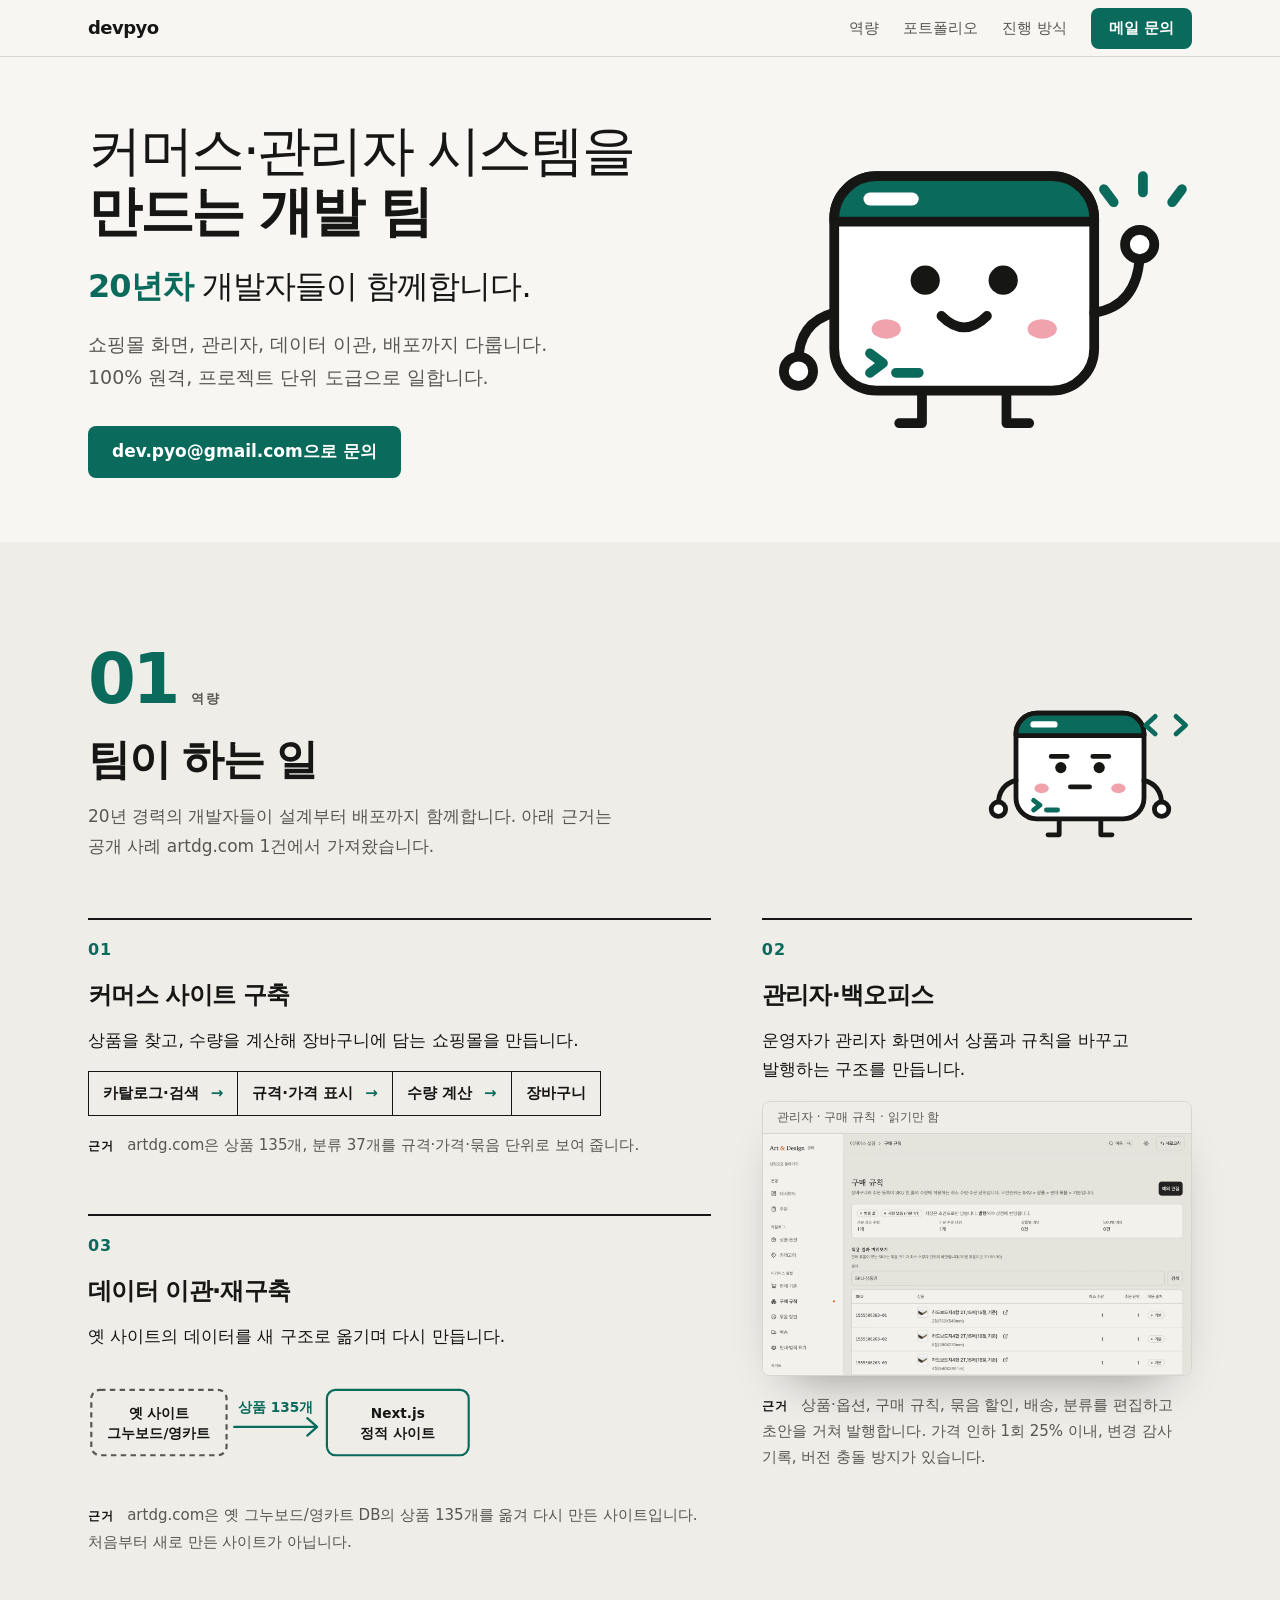
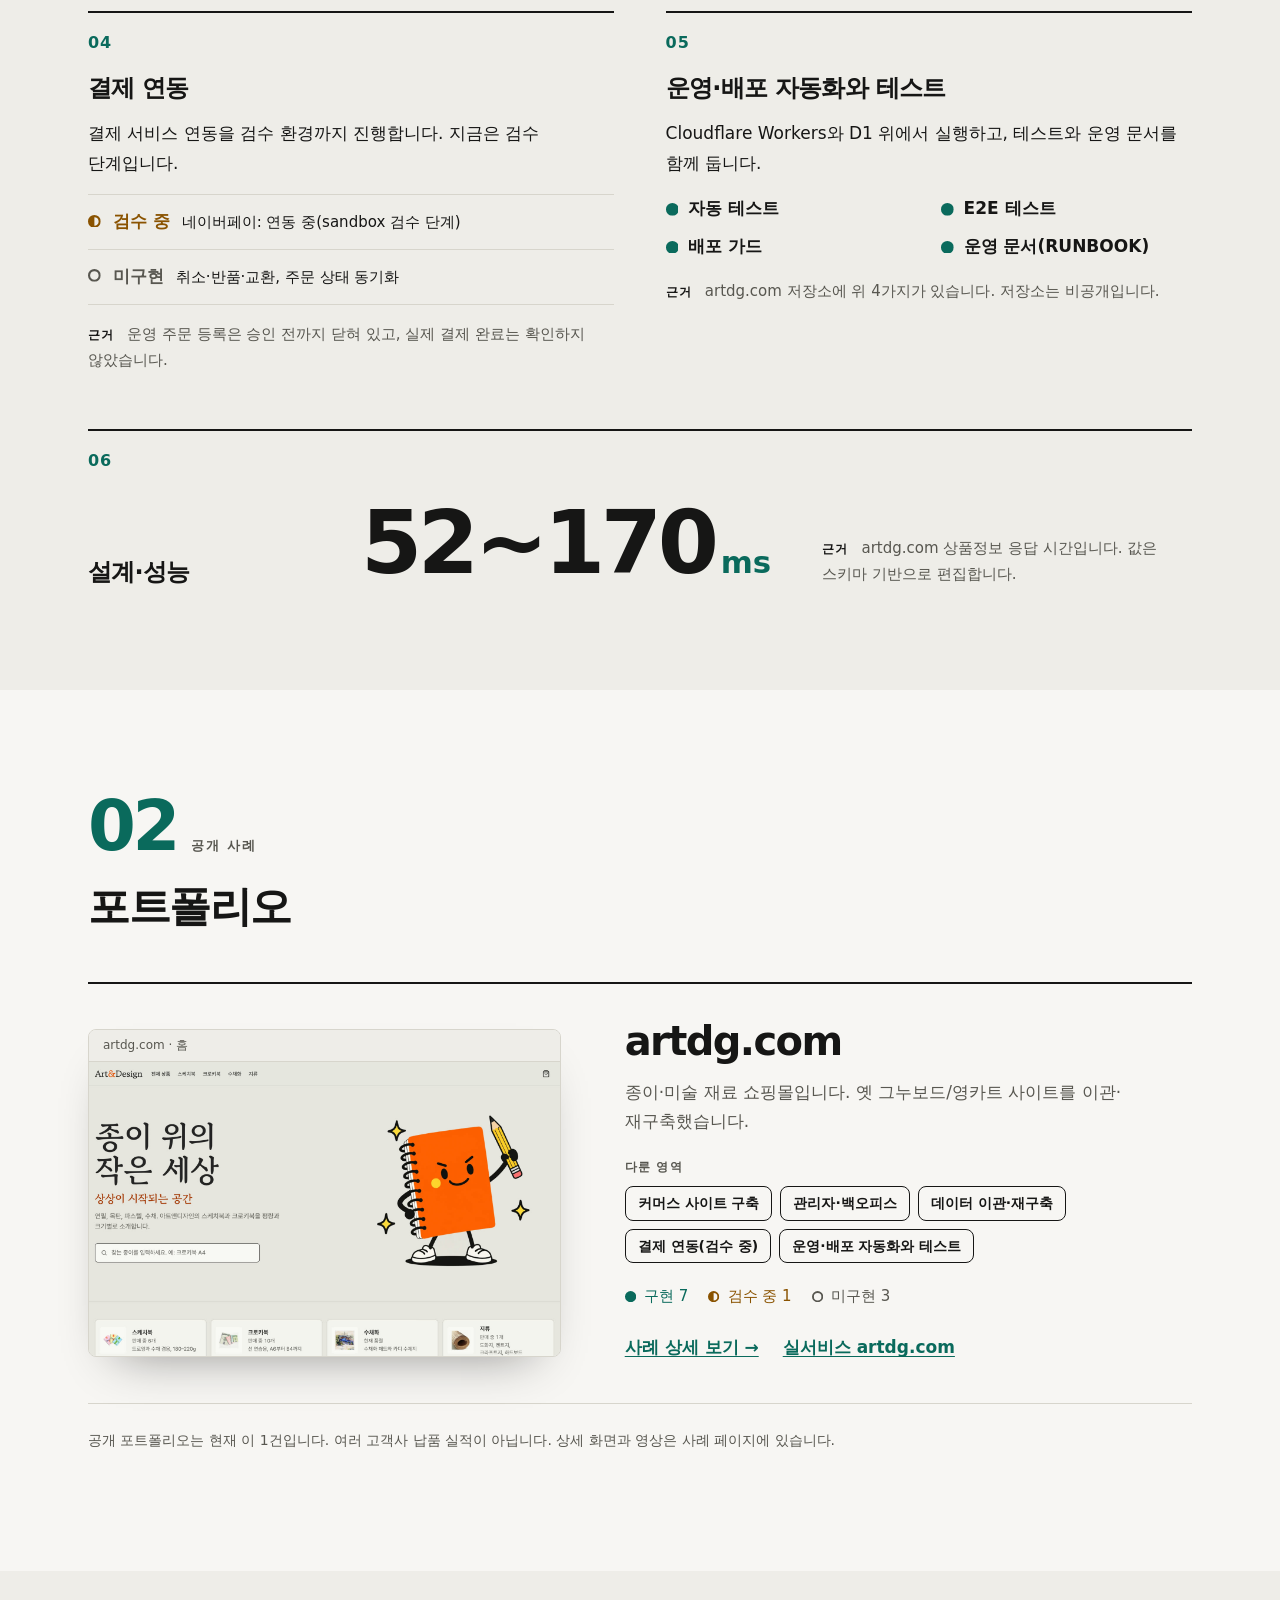
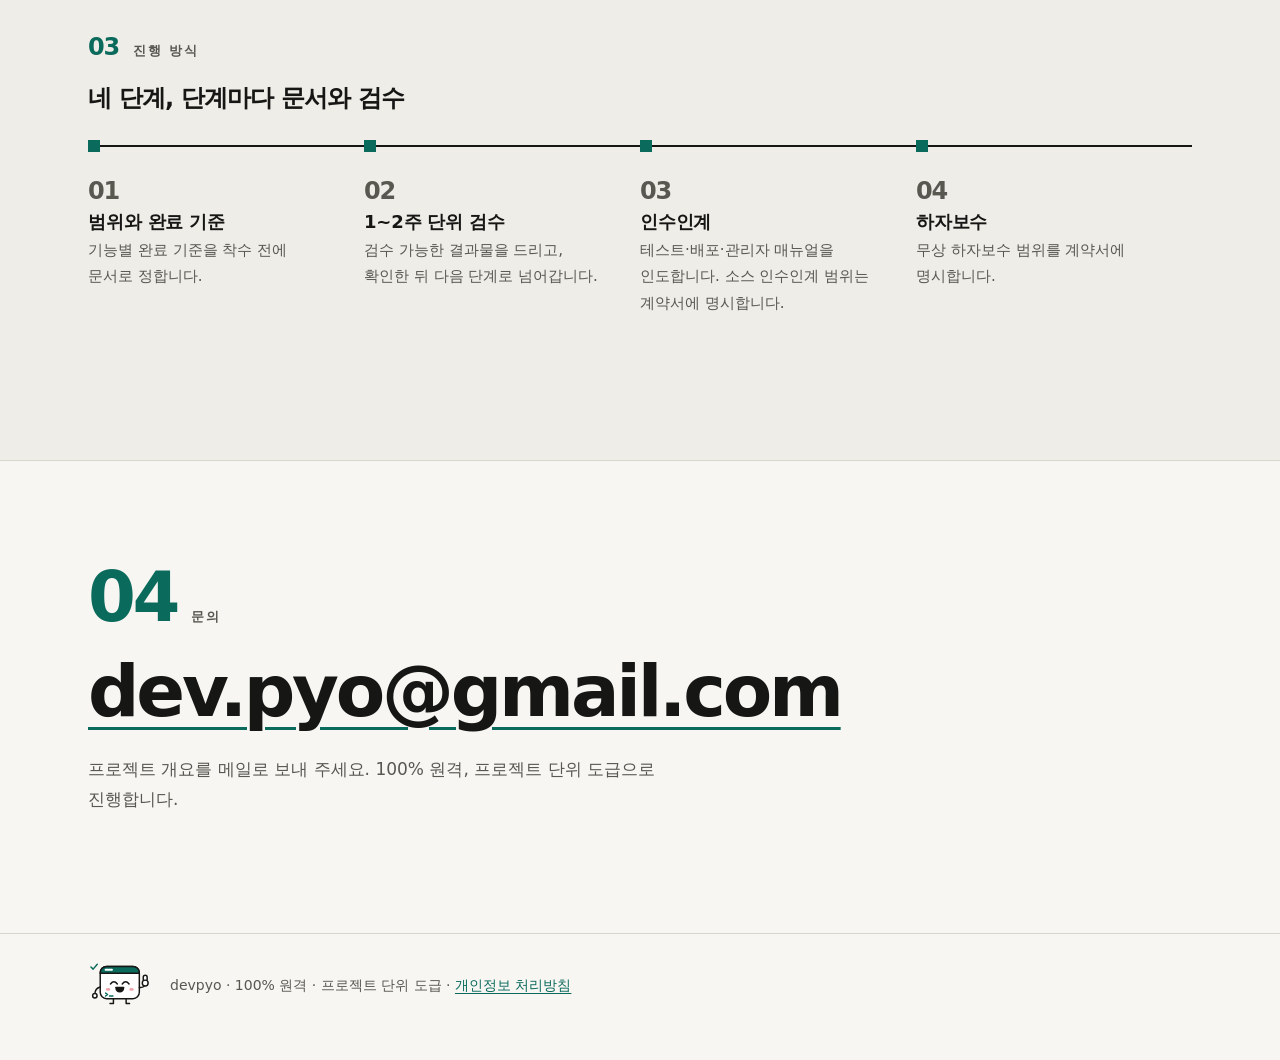
==== index.html @ d7a30e88 "v5: team-capability home, portfolio list, inline SVG mascot (3 poses) Home leads with team intro, 6 " ====
<!doctype html>
<html lang="ko">
<head>
<meta charset="utf-8">
<meta name="viewport" content="width=device-width, initial-scale=1">
<title>devpyo | 커머스·관리자 시스템을 만드는 개발 팀</title>
<meta name="description" content="커머스·관리자 시스템을 만드는 개발 팀 devpyo의 포트폴리오. 20년차 개발자들이 있는 팀이 하는 일과 공개 사례(artdg.com)를 소개합니다.">
<meta name="color-scheme" content="light dark">
<link rel="icon" type="image/svg+xml" href="favicon.svg">
<link rel="stylesheet" href="style.css">
</head>
<body>
<!--sprite-->
<svg width="0" height="0" style="position:absolute" aria-hidden="true" focusable="false">
  <symbol id="i-done" viewBox="0 0 12 12"><circle cx="6" cy="6" r="6" fill="currentColor"/></symbol>
  <symbol id="i-part" viewBox="0 0 12 12"><circle cx="6" cy="6" r="5" fill="none" stroke="currentColor" stroke-width="2"/><path d="M6 1a5 5 0 0 0 0 10z" fill="currentColor"/></symbol>
  <symbol id="i-none" viewBox="0 0 12 12"><circle cx="6" cy="6" r="5" fill="none" stroke="currentColor" stroke-width="2"/></symbol>
  <symbol id="m-hi" viewBox="0 0 270 220">
    
<path class="s" d="M104 166v20h-14M156 166v20h14"/>
<rect class="sb" x="50" y="34" width="160" height="132" rx="26"/>
<path class="sa" d="M50 62v-2a26 26 0 0 1 26-26h108a26 26 0 0 1 26 26v2z"/>
<rect class="fo" x="68" y="44" width="34" height="8" rx="4"/>
<ellipse class="fc" cx="82" cy="128" rx="9" ry="6"/><ellipse class="fc" cx="178" cy="128" rx="9" ry="6"/>
<path class="sc" d="M72 143l8 6-8 6M88 155h14"/>

    <path class="s" d="M50 118q-22 6-22 30"/><circle class="sb" cx="28" cy="154" r="9"/>
    <path class="s" d="M210 118q26-4 28-34"/><circle class="sb" cx="238" cy="76" r="9"/>
    <path class="sc" d="M222 50l-6-8M240 44v-10M258 50l6-8"/>
    <circle class="fi eye" cx="106" cy="98" r="9"/><circle class="fi eye" cx="154" cy="98" r="9"/>
    <path class="s" d="M116 120q14 14 28 0"/>
  </symbol>
  <symbol id="m-work" viewBox="0 0 270 220">
    
<path class="s" d="M104 166v20h-14M156 166v20h14"/>
<rect class="sb" x="50" y="34" width="160" height="132" rx="26"/>
<path class="sa" d="M50 62v-2a26 26 0 0 1 26-26h108a26 26 0 0 1 26 26v2z"/>
<rect class="fo" x="68" y="44" width="34" height="8" rx="4"/>
<ellipse class="fc" cx="82" cy="128" rx="9" ry="6"/><ellipse class="fc" cx="178" cy="128" rx="9" ry="6"/>
<path class="sc" d="M72 143l8 6-8 6M88 155h14"/>

    <path class="s" d="M50 118q-22 6-22 30"/><circle class="sb" cx="28" cy="154" r="9"/>
    <path class="s" d="M210 118q22 6 22 30"/><circle class="sb" cx="232" cy="154" r="9"/>
    <path class="sc" d="M224 38l-12 11 12 11M250 38l12 11-12 11"/>
    <circle class="fi eye" cx="106" cy="102" r="7"/><circle class="fi eye" cx="154" cy="102" r="7"/>
    <path class="s" d="M94 88h20M146 88h20M118 126h24"/>
  </symbol>
  <symbol id="m-done" viewBox="0 0 270 220">
    
<path class="s" d="M104 166v20h-14M156 166v20h14"/>
<rect class="sb" x="50" y="34" width="160" height="132" rx="26"/>
<path class="sa" d="M50 62v-2a26 26 0 0 1 26-26h108a26 26 0 0 1 26 26v2z"/>
<rect class="fo" x="68" y="44" width="34" height="8" rx="4"/>
<ellipse class="fc" cx="82" cy="128" rx="9" ry="6"/><ellipse class="fc" cx="178" cy="128" rx="9" ry="6"/>
<path class="sc" d="M72 143l8 6-8 6M88 155h14"/>

    <path class="s" d="M50 118q-22 6-22 30"/><circle class="sb" cx="28" cy="154" r="9"/>
    <rect class="sb" x="226" y="70" width="16" height="24" rx="8"/>
    <path class="s" d="M210 120q22 2 24-14"/><circle class="sb" cx="234" cy="102" r="12"/>
    <path class="sc" d="M12 36l9 9 17-20"/>
    <path class="s" d="M92 106q14-18 28 0M140 106q14-18 28 0"/>
    <path class="sk" d="M114 120h32q-2 18-16 18t-16-18z"/>
  </symbol>
</svg>
<!--/sprite-->
<a class="skip" href="#main">본문으로 건너뛰기</a>
<header class="top">
  <div class="wrap">
    <a class="brand" href="index.html">devpyo</a>
    <nav aria-label="페이지 이동">
      <a href="#skills">역량</a>
      <a href="#works">포트폴리오</a>
      <a href="#process">진행 방식</a>
    </nav>
    <a class="btn" href="mailto:dev.pyo@gmail.com">메일 문의</a>
  </div>
</header>

<main id="main">

<div class="wrap hero">
  <div>
    <h1><span>커머스·관리자 시스템을</span> <strong>만드는 개발 팀</strong></h1>
    <p class="yrs"><b>20년차</b> 개발자들이 함께합니다.</p>
    <p class="lead">쇼핑몰 화면, 관리자, 데이터 이관, 배포까지 다룹니다. 100% 원격, 프로젝트 단위 도급으로 일합니다.</p>
    <p class="cta"><a class="btn lg" href="mailto:dev.pyo@gmail.com">dev.pyo@gmail.com으로 문의</a></p>
  </div>
  <svg class="mascot hero-m" role="img" aria-label="devpyo 마스코트. 눈과 웃는 입이 있는 둥근 터미널 창이 한 손을 들어 인사한다." viewBox="0 0 270 220" width="540" height="440"><use href="#m-hi"/></svg>
</div>

<section class="band alt" id="skills" aria-labelledby="skills-h">
  <div class="wrap">
    <div class="cap-head">
      <div>
        <div class="label"><b>01</b><span>역량</span></div>
        <h2 id="skills-h">팀이 하는 일</h2>
        <p>20년 경력의 개발자들이 설계부터 배포까지 함께합니다. 아래 근거는 공개 사례 artdg.com 1건에서 가져왔습니다.</p>
      </div>
      <svg class="mascot cap-m" aria-hidden="true" focusable="false" viewBox="0 0 270 220" width="216" height="176"><use href="#m-work"/></svg>
    </div>

    <ol class="caps">
      <li class="cap c1">
        <span class="no">01</span>
        <h3>커머스 사이트 구축</h3>
        <p>상품을 찾고, 수량을 계산해 장바구니에 담는 쇼핑몰을 만듭니다.</p>
        <ol class="flow" aria-label="구매 흐름">
          <li>카탈로그·검색</li><li>규격·가격 표시</li><li>수량 계산</li><li>장바구니</li>
        </ol>
        <p class="ev"><b>근거</b> artdg.com은 상품 135개, 분류 37개를 규격·가격·묶음 단위로 보여 줍니다.</p>
      </li>
      <li class="cap c2">
        <span class="no">02</span>
        <h3>관리자·백오피스</h3>
        <p>운영자가 관리자 화면에서 상품과 규칙을 바꾸고 발행하는 구조를 만듭니다.</p>
        <div class="frame">
          <div class="bar">관리자 · 구매 규칙 · 읽기만 함</div>
          <img src="media/admin-purchase-rules.jpg" width="1600" height="900" alt="관리자 구매 규칙 화면. 기본 최소 수량과 주문 단위, 적용 결과 미리보기 표가 보인다." loading="lazy">
        </div>
        <p class="ev"><b>근거</b> 상품·옵션, 구매 규칙, 묶음 할인, 배송, 분류를 편집하고 초안을 거쳐 발행합니다. 가격 인하 1회 25% 이내, 변경 감사 기록, 버전 충돌 방지가 있습니다.</p>
      </li>
      <li class="cap c3">
        <span class="no">03</span>
        <h3>데이터 이관·재구축</h3>
        <p>옛 사이트의 데이터를 새 구조로 옮기며 다시 만듭니다.</p>
        <svg class="dg" role="img" aria-label="옛 그누보드/영카트 사이트에서 새 Next.js 정적 사이트로 상품 135개를 옮기는 도식" viewBox="0 0 352 100" width="352" height="100">
          <rect class="old" x="3" y="20" width="124" height="60" rx="8"/>
          <text x="65" y="46" text-anchor="middle">옛 사이트</text>
          <text x="65" y="64" text-anchor="middle">그누보드/영카트</text>
          <path class="ar" d="M134 54h76m-9-8 9 8-9 8"/>
          <text class="lb" x="172" y="40" text-anchor="middle">상품 135개</text>
          <rect class="new" x="219" y="20" width="130" height="60" rx="8"/>
          <text x="284" y="46" text-anchor="middle">Next.js</text>
          <text x="284" y="64" text-anchor="middle">정적 사이트</text>
        </svg>
        <p class="ev"><b>근거</b> artdg.com은 옛 그누보드/영카트 DB의 상품 135개를 옮겨 다시 만든 사이트입니다. 처음부터 새로 만든 사이트가 아닙니다.</p>
      </li>
      <li class="cap c4">
        <span class="no">04</span>
        <h3>결제 연동</h3>
        <p>결제 서비스 연동을 검수 환경까지 진행합니다. 지금은 검수 단계입니다.</p>
        <ul class="stl">
          <li class="part"><svg class="ic" aria-hidden="true"><use href="#i-part"/></svg><strong>검수 중</strong><span>네이버페이: 연동 중(sandbox 검수 단계)</span></li>
          <li class="none"><svg class="ic" aria-hidden="true"><use href="#i-none"/></svg><strong>미구현</strong><span>취소·반품·교환, 주문 상태 동기화</span></li>
        </ul>
        <p class="ev"><b>근거</b> 운영 주문 등록은 승인 전까지 닫혀 있고, 실제 결제 완료는 확인하지 않았습니다.</p>
      </li>
      <li class="cap c5">
        <span class="no">05</span>
        <h3>운영·배포 자동화와 테스트</h3>
        <p>Cloudflare Workers와 D1 위에서 실행하고, 테스트와 운영 문서를 함께 둡니다.</p>
        <ul class="ck">
          <li><svg class="ic" aria-hidden="true"><use href="#i-done"/></svg>자동 테스트</li>
          <li><svg class="ic" aria-hidden="true"><use href="#i-done"/></svg>E2E 테스트</li>
          <li><svg class="ic" aria-hidden="true"><use href="#i-done"/></svg>배포 가드</li>
          <li><svg class="ic" aria-hidden="true"><use href="#i-done"/></svg>운영 문서(RUNBOOK)</li>
        </ul>
        <p class="ev"><b>근거</b> artdg.com 저장소에 위 4가지가 있습니다. 저장소는 비공개입니다.</p>
      </li>
      <li class="cap c6">
        <span class="no">06</span>
        <h3>설계·성능</h3>
        <p class="big">52~170<small>ms</small></p>
        <p class="ev"><b>근거</b> artdg.com 상품정보 응답 시간입니다. 값은 스키마 기반으로 편집합니다.</p>
      </li>
    </ol>
  </div>
</section>

<section class="band" id="works" aria-labelledby="works-h">
  <div class="wrap">
    <div class="label"><b>02</b><span>공개 사례</span></div>
    <h2 class="mb3" id="works-h">포트폴리오</h2>
    <ol class="works">
      <li class="work">
        <a class="thumb" href="case-artdg.html" tabindex="-1" aria-hidden="true">
          <div class="frame">
            <div class="bar">artdg.com · 홈</div>
            <img src="media/artdg-d-home.jpg" width="1600" height="1000" alt="" loading="lazy">
          </div>
        </a>
        <div class="info">
          <h3><a href="case-artdg.html">artdg.com</a></h3>
          <p class="one">종이·미술 재료 쇼핑몰입니다. 옛 그누보드/영카트 사이트를 이관·재구축했습니다.</p>
          <div class="areas">
            <span class="k">다룬 영역</span>
            <ul class="chips">
              <li>커머스 사이트 구축</li><li>관리자·백오피스</li><li>데이터 이관·재구축</li><li>결제 연동(검수 중)</li><li>운영·배포 자동화와 테스트</li>
            </ul>
          </div>
          <p class="stat-line">
            <span class="done"><svg class="ic" aria-hidden="true"><use href="#i-done"/></svg>구현 7</span>
            <span class="part"><svg class="ic" aria-hidden="true"><use href="#i-part"/></svg>검수 중 1</span>
            <span class="none"><svg class="ic" aria-hidden="true"><use href="#i-none"/></svg>미구현 3</span>
          </p>
          <p class="links"><a href="case-artdg.html">사례 상세 보기 →</a><a href="https://artdg.com/" rel="noopener">실서비스 artdg.com</a></p>
        </div>
      </li>
    </ol>
    <p class="small">공개 포트폴리오는 현재 이 1건입니다. 여러 고객사 납품 실적이 아닙니다. 상세 화면과 영상은 사례 페이지에 있습니다.</p>
  </div>
</section>

<section class="band alt" id="process" aria-labelledby="process-h">
  <div class="wrap">
    <div class="label"><b>03</b><span>진행 방식</span></div>
    <h2 class="mb3" id="process-h">네 단계, 단계마다 문서와 검수</h2>
    <ol class="tl">
      <li><span class="n">01</span><h3>범위와 완료 기준</h3><p>기능별 완료 기준을 착수 전에 문서로 정합니다.</p></li>
      <li><span class="n">02</span><h3>1~2주 단위 검수</h3><p>검수 가능한 결과물을 드리고, 확인한 뒤 다음 단계로 넘어갑니다.</p></li>
      <li><span class="n">03</span><h3>인수인계</h3><p>테스트·배포·관리자 매뉴얼을 인도합니다. 소스 인수인계 범위는 계약서에 명시합니다.</p></li>
      <li><span class="n">04</span><h3>하자보수</h3><p>무상 하자보수 범위를 계약서에 명시합니다.</p></li>
    </ol>
  </div>
</section>

<section class="contact" id="contact" aria-labelledby="contact-h">
  <div class="wrap">
    <div class="label"><b>04</b><span>문의</span></div>
    <h2 class="sr" id="contact-h">문의</h2>
    <a class="mail-big" href="mailto:dev.pyo@gmail.com">dev.pyo@gmail.com</a>
    <p class="t muted">프로젝트 개요를 메일로 보내 주세요. 100% 원격, 프로젝트 단위 도급으로 진행합니다.</p>
  </div>
</section>

</main>

<footer>
  <div class="wrap foot">
    <svg class="mascot foot-m" aria-hidden="true" focusable="false" viewBox="0 0 270 220" width="66" height="54"><use href="#m-done"/></svg>
    <p>devpyo · 100% 원격 · 프로젝트 단위 도급 · <a href="privacy/">개인정보 처리방침</a></p>
  </div>
</footer>
</body>
</html>
---- style.css ----
:root{
  color-scheme:light dark;
  --bg:#f7f6f3;--alt:#eeede8;--fg:#161615;--muted:#585750;--line:#d7d5cc;
  --accent:#0a6a5c;--on-accent:#fff;--amber:#8a5300;
  --m-body:#fff;--m-sub:#f0a3ac;
  --font:Pretendard,"Apple SD Gothic Neo","Noto Sans KR","Malgun Gothic",system-ui,-apple-system,"Segoe UI",sans-serif;
  --r:8px;--pad:clamp(1.25rem,4vw,2.5rem);--sec:clamp(4rem,8vw,7rem);
}
@media (prefers-color-scheme:dark){
  :root{--bg:#121211;--alt:#191918;--fg:#ecebe6;--muted:#a5a49b;--line:#36352f;
    --accent:#5fd0ba;--on-accent:#0b1512;--amber:#e3a550;
    --m-body:#2a2c29;--m-sub:#e58b9a}
}
*{box-sizing:border-box}
html{-webkit-text-size-adjust:100%}
body{margin:0;background:var(--bg);color:var(--fg);font:400 1.0625rem/1.75 var(--font);word-break:keep-all;overflow-wrap:anywhere}
.wrap{max-width:74rem;margin:0 auto;padding:0 var(--pad)}
a{color:var(--accent);text-underline-offset:.2em;text-decoration-thickness:1px}
:focus-visible{outline:3px solid var(--accent);outline-offset:3px}
.skip{position:absolute;left:-999px;top:0;background:var(--bg);color:var(--fg);padding:.5rem 1rem;z-index:20}
.skip:focus{left:0}
.sr{position:absolute;width:1px;height:1px;overflow:hidden;clip-path:inset(50%);white-space:nowrap}
.ic{width:.75em;height:.75em;flex:none}
p,ul,ol,dl{margin:0 0 1rem}
h1,h2,h3{margin:0;line-height:1.25}
.t{max-width:38rem}
.small{color:var(--muted);font-size:.875rem}
.muted{color:var(--muted)}
.fg{color:var(--fg)}
.mb3{margin-bottom:3rem}

/* header */
.top{position:sticky;top:0;z-index:10;background:var(--bg);border-bottom:1px solid var(--line)}
.top .wrap{display:flex;align-items:center;gap:1.5rem;height:3.5rem}
.brand{font-weight:800;letter-spacing:-.03em;color:var(--fg);text-decoration:none;font-size:1.125rem;margin-right:auto}
.top nav{display:flex;gap:1.5rem;font-size:.9375rem}
.top nav a{color:var(--muted);text-decoration:none}
.top nav a:hover{color:var(--fg);text-decoration:underline}
.btn{display:inline-block;background:var(--accent);color:var(--on-accent);font-weight:700;text-decoration:none;padding:.625rem 1.125rem;border-radius:var(--r);font-size:.9375rem;line-height:1.4}
.btn:hover{text-decoration:underline}
.btn.lg{padding:.875rem 1.5rem;font-size:1.0625rem}
:focus-visible.btn{outline-color:var(--fg)}

/* hero */
.hero{display:grid;grid-template-columns:minmax(0,7fr) minmax(0,5fr);gap:clamp(2rem,4vw,3.5rem);align-items:center;padding-block:clamp(2.5rem,5vw,5rem)}
h1{font-size:clamp(2.125rem,1rem + 3.2vw,3.375rem);font-weight:400;letter-spacing:-.045em;line-height:1.12}
h1 span{display:block;text-wrap:balance}
h1 strong{display:block;font-weight:800;text-wrap:balance}
.yrs{margin:1.5rem 0 0;font-size:clamp(1.375rem,1rem + 1.6vw,2rem);font-weight:500;letter-spacing:-.03em;line-height:1.3}
.yrs b{font-weight:800;color:var(--accent)}
.lead{font-size:1.1875rem;color:var(--muted);margin:1.25rem 0 2rem;max-width:32rem}
.cta{margin:0}
.stat-line{display:flex;flex-wrap:wrap;gap:.375rem 1.25rem;margin:0;font-size:.9375rem;color:var(--muted)}
.stat-line span{display:inline-flex;align-items:center;gap:.5rem}
.done{color:var(--accent)}.part{color:var(--amber)}.none{color:var(--muted)}

/* mockup frames: the only shadow in the page */
.frame{border:1px solid var(--line);border-radius:var(--r);background:var(--bg);overflow:hidden;box-shadow:0 24px 48px -28px rgba(0,0,0,.45)}
.frame .bar{display:flex;align-items:center;gap:.5rem;height:2rem;padding:0 .875rem;border-bottom:1px solid var(--line);background:var(--alt);font-size:.75rem;color:var(--muted);white-space:nowrap}
.frame img,.frame video{display:block;width:100%;height:auto}

/* mascot: one stroke weight, accent + neutral + one sub color */
.mascot{display:block;height:auto;max-width:100%;overflow:visible}
:is(symbol,defs) .s,:is(symbol,defs) .sb,:is(symbol,defs) .sa,:is(symbol,defs) .sk{stroke:var(--fg);stroke-width:6;stroke-linecap:round;stroke-linejoin:round}
:is(symbol,defs) .s,:is(symbol,defs) .sc{fill:none}
:is(symbol,defs) .sb{fill:var(--m-body)}
:is(symbol,defs) .sa{fill:var(--accent)}
:is(symbol,defs) .sk{fill:var(--fg)}
:is(symbol,defs) .sc{stroke:var(--accent);stroke-width:6;stroke-linecap:round;stroke-linejoin:round}
:is(symbol,defs) .fi{fill:var(--fg)}
:is(symbol,defs) .fo{fill:var(--on-accent)}
:is(symbol,defs) .fc{fill:var(--m-sub)}
:is(symbol,defs) .eye{transform-box:fill-box;transform-origin:center;animation:blink 5s infinite}
@keyframes blink{0%,93%,100%{transform:scaleY(1)}96.5%{transform:scaleY(.1)}}
.hero-m{justify-self:center;width:min(100%,30rem)}
.cap-m{justify-self:end}
.foot{display:flex;align-items:center;gap:1rem}
.foot-m{flex:none}

/* 01 skills */
.cap-head{display:grid;grid-template-columns:minmax(0,1fr) auto;gap:1rem 2rem;align-items:end;margin-bottom:3.5rem}
.cap-head p{max-width:34rem;margin:1rem 0 0;color:var(--muted)}
.caps{list-style:none;margin:0;padding:0;display:grid;grid-template-columns:repeat(12,minmax(0,1fr));gap:3.5rem clamp(2rem,4vw,3.5rem);align-items:start}
.cap{border-top:2px solid var(--fg);padding-top:1rem}
.cap>*{margin:0 0 1rem}
.cap>:last-child{margin-bottom:0}
.cap .no{display:block;font-size:1rem;font-weight:800;letter-spacing:.06em;color:var(--accent);font-variant-numeric:tabular-nums}
.cap h3{font-size:1.5rem;letter-spacing:-.03em}
.cap .ev{font-size:.9375rem;color:var(--muted)}
.cap .ev b{display:inline-block;margin-right:.5rem;font-size:.75rem;letter-spacing:.1em;color:var(--fg)}
.c1{grid-column:span 7}.c2{grid-column:span 5;grid-row:span 2}.c3{grid-column:span 7}.c4{grid-column:span 6}.c5{grid-column:span 6}.c6{grid-column:span 12;display:grid;grid-template-columns:minmax(0,3fr) auto minmax(0,5fr);gap:.5rem clamp(2rem,4vw,3.5rem);align-items:end}
.c6 .no{grid-column:1/-1}
.c6>:not(.no){margin:0}
.flow{list-style:none;display:flex;flex-wrap:wrap;gap:.5rem 0;padding:0}
.flow li{padding:.5rem .875rem;border:1px solid var(--fg);border-left-width:0;font-size:.9375rem;font-weight:600}
.flow li:first-child{border-left-width:1px}
.flow li:not(:last-child)::after{content:"→";content:"→" / "";margin-left:.75rem;color:var(--accent)}
.dg{width:100%;max-width:24rem;height:auto}
.dg text{font:600 12.5px var(--font);fill:var(--fg)}
.dg .lb{font-weight:700;fill:var(--accent)}
.dg rect,.dg .ar{fill:none;stroke-width:2}
.dg .old{stroke:var(--muted);stroke-dasharray:5 4}
.dg .new{stroke:var(--accent)}
.dg .ar{stroke:var(--accent);stroke-linecap:round;stroke-linejoin:round}
.stl{list-style:none;padding:0}
.stl li{display:flex;flex-wrap:wrap;align-items:baseline;gap:.25rem .75rem;padding:.75rem 0;border-top:1px solid var(--line)}
.stl li:last-child{border-bottom:1px solid var(--line)}
.stl strong{font-weight:800}
.stl span{color:var(--fg);font-size:.9375rem}
.ck{list-style:none;padding:0;display:grid;grid-template-columns:repeat(2,minmax(0,1fr));gap:.5rem 1.5rem}
.ck li{display:flex;align-items:center;gap:.625rem;font-weight:600}
.ck .ic{color:var(--accent)}
.big{white-space:nowrap;font-size:clamp(3rem,1rem + 6vw,5.5rem);font-weight:800;letter-spacing:-.05em;line-height:1;font-variant-numeric:tabular-nums}
.big small{font-size:.35em;font-weight:600;letter-spacing:0;margin-left:.2em;color:var(--accent)}

/* 02 works list: one block per case */
.works{list-style:none;margin:0 0 1.5rem;padding:0;border-top:2px solid var(--fg)}
.work{display:grid;grid-template-columns:minmax(0,5fr) minmax(0,6fr);gap:1.5rem clamp(2rem,5vw,4rem);align-items:center;padding-block:2rem;border-bottom:1px solid var(--line)}
.work .thumb{display:block;text-decoration:none}
.work h3{font-size:clamp(1.75rem,1.2rem + 2vw,2.5rem);letter-spacing:-.04em}
.work h3 a{color:var(--fg);text-decoration:none}
.work h3 a:hover{color:var(--accent);text-decoration:underline}
.work .one{margin:.75rem 0 1.25rem;color:var(--muted)}
.areas{margin:0 0 1.25rem}
.areas .k{display:block;margin-bottom:.5rem;font-size:.75rem;font-weight:700;letter-spacing:.1em;color:var(--muted)}
.chips{list-style:none;display:flex;flex-wrap:wrap;gap:.5rem;padding:0;margin:0}
.chips li{padding:.25rem .75rem;border:1px solid var(--fg);border-radius:var(--r);font-size:.875rem;font-weight:600}
.work .stat-line{margin:0 0 1rem}
.work .links{display:flex;flex-wrap:wrap;gap:0 1.5rem;margin:0}
.work .links a{display:inline-block;padding:.5rem 0;font-weight:600}

.band{padding-block:var(--sec)}
.band.alt{background:var(--alt)}

/* section labels */
.label{display:flex;align-items:baseline;gap:.875rem;margin:0 0 1.25rem}
.label b{font-size:clamp(2.5rem,1.5rem + 3.5vw,4.5rem);font-weight:800;letter-spacing:-.05em;line-height:1;color:var(--accent);font-variant-numeric:tabular-nums}
.label span{font-size:.8125rem;font-weight:700;letter-spacing:.14em;color:var(--muted)}
h2{font-size:clamp(1.75rem,1.2rem + 2vw,2.625rem);font-weight:800;letter-spacing:-.035em}
h3{font-size:1.125rem;font-weight:700;letter-spacing:-.01em}
section{scroll-margin-top:4rem}

/* 01 case */
.head{display:grid;grid-template-columns:minmax(0,5fr) minmax(0,6fr);gap:1rem clamp(2rem,6vw,5rem);align-items:end;margin-bottom:2.5rem}
.head p{margin:0;color:var(--muted)}
.note{display:flex;gap:1rem;align-items:flex-start;margin:0 0 2rem;padding:1rem 1.25rem;border:1px solid var(--line);border-left:4px solid var(--amber);border-radius:var(--r);background:var(--bg);max-width:48rem}
.note .ic{width:1.125rem;height:1.125rem;margin-top:.3rem;color:var(--amber)}
.note p{margin:0}
.note strong{display:block}
.note span{color:var(--muted);font-size:.9375rem}
figure{margin:0}
figcaption{color:var(--muted);font-size:.875rem;margin-top:.75rem;max-width:44rem}
.video{margin:0 0 4rem}
.video video{background:#000;aspect-ratio:16/9}
.gal-head{display:flex;flex-wrap:wrap;justify-content:space-between;align-items:baseline;gap:.5rem 2rem;margin-bottom:1rem}
.gal-head h3{font-size:1.375rem}
.gal-head p{margin:0}
.gal{display:grid;grid-template-columns:repeat(5,minmax(0,1fr));gap:.75rem}
.gal input{position:absolute;opacity:0;width:1px;height:1px}
.gal .stage{grid-column:1/-1;grid-row:1}
.gal .stage figure{display:none}
.gal .stage a{display:block}
.gal .thumbs{display:contents}
.gal label{cursor:pointer;display:block;border:1px solid var(--line);border-radius:var(--r);overflow:hidden;background:var(--bg)}
.gal label img{opacity:.6}
.gal label:hover img{opacity:1}
.gal label img{display:block;width:100%;height:auto}
.gal label span{display:block;padding:.375rem .625rem;font-size:.8125rem;line-height:1.4;color:var(--fg)}
.gal input:nth-of-type(1):checked~.stage figure:nth-child(1),
.gal input:nth-of-type(2):checked~.stage figure:nth-child(2),
.gal input:nth-of-type(3):checked~.stage figure:nth-child(3),
.gal input:nth-of-type(4):checked~.stage figure:nth-child(4),
.gal input:nth-of-type(5):checked~.stage figure:nth-child(5){display:block}
.gal input:nth-of-type(1):checked~.thumbs label:nth-child(1),
.gal input:nth-of-type(2):checked~.thumbs label:nth-child(2),
.gal input:nth-of-type(3):checked~.thumbs label:nth-child(3),
.gal input:nth-of-type(4):checked~.thumbs label:nth-child(4),
.gal input:nth-of-type(5):checked~.thumbs label:nth-child(5){border-color:var(--accent);outline:2px solid var(--accent)}
.gal input:nth-of-type(1):checked~.thumbs label:nth-child(1) img,
.gal input:nth-of-type(2):checked~.thumbs label:nth-child(2) img,
.gal input:nth-of-type(3):checked~.thumbs label:nth-child(3) img,
.gal input:nth-of-type(4):checked~.thumbs label:nth-child(4) img,
.gal input:nth-of-type(5):checked~.thumbs label:nth-child(5) img{opacity:1}
.gal input:nth-of-type(1):focus-visible~.thumbs label:nth-child(1),
.gal input:nth-of-type(2):focus-visible~.thumbs label:nth-child(2),
.gal input:nth-of-type(3):focus-visible~.thumbs label:nth-child(3),
.gal input:nth-of-type(4):focus-visible~.thumbs label:nth-child(4),
.gal input:nth-of-type(5):focus-visible~.thumbs label:nth-child(5){outline:4px solid var(--fg);outline-offset:2px}
.gal.g3{grid-template-columns:repeat(3,minmax(0,1fr))}
.chapters{list-style:none;padding:0;margin:4rem 0 0;border-top:1px solid var(--fg)}
.chapters li{display:grid;grid-template-columns:3rem minmax(0,5fr) minmax(0,7fr) auto;gap:1rem 1.5rem;align-items:baseline;padding:1.125rem 0;border-bottom:1px solid var(--line)}
.chapters .n{font-weight:800;color:var(--accent);font-variant-numeric:tabular-nums}
.chapters a{font-weight:700;color:var(--fg);font-size:1.125rem;text-decoration:none}
.chapters a:hover{text-decoration:underline;color:var(--accent)}
.chapters p{margin:0;color:var(--muted);font-size:.9375rem}
.chapters .go{color:var(--accent);font-weight:700}
.more{margin:1.5rem 0 0}
.more a,.crumb a,footer a{display:inline-block;padding:.375rem 0}

/* 02 scope */
.split{display:grid;grid-template-columns:minmax(0,4fr) minmax(0,8fr);gap:2rem clamp(2rem,6vw,5rem);align-items:start}
.side{position:sticky;top:5.5rem}
.side h2{margin-bottom:1.25rem}
.side p{color:var(--muted);max-width:22rem}
.legend{display:flex;flex-direction:column;gap:.5rem;margin:1.5rem 0 0;padding:1rem 0 0;border-top:1px solid var(--line);font-size:.9375rem}
.legend span{display:flex;align-items:center;gap:.625rem}
.legend b{margin-left:auto;font-variant-numeric:tabular-nums}
table{width:100%;border-collapse:collapse}
caption{position:absolute;width:1px;height:1px;overflow:hidden;clip-path:inset(50%);white-space:nowrap}
th,td{padding:.9375rem 1rem .9375rem 0;text-align:left;vertical-align:top;font-weight:400;border-top:1px solid var(--line)}
thead th{border-top:0;border-bottom:1px solid var(--fg);color:var(--muted);font-size:.8125rem;font-weight:700;letter-spacing:.06em;padding-block:.5rem}
tbody th{font-weight:600;width:44%}
table.kv tbody th{width:28%}
tbody tr:last-child>*{border-bottom:1px solid var(--fg)}
td.st{white-space:nowrap;font-weight:700;font-size:.9375rem}
td.st .ic{margin-right:.5rem;vertical-align:-.0625em}
td.nt{color:var(--muted);font-size:.875rem}
tr.hl>*{background:var(--alt)}
tr.hl th{padding-left:.75rem}

/* 03 process */
.tl{list-style:none;padding:0;margin:0 0 4rem;display:grid;grid-template-columns:repeat(4,minmax(0,1fr))}
.tl li{position:relative;padding:2rem 2rem 0 0;border-top:2px solid var(--fg)}
.tl li::before{content:"";position:absolute;top:-7px;left:0;width:12px;height:12px;background:var(--accent)}
.tl .n{display:block;font-size:2.25rem;font-weight:800;letter-spacing:-.05em;line-height:1;color:var(--muted);font-variant-numeric:tabular-nums;margin-bottom:1rem}
.tl h3{margin-bottom:.25rem}
.tl .m{font-size:.8125rem;font-weight:700;letter-spacing:.06em;color:var(--accent);margin:0 0 .75rem}
.tl p{font-size:.9375rem;color:var(--muted)}

/* compact process on home */
#process{padding-block:clamp(2.5rem,5vw,4rem)}
#process .label b{font-size:1.5rem}
#process h2{font-size:1.5rem;margin-bottom:2rem}
#process .tl .n{font-size:1.5rem;margin-bottom:.5rem}

/* 04 contact */
.contact{padding-block:var(--sec);border-top:1px solid var(--line)}
.mail-big{display:block;margin:0 0 1.5rem;font-size:clamp(1.75rem,.6rem + 5.6vw,4.5rem);font-weight:800;letter-spacing:-.045em;line-height:1.1;color:var(--fg);text-decoration-color:var(--accent);text-decoration-thickness:3px;text-underline-offset:.15em}
.mail-big:hover{color:var(--accent)}
footer{border-top:1px solid var(--line);padding:1.5rem 0 3rem;color:var(--muted);font-size:.875rem}
footer p{margin:0}

/* case detail page */
.nb{white-space:nowrap;font-style:normal}
.crumb{margin:0 0 1.5rem;font-size:.9375rem}
.page-head{padding-block:clamp(2rem,4vw,3.25rem) 0}
.ph{display:grid;grid-template-columns:minmax(0,1fr) auto;gap:1.5rem 3rem;align-items:center}
.ph-m{width:clamp(11rem,22vw,18rem)}
.ph .areas{margin:1.5rem 0 0}
.page-head h1{font-weight:800;font-size:clamp(2.25rem,1rem + 3.6vw,3.75rem);margin:1rem 0 1.5rem}
.page-head .lead{max-width:40rem}
.facts{display:grid;grid-template-columns:repeat(4,minmax(0,1fr));gap:0;margin:3rem 0 0;border-top:1px solid var(--fg)}
.facts div{padding:1rem 1.25rem 1rem 0}
.facts dt{font-size:.8125rem;font-weight:700;letter-spacing:.08em;color:var(--muted)}
.facts dd{margin:.25rem 0 0;font-weight:500;font-size:.9375rem;line-height:1.6}
.ch{padding-block:var(--sec)}
.ch + .ch{border-top:1px solid var(--line)}
.ch .split{margin-bottom:3rem}
.ch h3.sub{margin:3rem 0 1rem;font-size:1.375rem}
.mt4{margin-top:4rem}
.pubs{display:grid;grid-template-columns:minmax(0,8fr) minmax(0,4fr);gap:2rem clamp(1.5rem,3vw,2.5rem);align-items:start}
.pair{display:grid;grid-template-columns:repeat(2,minmax(0,1fr));gap:1rem}
.state{display:flex;align-items:center;gap:.875rem;margin:0 0 1rem;font-size:clamp(1.75rem,1.2rem + 2vw,2.625rem);font-weight:800;letter-spacing:-.04em;color:var(--amber)}
.state .ic{width:.8em;height:.8em}
.checks li.no{display:flex;gap:.875rem;align-items:baseline}
.checks .ic{transform:translateY(.05em)}
.checks{list-style:none;padding:0;margin:0 0 1rem;max-width:38rem}
.checks li{padding:.875rem 0;border-top:1px solid var(--line)}
.checks li:last-child{border-bottom:1px solid var(--line)}

@media (max-width:1000px){
  .hero{grid-template-columns:minmax(0,1fr)}
  .hero-m{width:min(100%,22rem);justify-self:start}
  .caps{grid-template-columns:minmax(0,1fr);gap:3rem}
  .caps>li{grid-column:auto!important;grid-row:auto!important}
  .c6{display:block}
  .c6>:not(.no){margin:0 0 1rem}
  .work{grid-template-columns:minmax(0,1fr)}
  .head,.split,.pubs{grid-template-columns:minmax(0,1fr)}
  .pair{max-width:30rem}
  .side{position:static}
  .tl{grid-template-columns:repeat(2,minmax(0,1fr));gap:2.5rem 0}
  .chapters li{grid-template-columns:2.5rem minmax(0,1fr) auto}
  .chapters p{grid-column:2/3;grid-row:2}
  .facts{grid-template-columns:repeat(2,minmax(0,1fr))}
  .ph{grid-template-columns:minmax(0,1fr)}
  .ph-m{order:-1;width:9rem}
}
@media (max-width:640px){
  .hero{gap:1.5rem;padding-top:1.75rem}
  .hero .lead{font-size:1.0625rem}
  .hero-m{width:10rem;order:-1;justify-self:start}
  .cap-m{width:7.5rem;height:auto}
  .cap-head{grid-template-columns:minmax(0,1fr)}
  .cap-head>svg{order:-1;justify-self:start}
  .ck{grid-template-columns:minmax(0,1fr)}
  .top nav{display:none}
  .gal{grid-template-columns:repeat(5,minmax(0,1fr));gap:.5rem}
  .gal label span{display:none}
  .tl{grid-template-columns:minmax(0,1fr);gap:0;margin-left:7px}
  .tl li{border-top:0;border-left:2px solid var(--fg);padding:0 0 2.25rem 1.75rem}
  .tl li::before{top:.25rem;left:-7px}
  .tl li:last-child{padding-bottom:0}
  .tl .n{font-size:1.75rem;margin-bottom:.5rem}
  .chapters li{grid-template-columns:2rem minmax(0,1fr)}
  .chapters .go{display:none}
  .chapters p{grid-column:2}
  table,tbody,tr,th,td{display:block;width:auto}
  thead{position:absolute;width:1px;height:1px;overflow:hidden;clip-path:inset(50%)}
  tbody tr{display:grid;grid-template-columns:minmax(0,1fr) auto;align-items:baseline;gap:.125rem 1rem;padding:.875rem 0;border-top:1px solid var(--line)}
  tbody tr:last-child{border-bottom:1px solid var(--fg)}
  th,td,tbody tr:last-child>*{border:0;padding:0;background:none}
  tbody th{width:auto}
  td.nt{grid-column:1/-1}
  td.nt:empty{display:none}
  tr.hl{background:var(--alt);padding-inline:.75rem}
  tr.hl th{padding-left:0}
  .facts{grid-template-columns:minmax(0,1fr)}
  .facts div{border-bottom:1px solid var(--line)}
  .btn.lg{width:100%;text-align:center}
}
@media (prefers-reduced-motion:reduce){
  *,*::before,*::after{animation:none!important;transition:none!important}
}
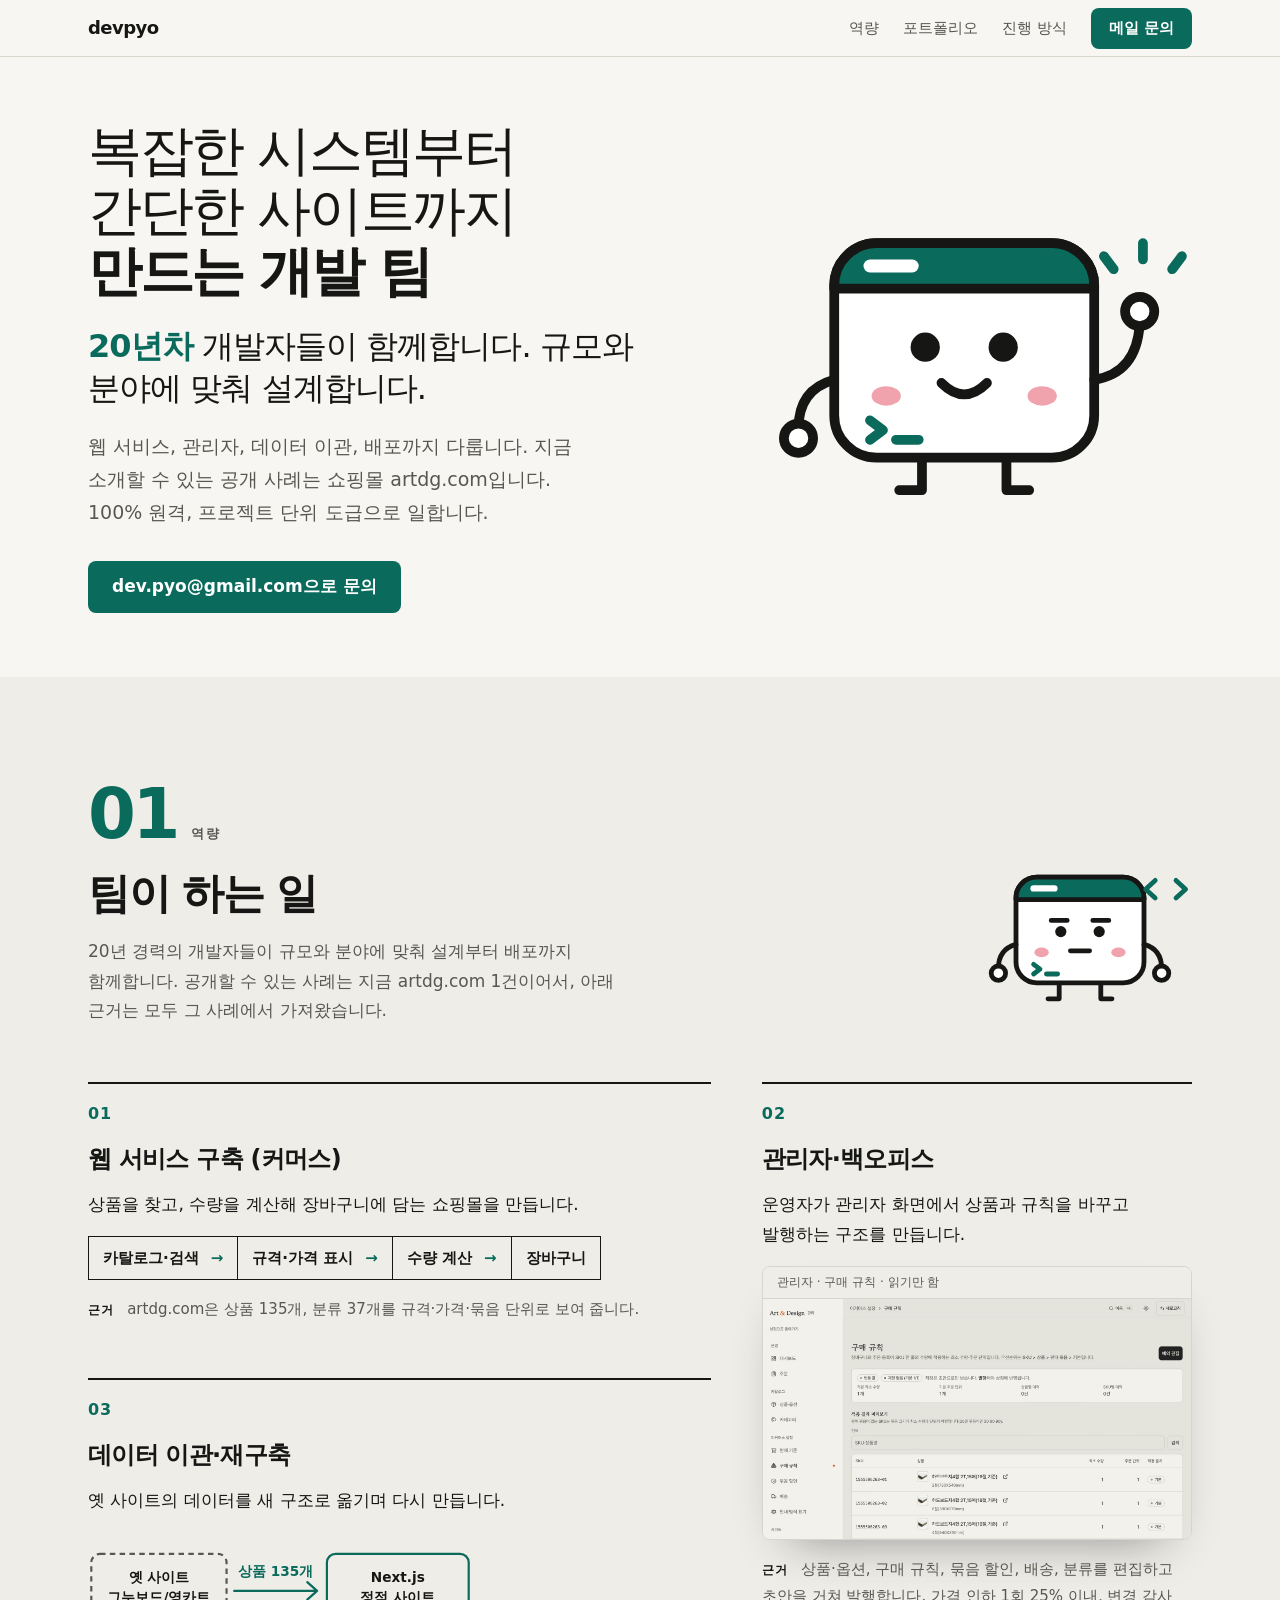
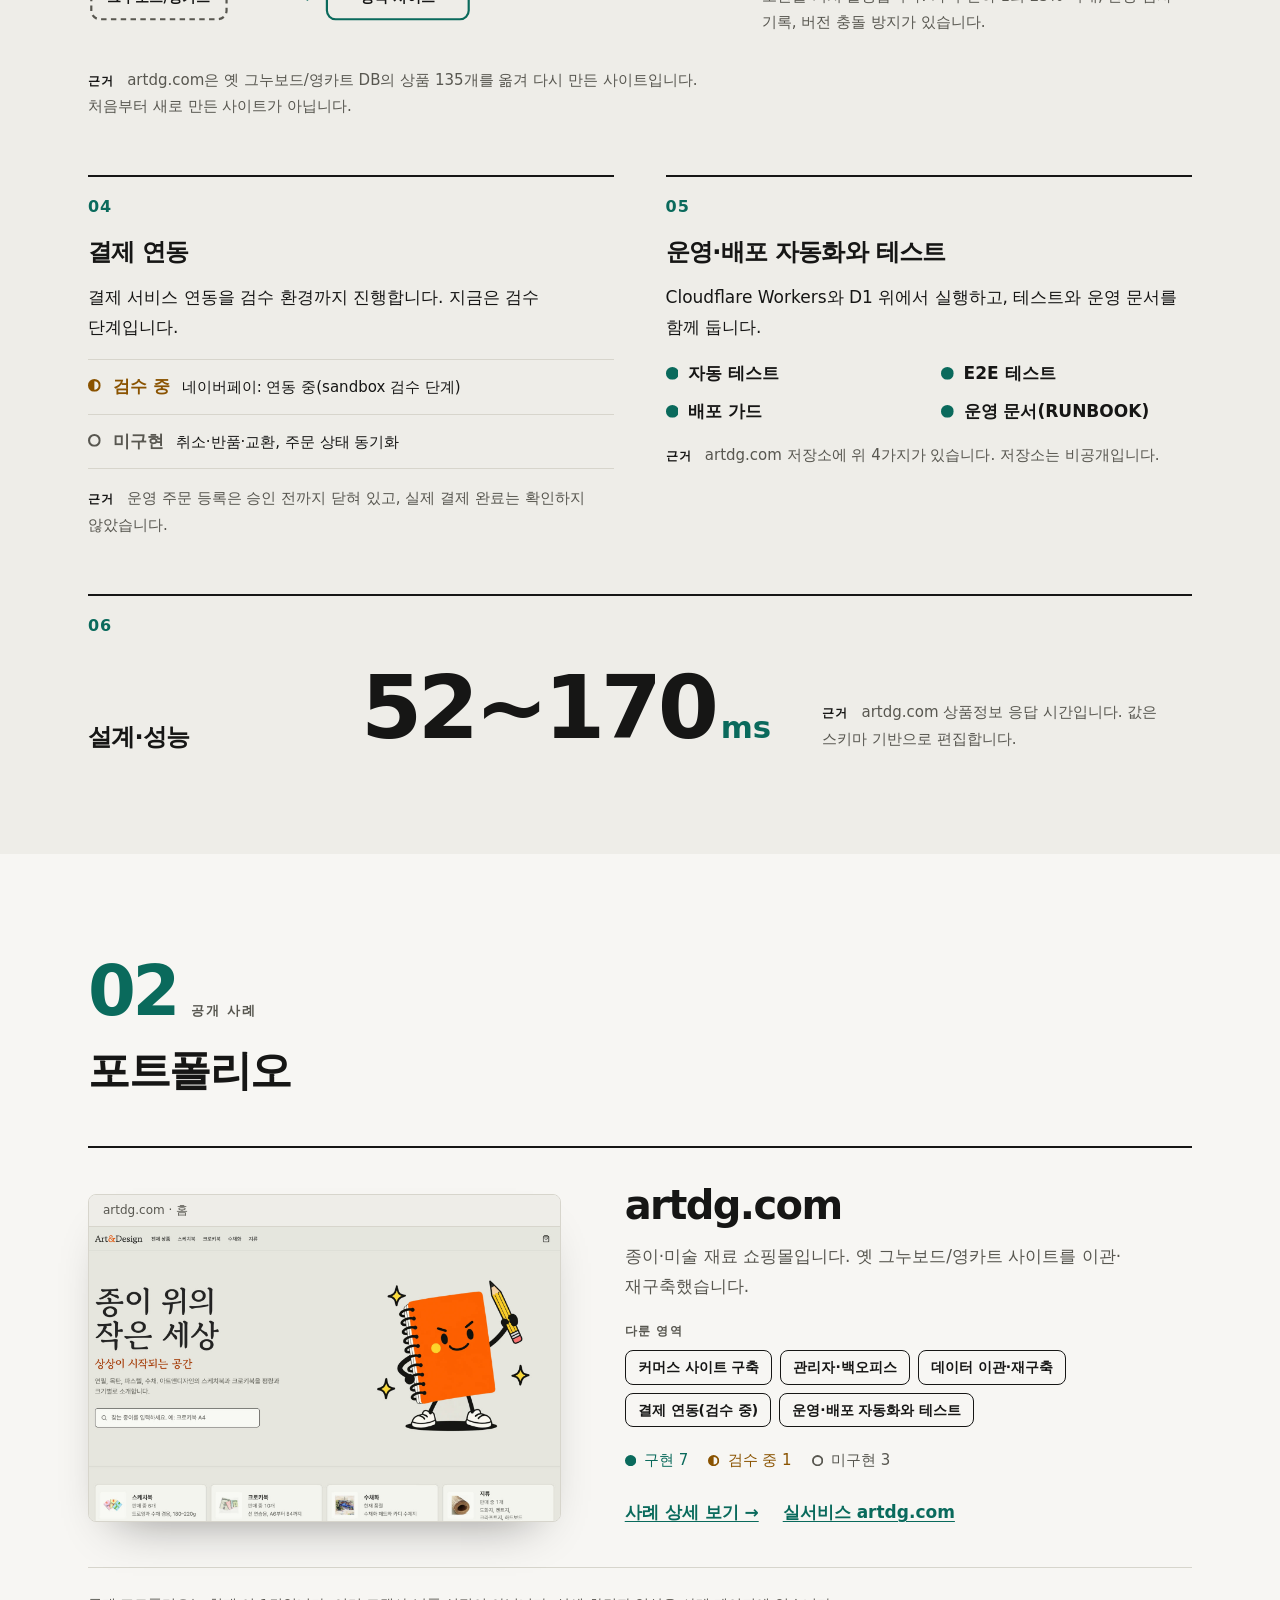
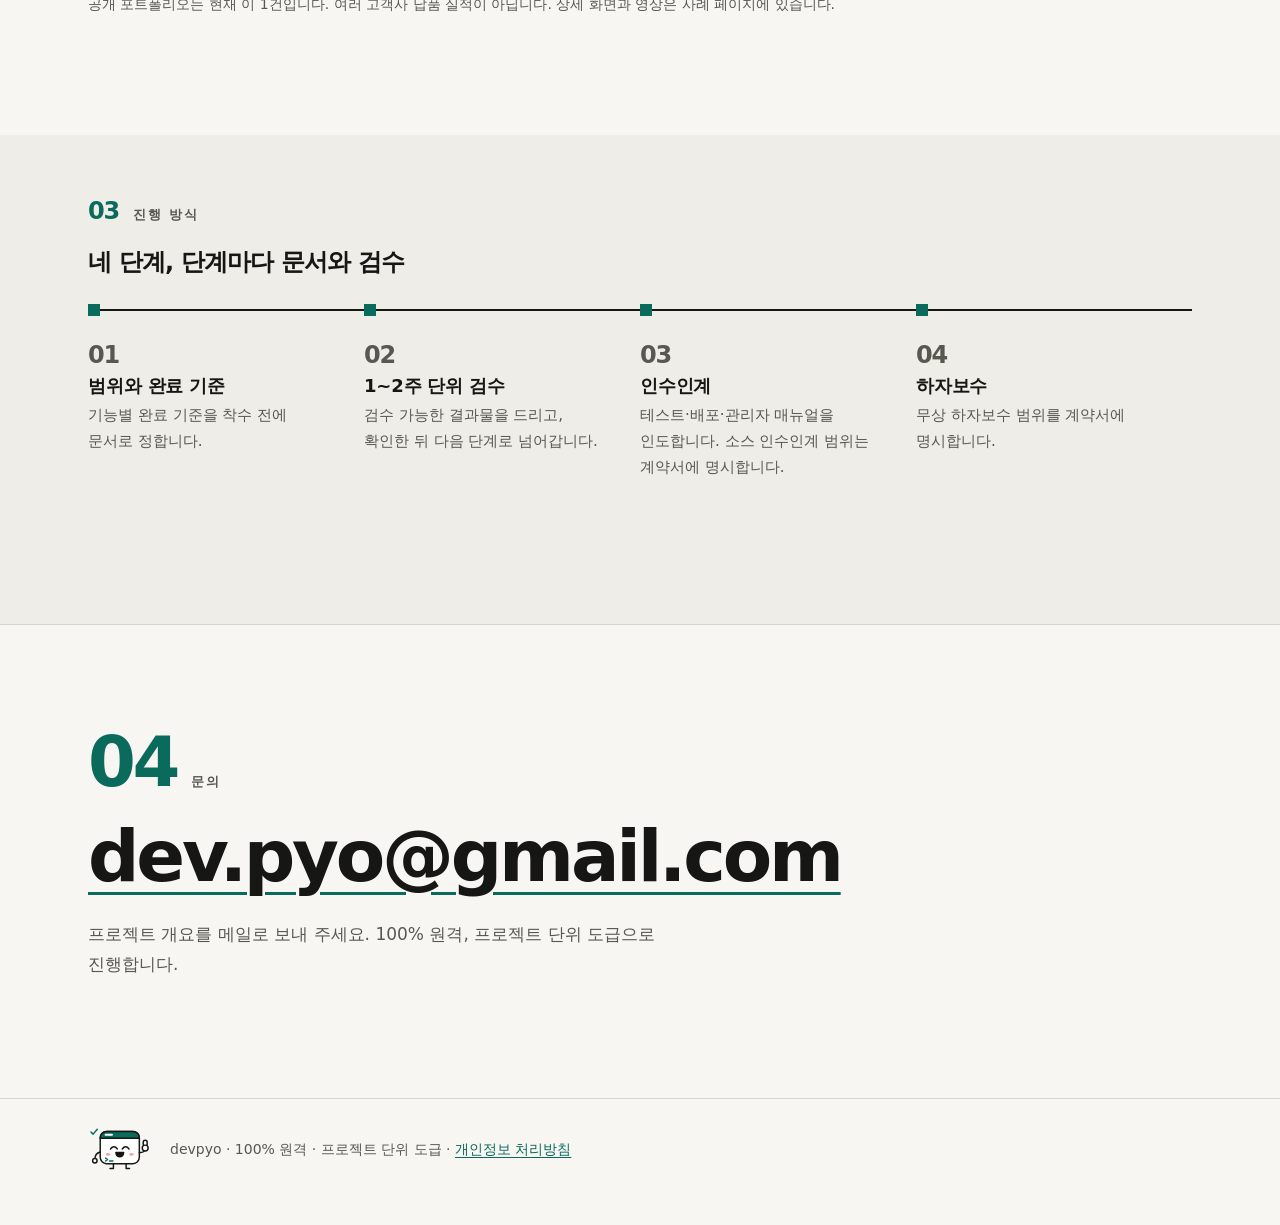
==== commit bf41edc2: "Home: broaden positioning beyond commerce (complex to simple projects)" ====
--- a/index.html
+++ b/index.html
@@ -3,8 +3,8 @@
 <head>
 <meta charset="utf-8">
 <meta name="viewport" content="width=device-width, initial-scale=1">
-<title>devpyo | 커머스·관리자 시스템을 만드는 개발 팀</title>
-<meta name="description" content="커머스·관리자 시스템을 만드는 개발 팀 devpyo의 포트폴리오. 20년차 개발자들이 있는 팀이 하는 일과 공개 사례(artdg.com)를 소개합니다.">
+<title>devpyo | 복잡한 시스템부터 간단한 사이트까지 만드는 개발 팀</title>
+<meta name="description" content="복잡한 시스템부터 간단한 사이트까지 만드는 개발 팀 devpyo의 포트폴리오. 20년차 개발자들이 있는 팀이 하는 일과 공개 사례(artdg.com)를 소개합니다.">
 <meta name="color-scheme" content="light dark">
 <link rel="icon" type="image/svg+xml" href="favicon.svg">
 <link rel="stylesheet" href="style.css">
@@ -80,9 +80,9 @@
 
 <div class="wrap hero">
   <div>
-    <h1><span>커머스·관리자 시스템을</span> <strong>만드는 개발 팀</strong></h1>
-    <p class="yrs"><b>20년차</b> 개발자들이 함께합니다.</p>
-    <p class="lead">쇼핑몰 화면, 관리자, 데이터 이관, 배포까지 다룹니다. 100% 원격, 프로젝트 단위 도급으로 일합니다.</p>
+    <h1><span>복잡한 시스템부터 간단한 사이트까지</span> <strong>만드는 개발 팀</strong></h1>
+    <p class="yrs"><b>20년차</b> 개발자들이 함께합니다. 규모와 분야에 맞춰 설계합니다.</p>
+    <p class="lead">웹 서비스, 관리자, 데이터 이관, 배포까지 다룹니다. 지금 소개할 수 있는 공개 사례는 쇼핑몰 artdg.com입니다. 100% 원격, 프로젝트 단위 도급으로 일합니다.</p>
     <p class="cta"><a class="btn lg" href="mailto:dev.pyo@gmail.com">dev.pyo@gmail.com으로 문의</a></p>
   </div>
   <svg class="mascot hero-m" role="img" aria-label="devpyo 마스코트. 눈과 웃는 입이 있는 둥근 터미널 창이 한 손을 들어 인사한다." viewBox="0 0 270 220" width="540" height="440"><use href="#m-hi"/></svg>
@@ -94,7 +94,7 @@
       <div>
         <div class="label"><b>01</b><span>역량</span></div>
         <h2 id="skills-h">팀이 하는 일</h2>
-        <p>20년 경력의 개발자들이 설계부터 배포까지 함께합니다. 아래 근거는 공개 사례 artdg.com 1건에서 가져왔습니다.</p>
+        <p>20년 경력의 개발자들이 규모와 분야에 맞춰 설계부터 배포까지 함께합니다. 공개할 수 있는 사례는 지금 artdg.com 1건이어서, 아래 근거는 모두 그 사례에서 가져왔습니다.</p>
       </div>
       <svg class="mascot cap-m" aria-hidden="true" focusable="false" viewBox="0 0 270 220" width="216" height="176"><use href="#m-work"/></svg>
     </div>
@@ -102,7 +102,7 @@
     <ol class="caps">
       <li class="cap c1">
         <span class="no">01</span>
-        <h3>커머스 사이트 구축</h3>
+        <h3>웹 서비스 구축 (커머스)</h3>
         <p>상품을 찾고, 수량을 계산해 장바구니에 담는 쇼핑몰을 만듭니다.</p>
         <ol class="flow" aria-label="구매 흐름">
           <li>카탈로그·검색</li><li>규격·가격 표시</li><li>수량 계산</li><li>장바구니</li>
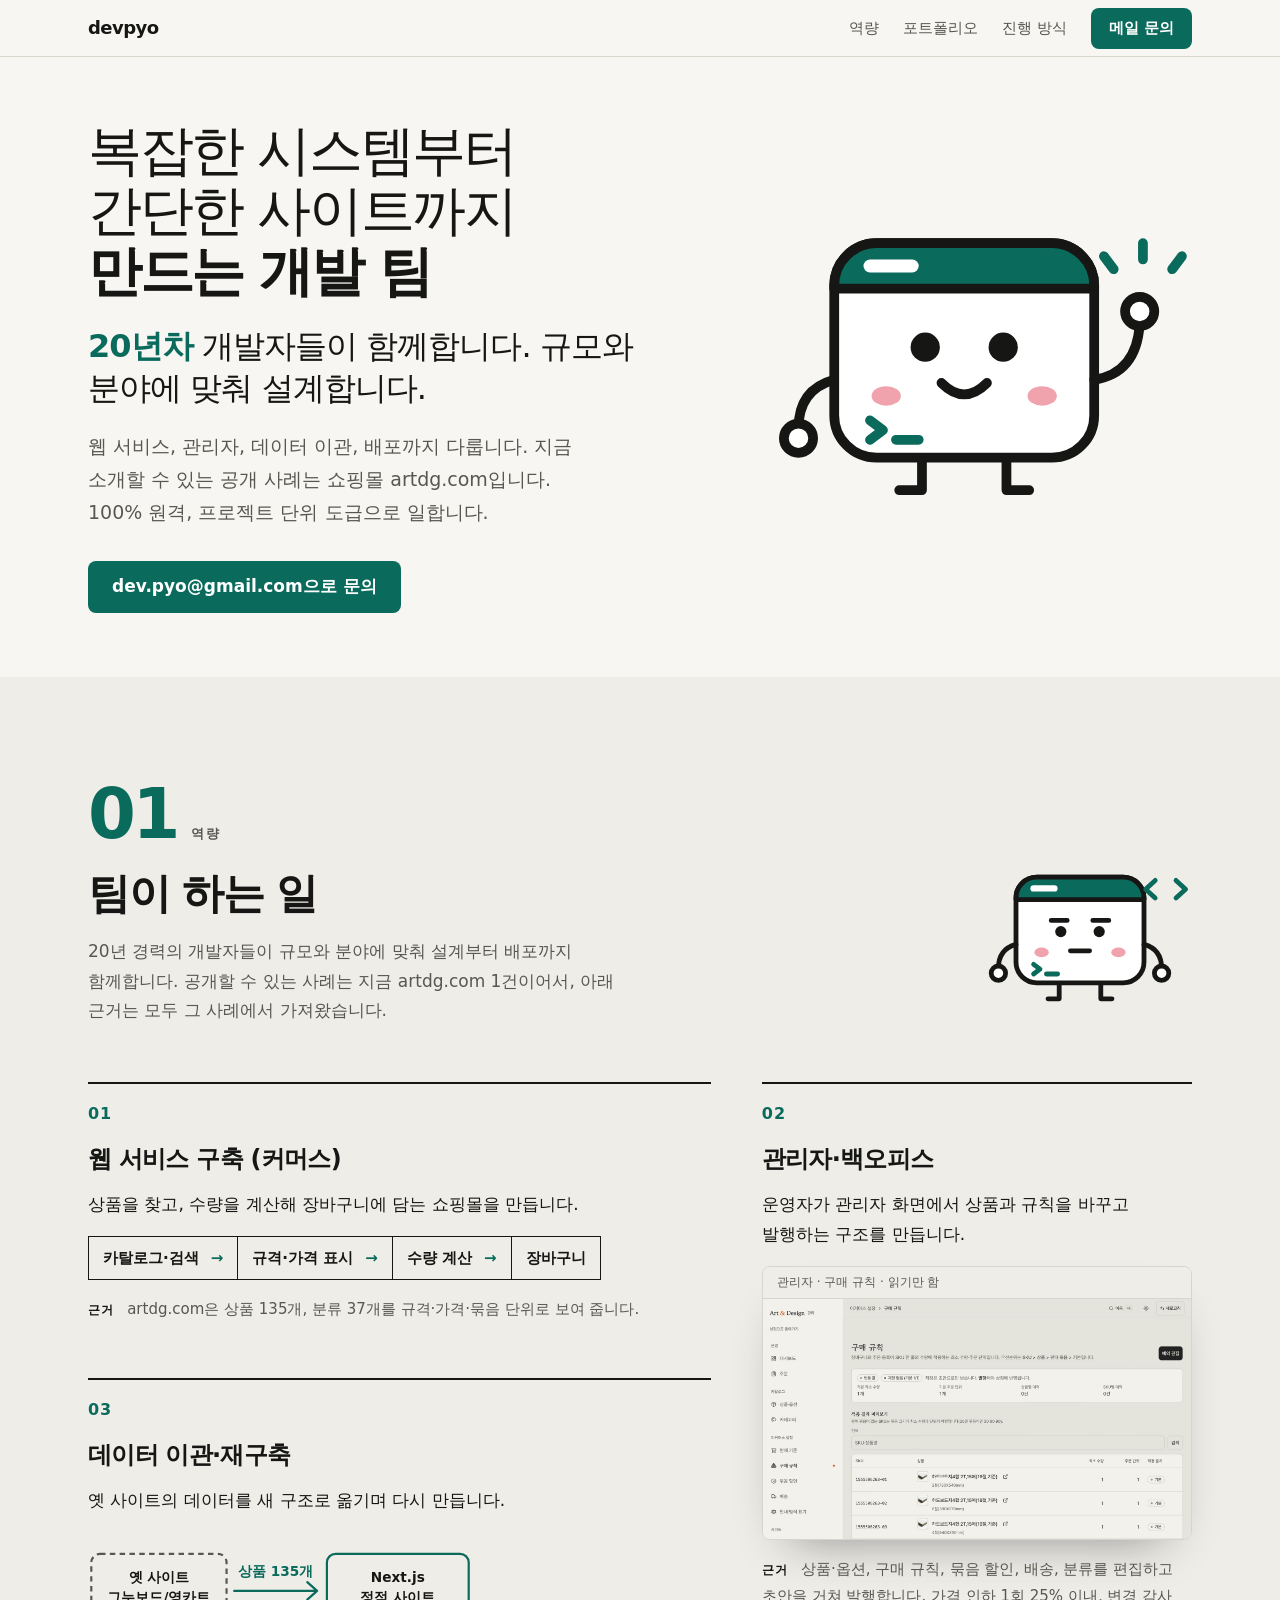
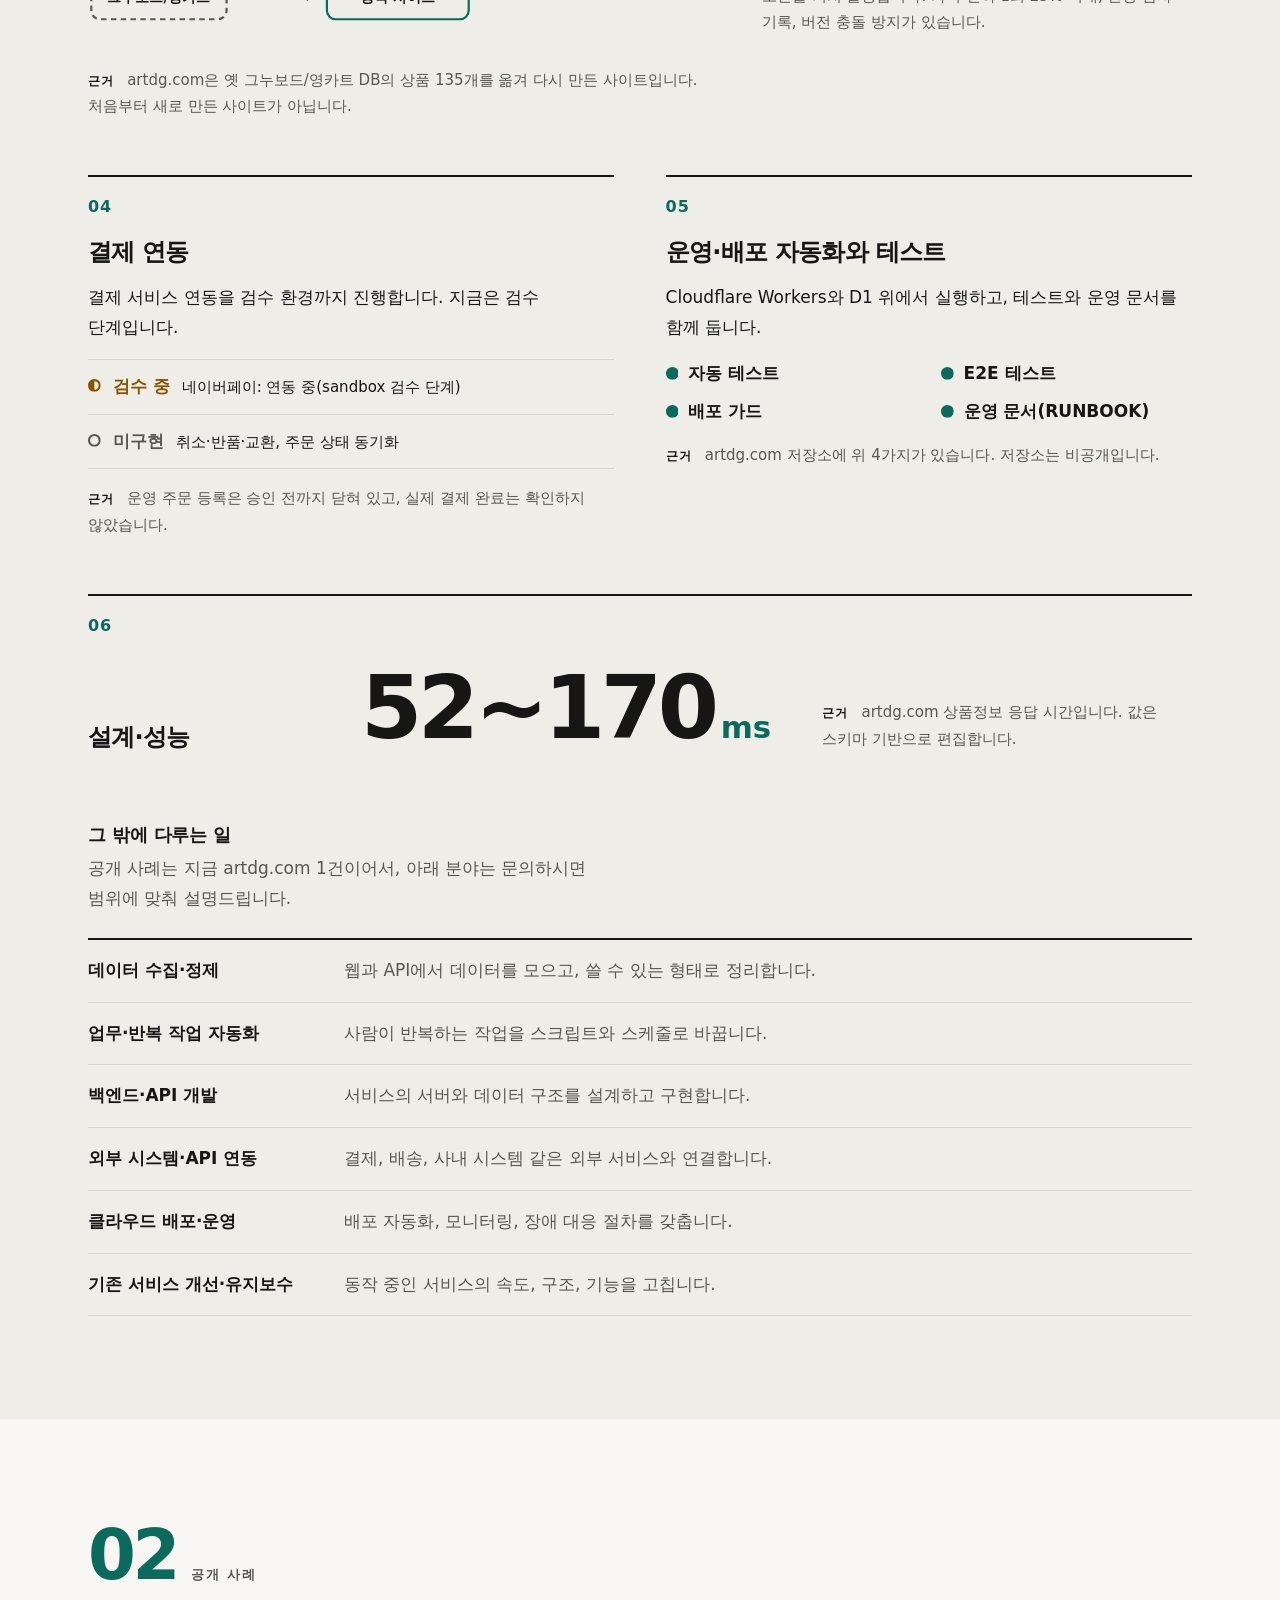
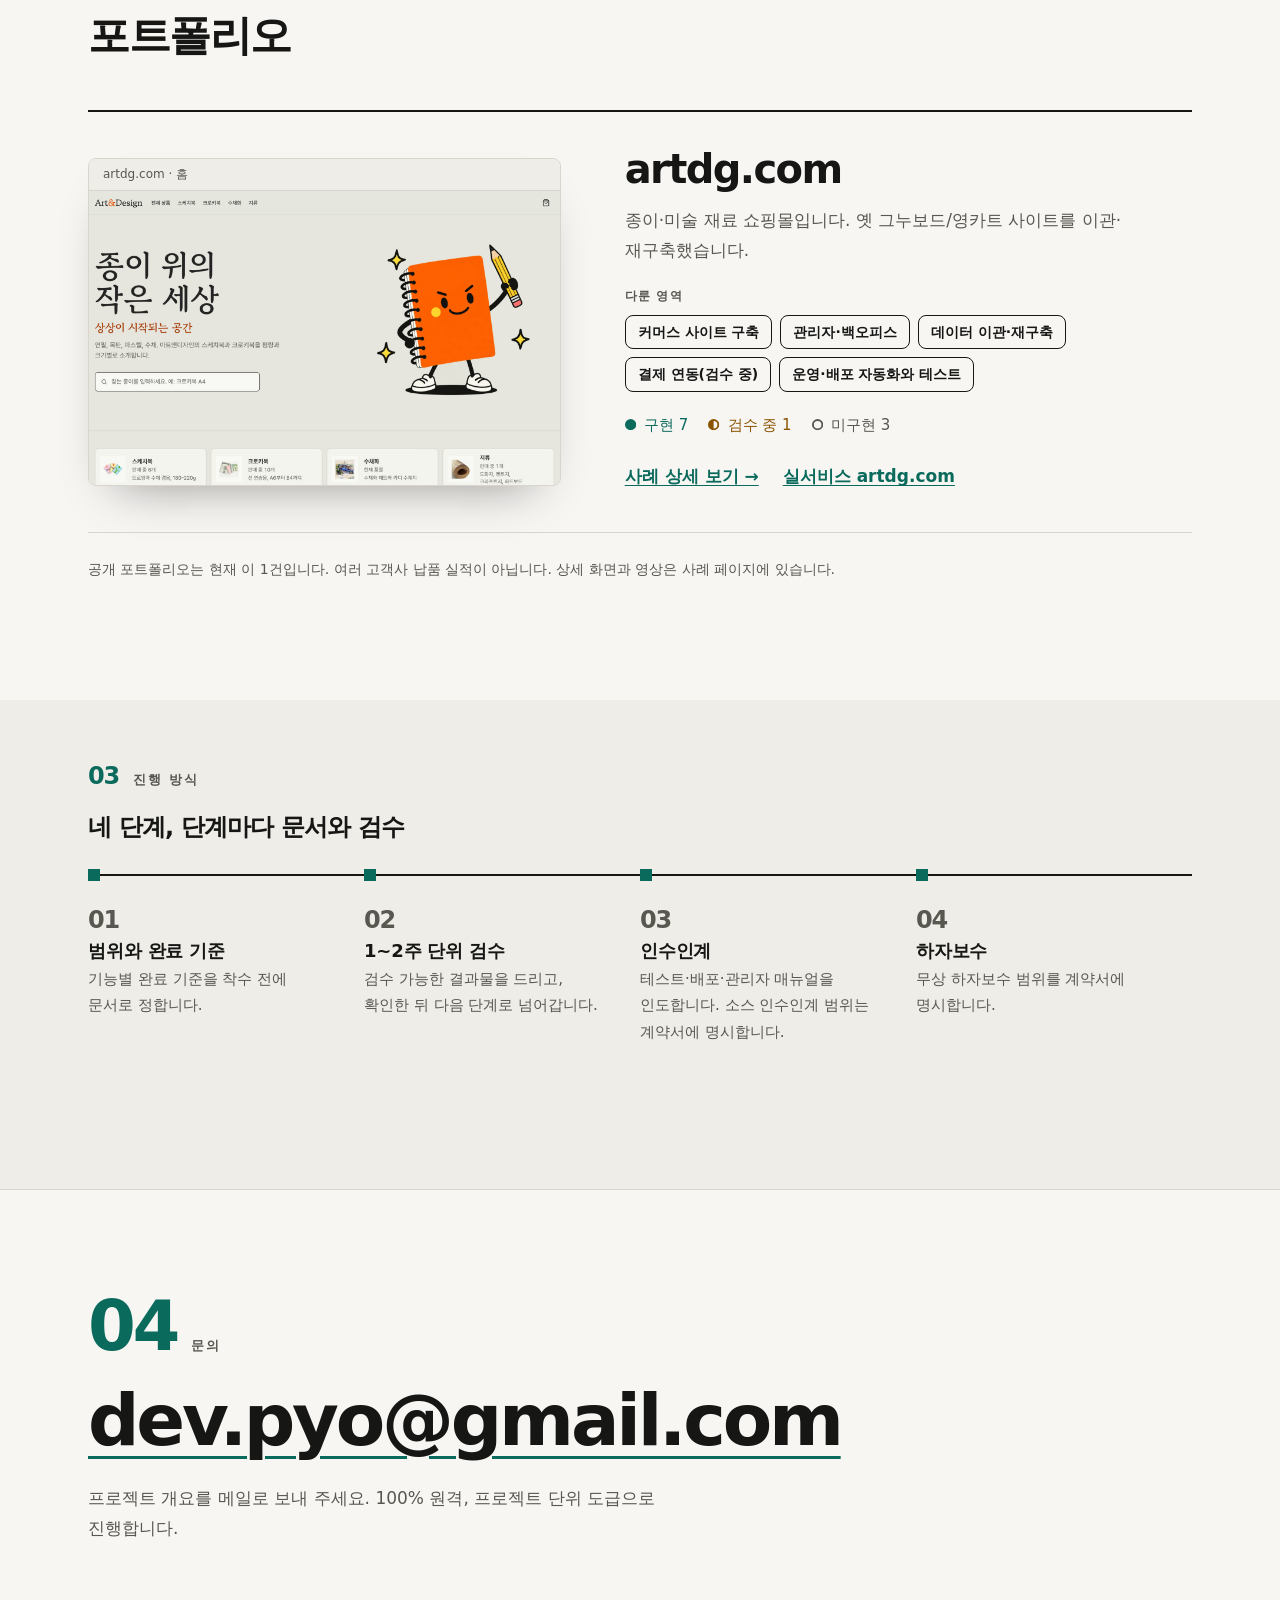
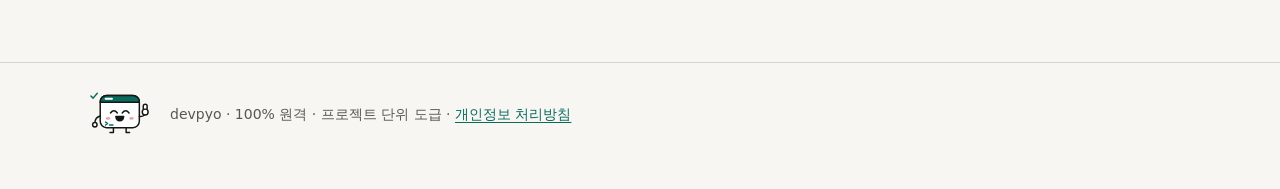
==== commit 6f675fa6: "Home: add 'other areas' list (data collection, automation, backend, integration, cloud, maintenance)" ====
--- a/index.html
+++ b/index.html
@@ -164,6 +164,19 @@
         <p class="ev"><b>근거</b> artdg.com 상품정보 응답 시간입니다. 값은 스키마 기반으로 편집합니다.</p>
       </li>
     </ol>
+
+    <div class="more" aria-labelledby="more-h">
+      <h3 id="more-h">그 밖에 다루는 일</h3>
+      <p>공개 사례는 지금 artdg.com 1건이어서, 아래 분야는 문의하시면 범위에 맞춰 설명드립니다.</p>
+      <ul class="rows">
+        <li><b>데이터 수집·정제</b><span>웹과 API에서 데이터를 모으고, 쓸 수 있는 형태로 정리합니다.</span></li>
+        <li><b>업무·반복 작업 자동화</b><span>사람이 반복하는 작업을 스크립트와 스케줄로 바꿉니다.</span></li>
+        <li><b>백엔드·API 개발</b><span>서비스의 서버와 데이터 구조를 설계하고 구현합니다.</span></li>
+        <li><b>외부 시스템·API 연동</b><span>결제, 배송, 사내 시스템 같은 외부 서비스와 연결합니다.</span></li>
+        <li><b>클라우드 배포·운영</b><span>배포 자동화, 모니터링, 장애 대응 절차를 갖춥니다.</span></li>
+        <li><b>기존 서비스 개선·유지보수</b><span>동작 중인 서비스의 속도, 구조, 기능을 고칩니다.</span></li>
+      </ul>
+    </div>
   </div>
 </section>
 
--- a/style.css
+++ b/style.css
@@ -322,3 +322,11 @@
 @media (prefers-reduced-motion:reduce){
   *,*::before,*::after{animation:none!important;transition:none!important}
 }
+
+.more{margin-top:4.5rem}
+.more>p{max-width:34rem;color:var(--muted);margin:.5rem 0 1.5rem}
+.rows{list-style:none;margin:0;padding:0;border-top:2px solid var(--fg)}
+.rows li{display:grid;grid-template-columns:minmax(0,14rem) minmax(0,1fr);gap:.25rem 2rem;padding:1rem 0;border-bottom:1px solid var(--line)}
+.rows b{font-weight:700}
+.rows span{color:var(--muted)}
+@media (max-width:40rem){.rows li{grid-template-columns:1fr}}
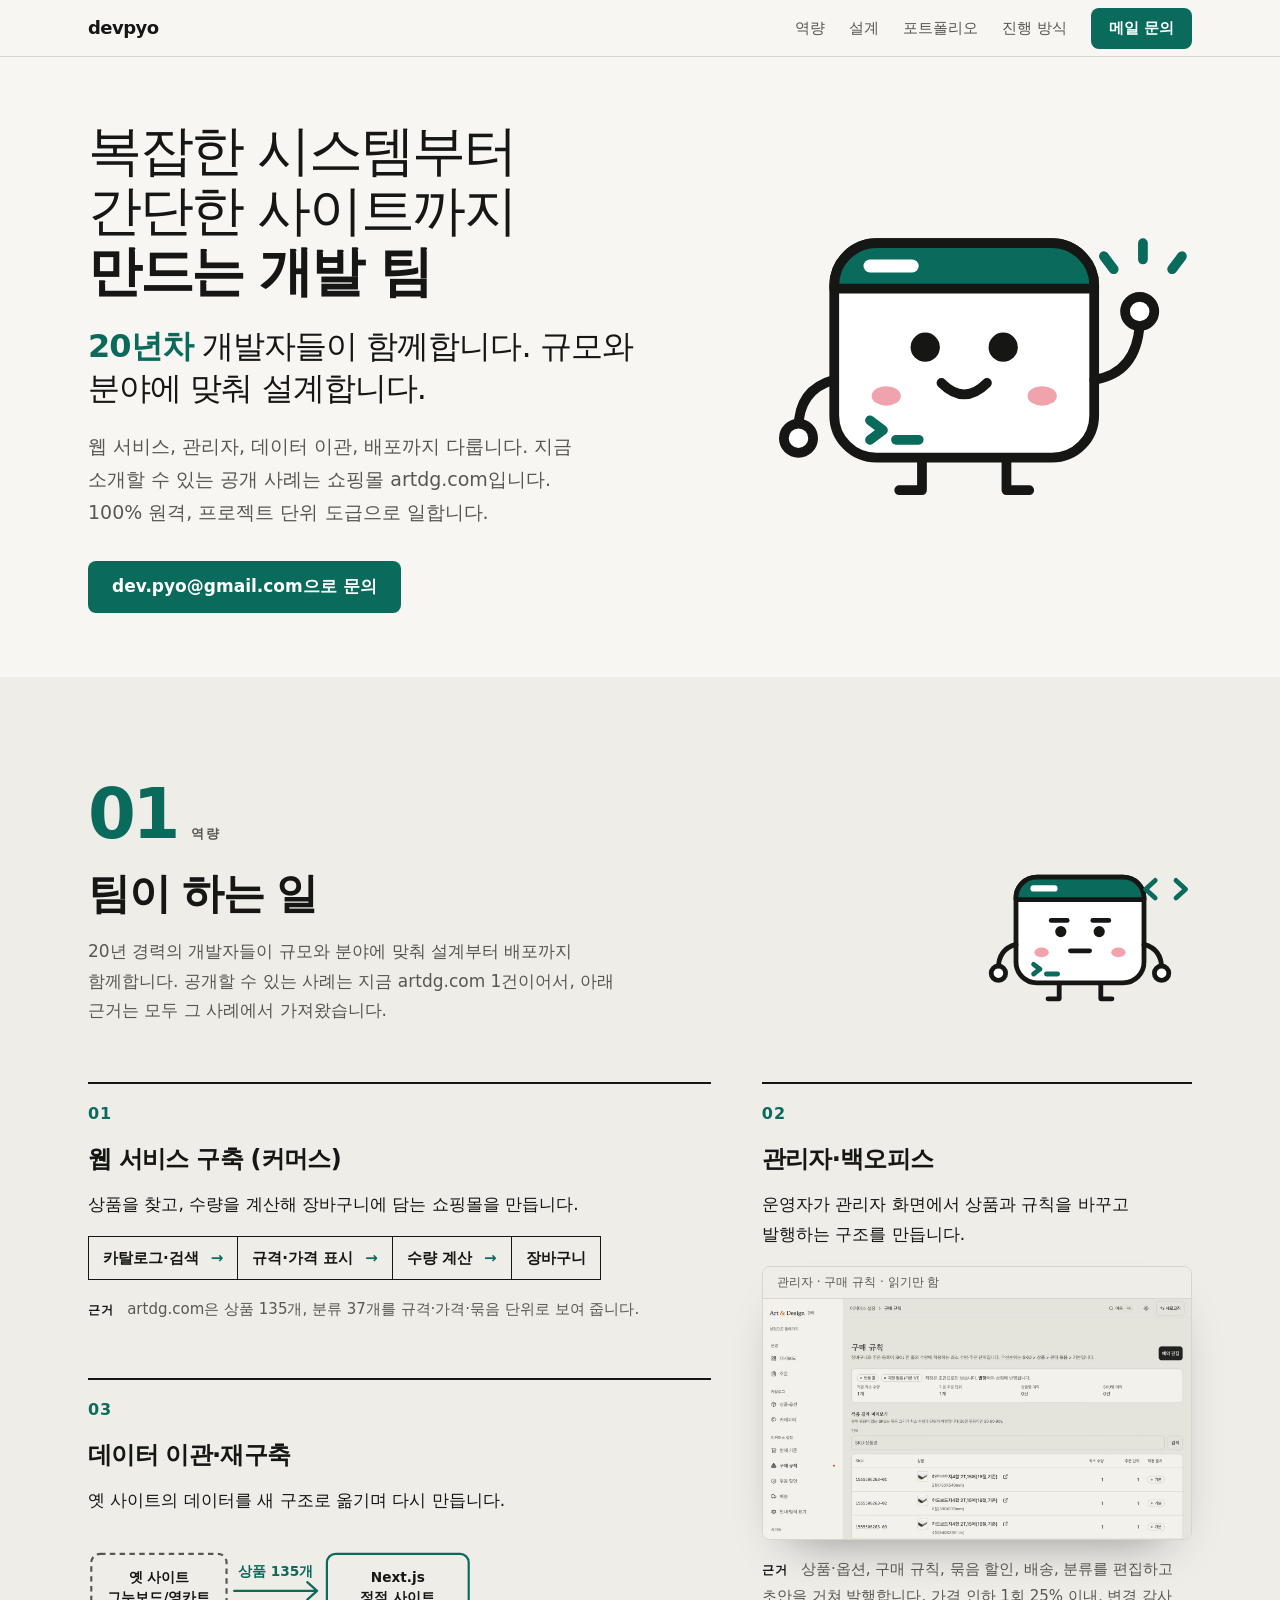
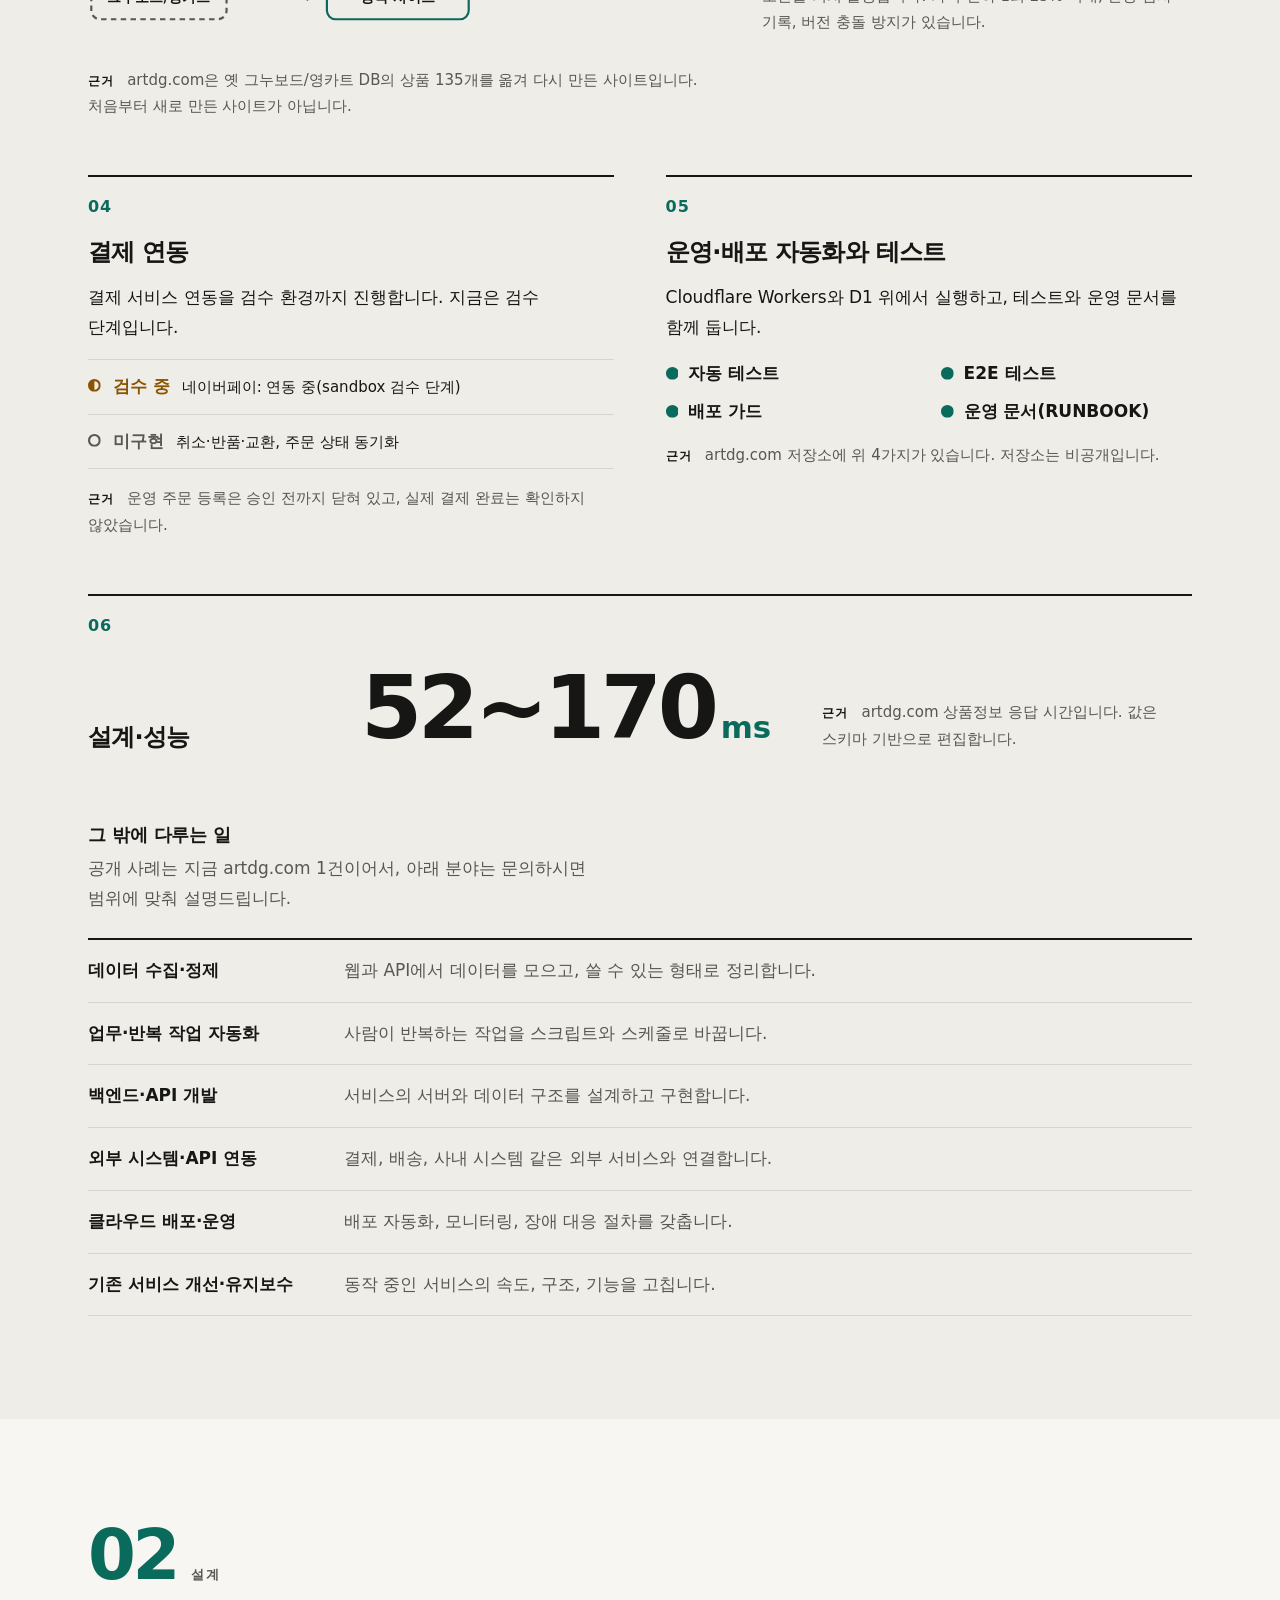
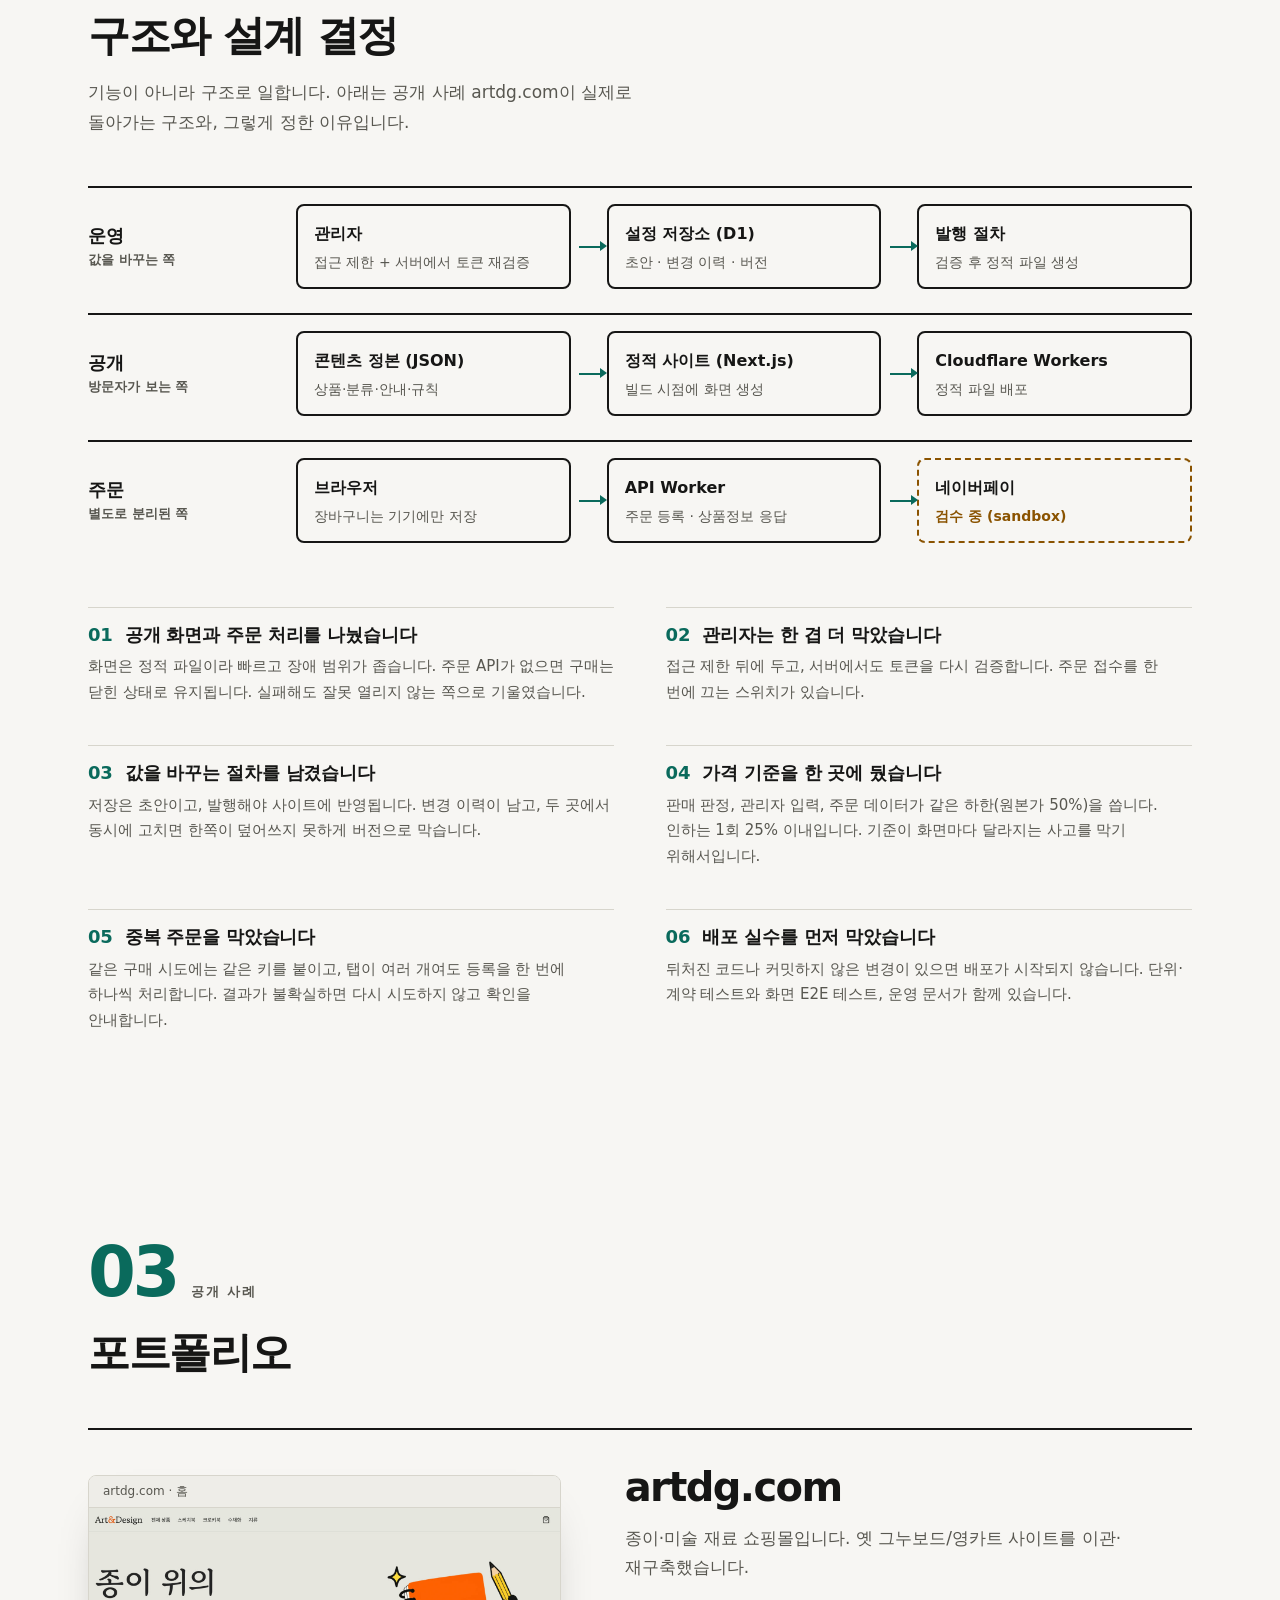
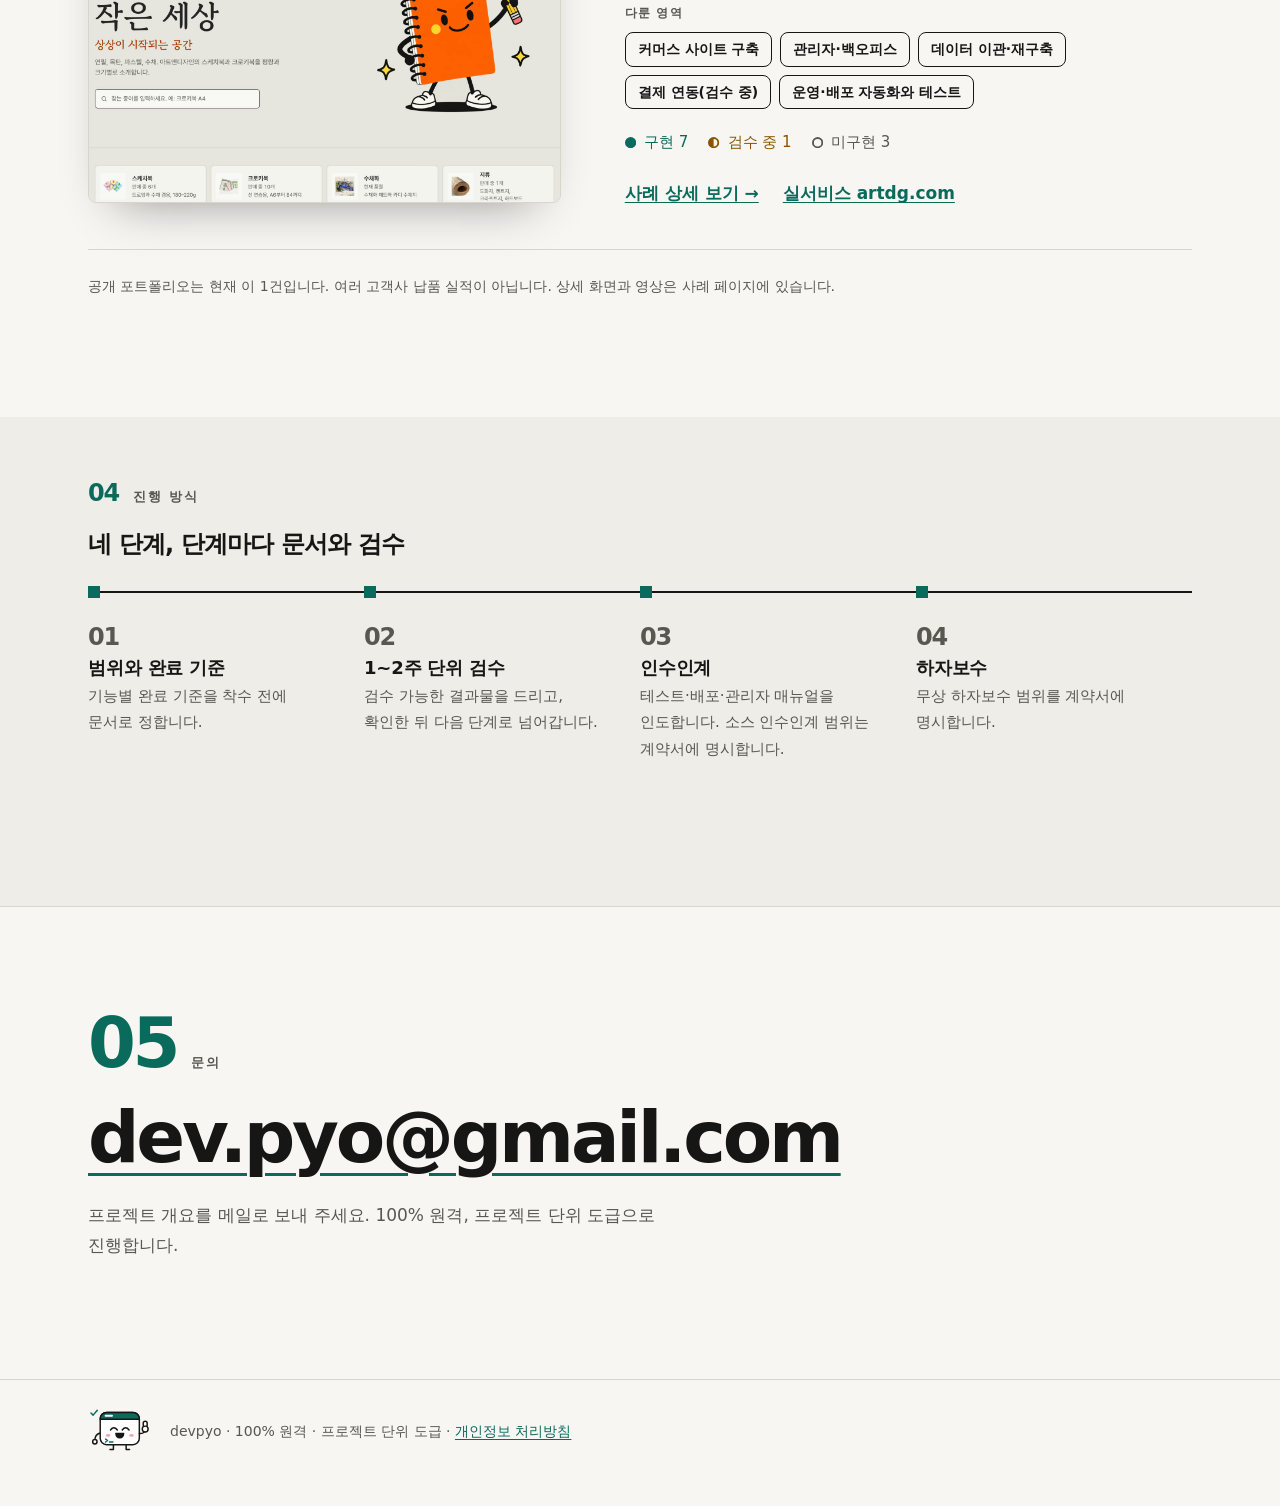
==== commit 0b892f65: "Home: add architecture section (3 lanes, 6 design decisions), renumber sections" ====
--- a/index.html
+++ b/index.html
@@ -69,6 +69,7 @@
     <a class="brand" href="index.html">devpyo</a>
     <nav aria-label="페이지 이동">
       <a href="#skills">역량</a>
+      <a href="#arch">설계</a>
       <a href="#works">포트폴리오</a>
       <a href="#process">진행 방식</a>
     </nav>
@@ -180,9 +181,71 @@
   </div>
 </section>
 
+<section class="band" id="arch" aria-labelledby="arch-h">
+  <div class="wrap">
+    <div class="label"><b>02</b><span>설계</span></div>
+    <h2 id="arch-h">구조와 설계 결정</h2>
+    <p class="arch-lead">기능이 아니라 구조로 일합니다. 아래는 공개 사례 artdg.com이 실제로 돌아가는 구조와, 그렇게 정한 이유입니다.</p>
+
+    <div class="lanes" role="group" aria-label="artdg.com 시스템 구조">
+      <div class="lane">
+        <h3>운영 <small>값을 바꾸는 쪽</small></h3>
+        <ol class="chain">
+          <li><b>관리자</b><span>접근 제한 + 서버에서 토큰 재검증</span></li>
+          <li><b>설정 저장소 (D1)</b><span>초안 · 변경 이력 · 버전</span></li>
+          <li><b>발행 절차</b><span>검증 후 정적 파일 생성</span></li>
+        </ol>
+      </div>
+      <div class="lane">
+        <h3>공개 <small>방문자가 보는 쪽</small></h3>
+        <ol class="chain">
+          <li><b>콘텐츠 정본 (JSON)</b><span>상품·분류·안내·규칙</span></li>
+          <li><b>정적 사이트 (Next.js)</b><span>빌드 시점에 화면 생성</span></li>
+          <li><b>Cloudflare Workers</b><span>정적 파일 배포</span></li>
+        </ol>
+      </div>
+      <div class="lane">
+        <h3>주문 <small>별도로 분리된 쪽</small></h3>
+        <ol class="chain">
+          <li><b>브라우저</b><span>장바구니는 기기에만 저장</span></li>
+          <li><b>API Worker</b><span>주문 등록 · 상품정보 응답</span></li>
+          <li class="pend"><b>네이버페이</b><span>검수 중 (sandbox)</span></li>
+        </ol>
+      </div>
+    </div>
+
+    <ol class="decisions">
+      <li>
+        <h3>공개 화면과 주문 처리를 나눴습니다</h3>
+        <p>화면은 정적 파일이라 빠르고 장애 범위가 좁습니다. 주문 API가 없으면 구매는 닫힌 상태로 유지됩니다. 실패해도 잘못 열리지 않는 쪽으로 기울였습니다.</p>
+      </li>
+      <li>
+        <h3>관리자는 한 겹 더 막았습니다</h3>
+        <p>접근 제한 뒤에 두고, 서버에서도 토큰을 다시 검증합니다. 주문 접수를 한 번에 끄는 스위치가 있습니다.</p>
+      </li>
+      <li>
+        <h3>값을 바꾸는 절차를 남겼습니다</h3>
+        <p>저장은 초안이고, 발행해야 사이트에 반영됩니다. 변경 이력이 남고, 두 곳에서 동시에 고치면 한쪽이 덮어쓰지 못하게 버전으로 막습니다.</p>
+      </li>
+      <li>
+        <h3>가격 기준을 한 곳에 뒀습니다</h3>
+        <p>판매 판정, 관리자 입력, 주문 데이터가 같은 하한(원본가 50%)을 씁니다. 인하는 1회 25% 이내입니다. 기준이 화면마다 달라지는 사고를 막기 위해서입니다.</p>
+      </li>
+      <li>
+        <h3>중복 주문을 막았습니다</h3>
+        <p>같은 구매 시도에는 같은 키를 붙이고, 탭이 여러 개여도 등록을 한 번에 하나씩 처리합니다. 결과가 불확실하면 다시 시도하지 않고 확인을 안내합니다.</p>
+      </li>
+      <li>
+        <h3>배포 실수를 먼저 막았습니다</h3>
+        <p>뒤처진 코드나 커밋하지 않은 변경이 있으면 배포가 시작되지 않습니다. 단위·계약 테스트와 화면 E2E 테스트, 운영 문서가 함께 있습니다.</p>
+      </li>
+    </ol>
+  </div>
+</section>
+
 <section class="band" id="works" aria-labelledby="works-h">
   <div class="wrap">
-    <div class="label"><b>02</b><span>공개 사례</span></div>
+    <div class="label"><b>03</b><span>공개 사례</span></div>
     <h2 class="mb3" id="works-h">포트폴리오</h2>
     <ol class="works">
       <li class="work">
@@ -216,7 +279,7 @@
 
 <section class="band alt" id="process" aria-labelledby="process-h">
   <div class="wrap">
-    <div class="label"><b>03</b><span>진행 방식</span></div>
+    <div class="label"><b>04</b><span>진행 방식</span></div>
     <h2 class="mb3" id="process-h">네 단계, 단계마다 문서와 검수</h2>
     <ol class="tl">
       <li><span class="n">01</span><h3>범위와 완료 기준</h3><p>기능별 완료 기준을 착수 전에 문서로 정합니다.</p></li>
@@ -229,7 +292,7 @@
 
 <section class="contact" id="contact" aria-labelledby="contact-h">
   <div class="wrap">
-    <div class="label"><b>04</b><span>문의</span></div>
+    <div class="label"><b>05</b><span>문의</span></div>
     <h2 class="sr" id="contact-h">문의</h2>
     <a class="mail-big" href="mailto:dev.pyo@gmail.com">dev.pyo@gmail.com</a>
     <p class="t muted">프로젝트 개요를 메일로 보내 주세요. 100% 원격, 프로젝트 단위 도급으로 진행합니다.</p>
--- a/style.css
+++ b/style.css
@@ -330,3 +330,29 @@
 .rows b{font-weight:700}
 .rows span{color:var(--muted)}
 @media (max-width:40rem){.rows li{grid-template-columns:1fr}}
+
+#arch .arch-lead{max-width:36rem;color:var(--muted);margin:1rem 0 0}
+.lanes{display:grid;gap:1.5rem;margin:3rem 0 4rem}
+.lane{display:grid;grid-template-columns:11rem minmax(0,1fr);gap:.75rem 2rem;align-items:center;border-top:2px solid var(--fg);padding-top:1rem}
+.lane h3{font-size:1.125rem}
+.lane h3 small{display:block;font-size:.8125rem;font-weight:600;color:var(--muted);letter-spacing:0;margin-top:.25rem}
+.chain{list-style:none;margin:0;padding:0;display:grid;grid-template-columns:repeat(3,minmax(0,1fr));gap:2.25rem}
+.chain li{position:relative;border:2px solid var(--fg);border-radius:var(--r);padding:.875rem 1rem;background:var(--bg);display:flex;flex-direction:column;gap:.25rem}
+.chain li+li::before{content:"";position:absolute;left:-1.85rem;top:50%;width:1.5rem;border-top:2px solid var(--accent)}
+.chain li+li::after{content:"";position:absolute;left:-.55rem;top:calc(50% - 5px);border:5px solid transparent;border-left:7px solid var(--accent);border-right:0}
+.chain b{font-weight:700;font-size:1rem}
+.chain span{font-size:.875rem;color:var(--muted);line-height:1.5}
+.chain .pend{border-style:dashed;border-color:var(--amber)}
+.chain .pend span{color:var(--amber);font-weight:600}
+.decisions{list-style:none;margin:0;padding:0;display:grid;grid-template-columns:repeat(2,minmax(0,1fr));gap:2.5rem clamp(2rem,4vw,3.5rem);counter-reset:d}
+.decisions li{counter-increment:d;border-top:1px solid var(--line);padding-top:1rem}
+.decisions h3{font-size:1.125rem;margin:0 0 .5rem}
+.decisions h3::before{content:counter(d,decimal-leading-zero);color:var(--accent);font-weight:800;margin-right:.75rem;font-variant-numeric:tabular-nums}
+.decisions p{margin:0;color:var(--muted);font-size:.9375rem;line-height:1.7}
+@media (max-width:52rem){
+  .lane{grid-template-columns:1fr}
+  .chain{grid-template-columns:1fr;gap:1.75rem}
+  .chain li+li::before{left:50%;top:-1.5rem;width:0;height:1.1rem;border-top:0;border-left:2px solid var(--accent)}
+  .chain li+li::after{left:calc(50% - 5px);top:-.5rem;border:5px solid transparent;border-top:7px solid var(--accent);border-bottom:0}
+  .decisions{grid-template-columns:1fr}
+}
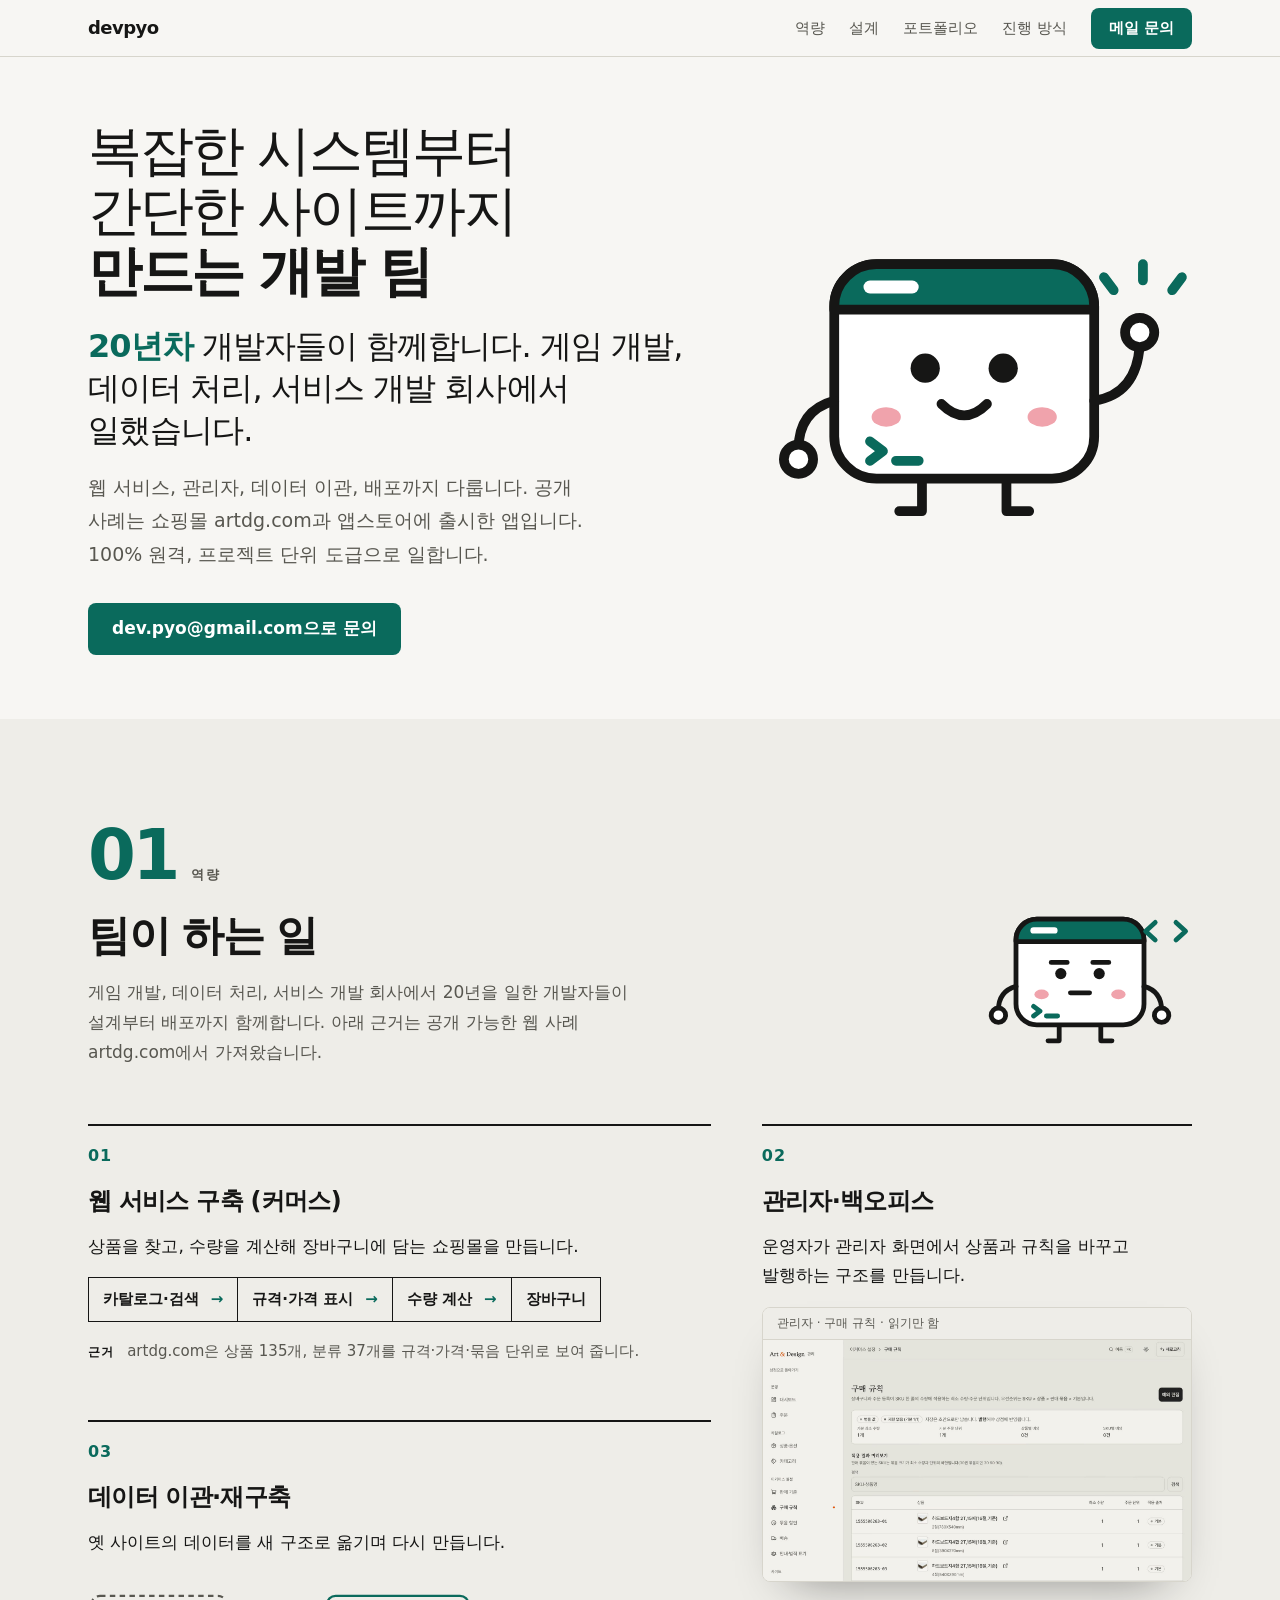
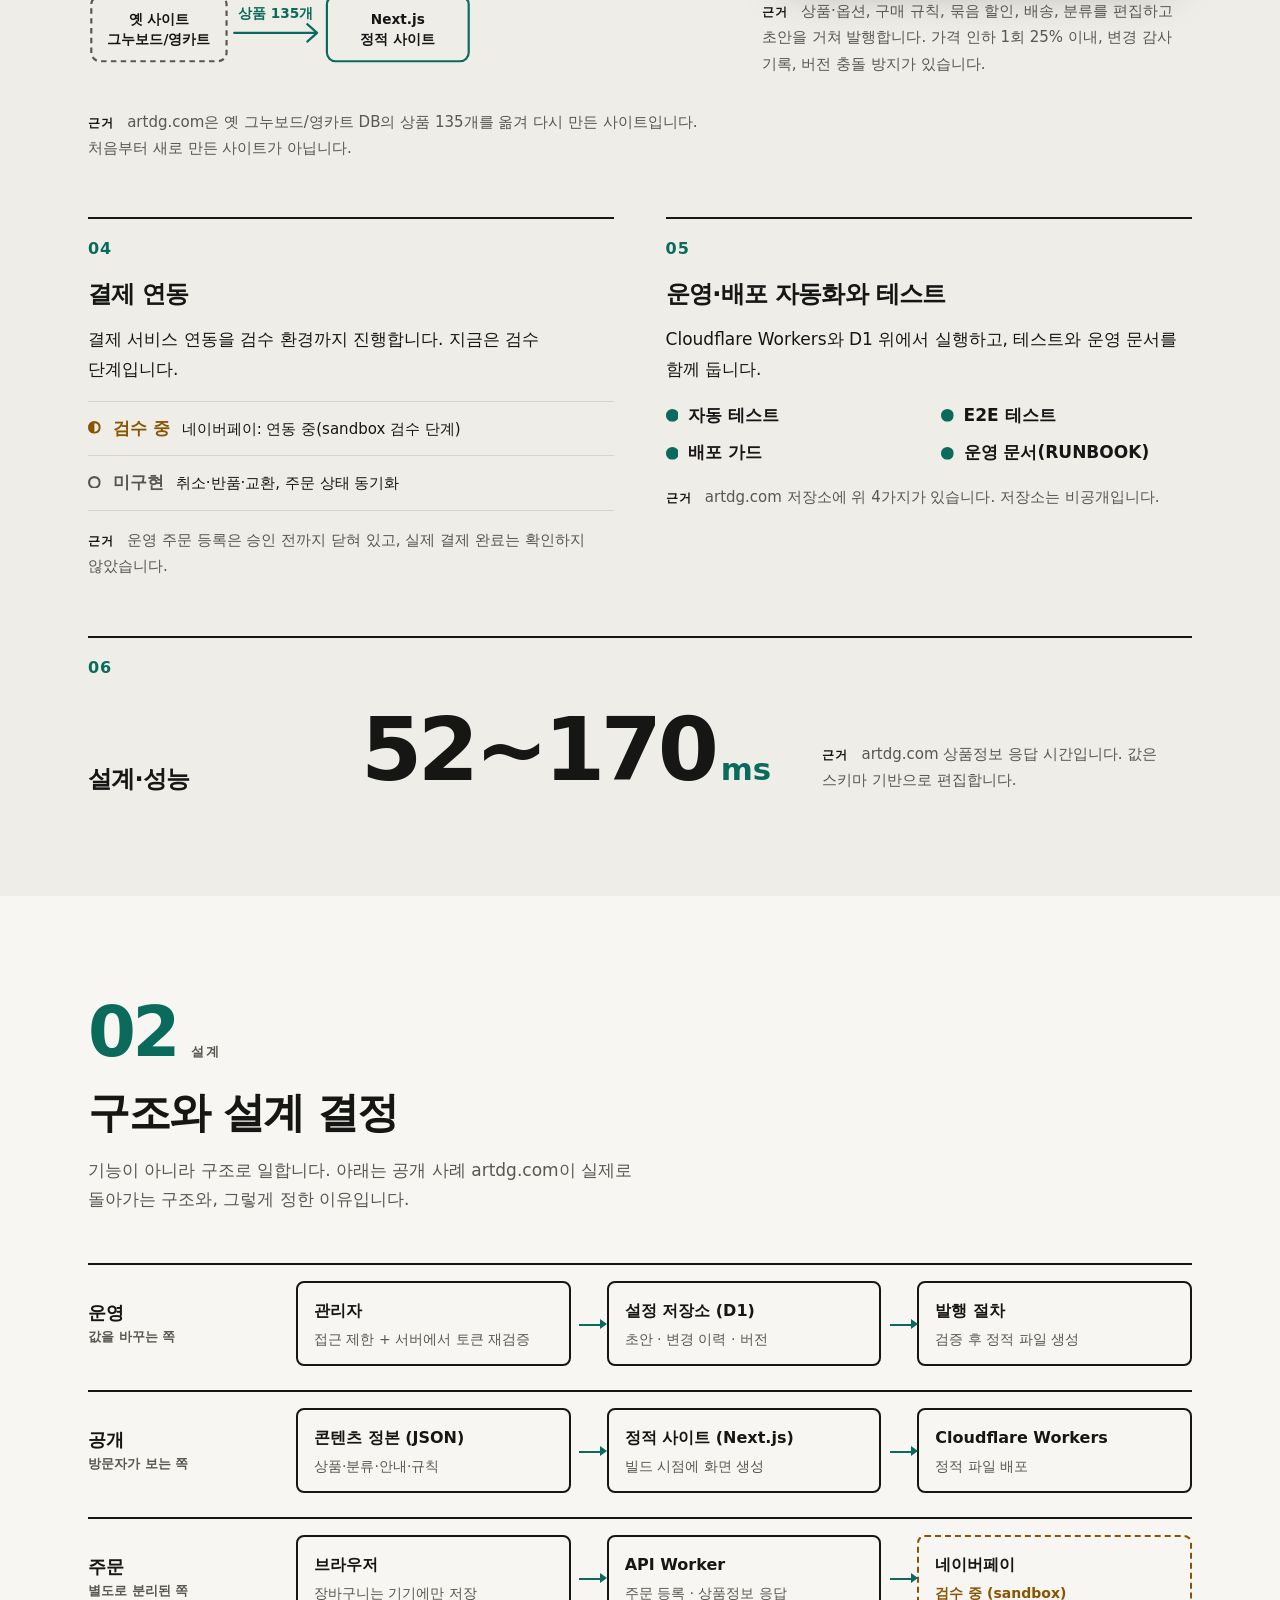
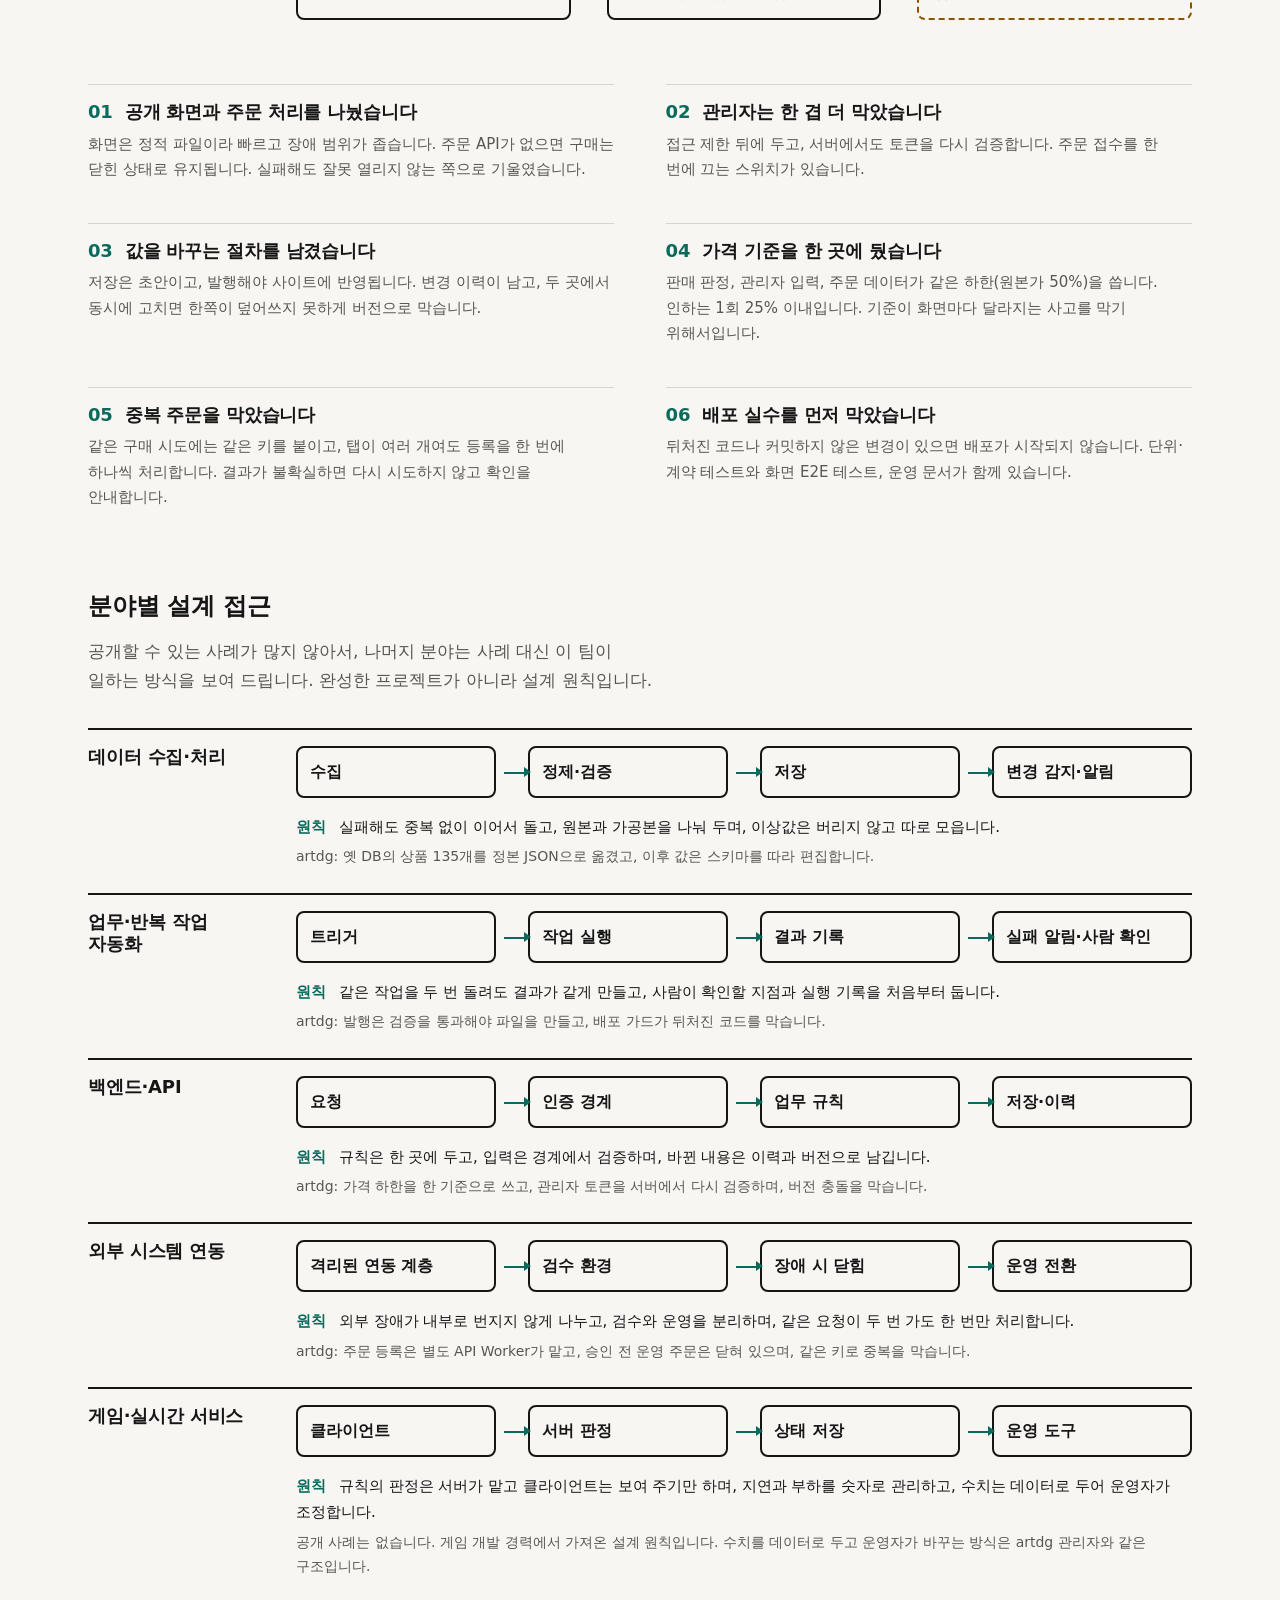
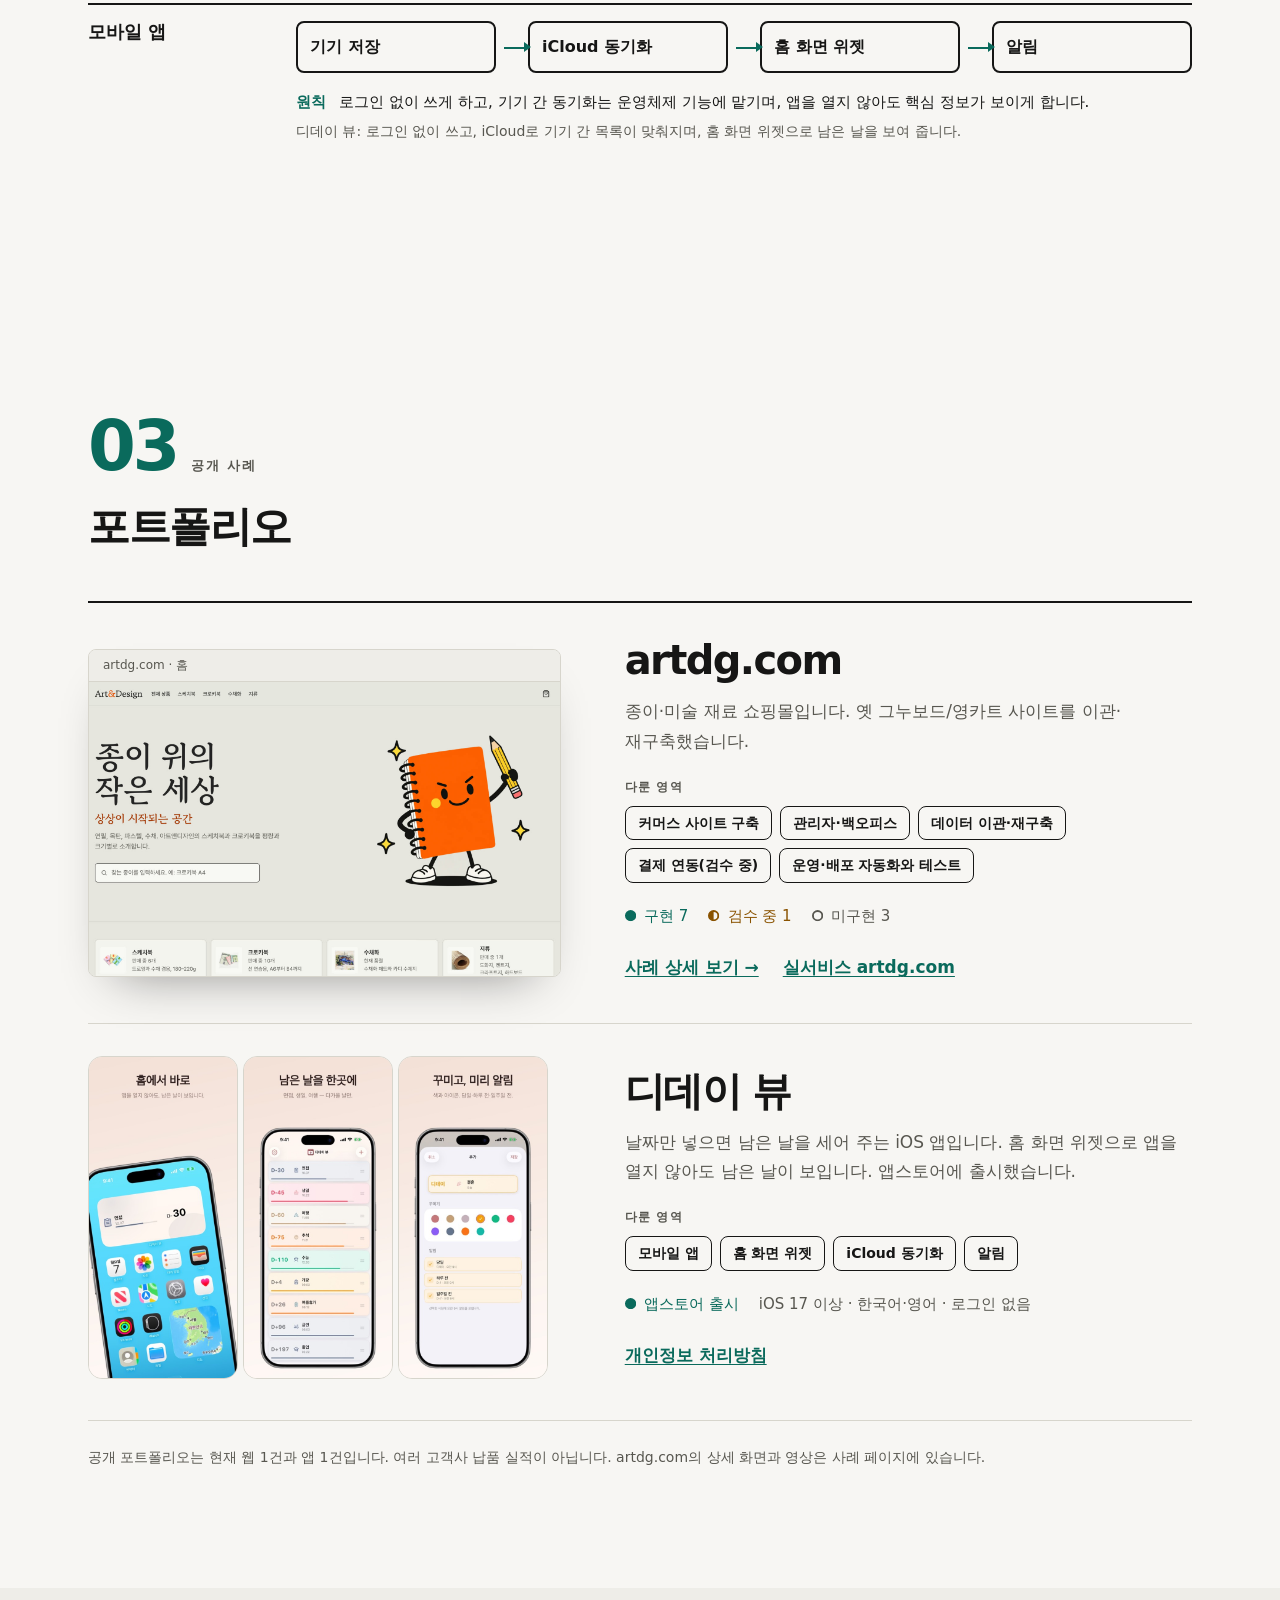
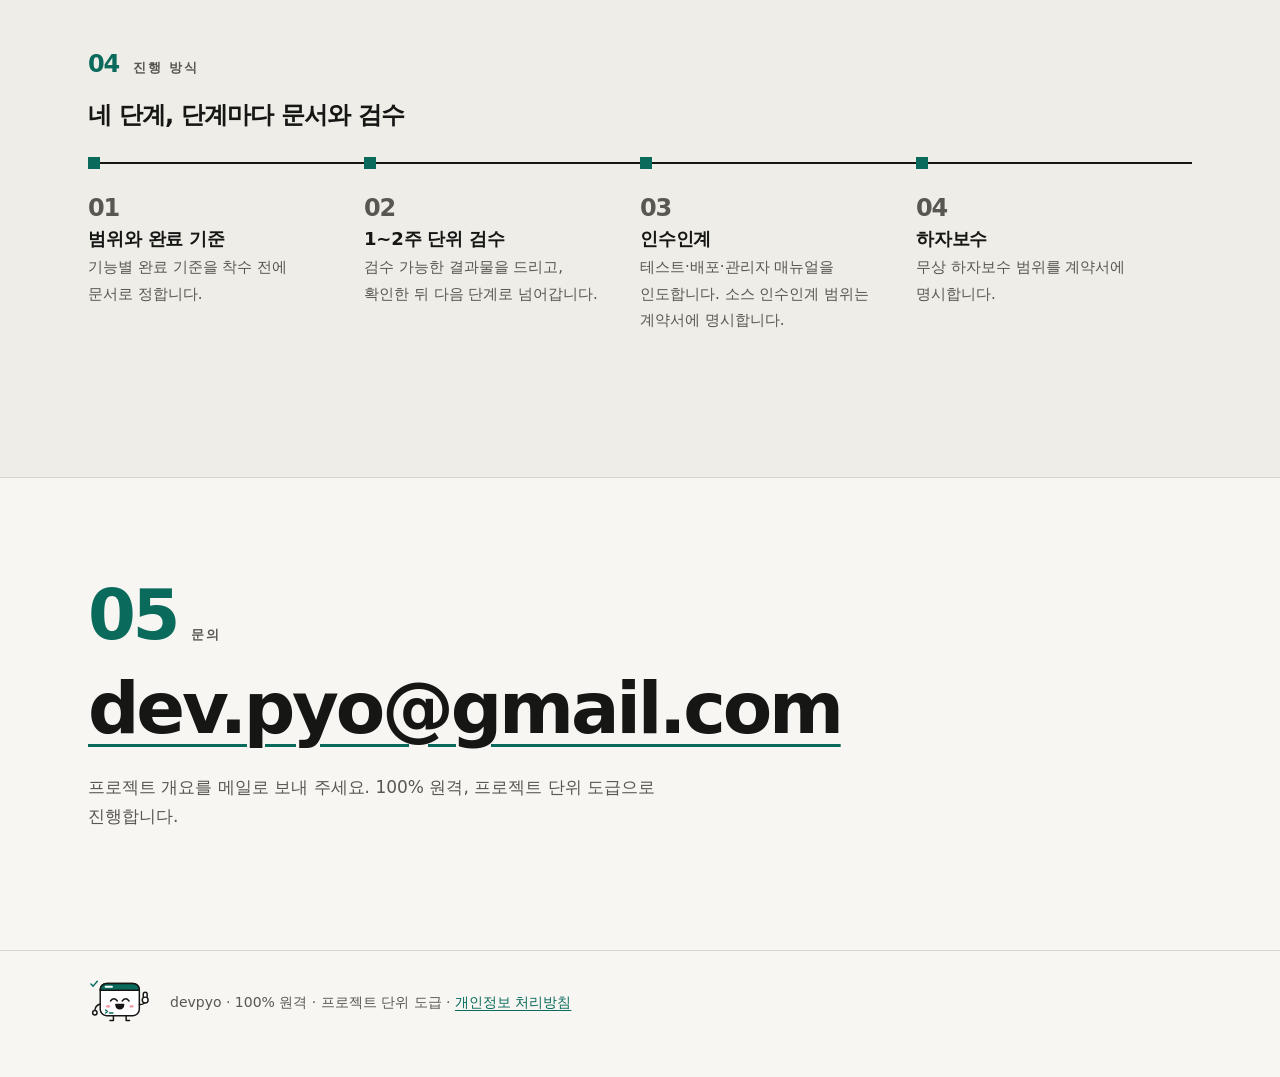
==== commit ce9ffcb0: "Home: career fields, six field design blueprints, published iOS app block" ====
--- a/index.html
+++ b/index.html
@@ -4,7 +4,7 @@
 <meta charset="utf-8">
 <meta name="viewport" content="width=device-width, initial-scale=1">
 <title>devpyo | 복잡한 시스템부터 간단한 사이트까지 만드는 개발 팀</title>
-<meta name="description" content="복잡한 시스템부터 간단한 사이트까지 만드는 개발 팀 devpyo의 포트폴리오. 20년차 개발자들이 있는 팀이 하는 일과 공개 사례(artdg.com)를 소개합니다.">
+<meta name="description" content="복잡한 시스템부터 간단한 사이트까지 만드는 개발 팀 devpyo의 포트폴리오. 게임 개발, 데이터 처리, 서비스 개발 회사에서 일한 20년차 개발자들이 있는 팀의 설계 방식과 공개 사례를 소개합니다.">
 <meta name="color-scheme" content="light dark">
 <link rel="icon" type="image/svg+xml" href="favicon.svg">
 <link rel="stylesheet" href="style.css">
@@ -82,8 +82,8 @@
 <div class="wrap hero">
   <div>
     <h1><span>복잡한 시스템부터 간단한 사이트까지</span> <strong>만드는 개발 팀</strong></h1>
-    <p class="yrs"><b>20년차</b> 개발자들이 함께합니다. 규모와 분야에 맞춰 설계합니다.</p>
-    <p class="lead">웹 서비스, 관리자, 데이터 이관, 배포까지 다룹니다. 지금 소개할 수 있는 공개 사례는 쇼핑몰 artdg.com입니다. 100% 원격, 프로젝트 단위 도급으로 일합니다.</p>
+    <p class="yrs"><b>20년차</b> 개발자들이 함께합니다. 게임 개발, 데이터 처리, 서비스 개발 회사에서 일했습니다.</p>
+    <p class="lead">웹 서비스, 관리자, 데이터 이관, 배포까지 다룹니다. 공개 사례는 쇼핑몰 artdg.com과 앱스토어에 출시한 앱입니다. 100% 원격, 프로젝트 단위 도급으로 일합니다.</p>
     <p class="cta"><a class="btn lg" href="mailto:dev.pyo@gmail.com">dev.pyo@gmail.com으로 문의</a></p>
   </div>
   <svg class="mascot hero-m" role="img" aria-label="devpyo 마스코트. 눈과 웃는 입이 있는 둥근 터미널 창이 한 손을 들어 인사한다." viewBox="0 0 270 220" width="540" height="440"><use href="#m-hi"/></svg>
@@ -95,7 +95,7 @@
       <div>
         <div class="label"><b>01</b><span>역량</span></div>
         <h2 id="skills-h">팀이 하는 일</h2>
-        <p>20년 경력의 개발자들이 규모와 분야에 맞춰 설계부터 배포까지 함께합니다. 공개할 수 있는 사례는 지금 artdg.com 1건이어서, 아래 근거는 모두 그 사례에서 가져왔습니다.</p>
+        <p>게임 개발, 데이터 처리, 서비스 개발 회사에서 20년을 일한 개발자들이 설계부터 배포까지 함께합니다. 아래 근거는 공개 가능한 웹 사례 artdg.com에서 가져왔습니다.</p>
       </div>
       <svg class="mascot cap-m" aria-hidden="true" focusable="false" viewBox="0 0 270 220" width="216" height="176"><use href="#m-work"/></svg>
     </div>
@@ -166,18 +166,6 @@
       </li>
     </ol>
 
-    <div class="more" aria-labelledby="more-h">
-      <h3 id="more-h">그 밖에 다루는 일</h3>
-      <p>공개 사례는 지금 artdg.com 1건이어서, 아래 분야는 문의하시면 범위에 맞춰 설명드립니다.</p>
-      <ul class="rows">
-        <li><b>데이터 수집·정제</b><span>웹과 API에서 데이터를 모으고, 쓸 수 있는 형태로 정리합니다.</span></li>
-        <li><b>업무·반복 작업 자동화</b><span>사람이 반복하는 작업을 스크립트와 스케줄로 바꿉니다.</span></li>
-        <li><b>백엔드·API 개발</b><span>서비스의 서버와 데이터 구조를 설계하고 구현합니다.</span></li>
-        <li><b>외부 시스템·API 연동</b><span>결제, 배송, 사내 시스템 같은 외부 서비스와 연결합니다.</span></li>
-        <li><b>클라우드 배포·운영</b><span>배포 자동화, 모니터링, 장애 대응 절차를 갖춥니다.</span></li>
-        <li><b>기존 서비스 개선·유지보수</b><span>동작 중인 서비스의 속도, 구조, 기능을 고칩니다.</span></li>
-      </ul>
-    </div>
   </div>
 </section>
 
@@ -240,6 +228,59 @@
         <p>뒤처진 코드나 커밋하지 않은 변경이 있으면 배포가 시작되지 않습니다. 단위·계약 테스트와 화면 E2E 테스트, 운영 문서가 함께 있습니다.</p>
       </li>
     </ol>
+
+    <h3 class="bp-h" id="bp-h">분야별 설계 접근</h3>
+    <p class="arch-lead">공개할 수 있는 사례가 많지 않아서, 나머지 분야는 사례 대신 이 팀이 일하는 방식을 보여 드립니다. 완성한 프로젝트가 아니라 설계 원칙입니다.</p>
+    <div class="lanes bp" role="group" aria-labelledby="bp-h">
+      <div class="lane">
+        <h3>데이터 수집·처리</h3>
+        <div>
+          <ol class="chain c4"><li><b>수집</b></li><li><b>정제·검증</b></li><li><b>저장</b></li><li><b>변경 감지·알림</b></li></ol>
+          <p class="bp-p"><b>원칙</b> 실패해도 중복 없이 이어서 돌고, 원본과 가공본을 나눠 두며, 이상값은 버리지 않고 따로 모읍니다.</p>
+          <p class="bp-e">artdg: 옛 DB의 상품 135개를 정본 JSON으로 옮겼고, 이후 값은 스키마를 따라 편집합니다.</p>
+        </div>
+      </div>
+      <div class="lane">
+        <h3>업무·반복 작업 자동화</h3>
+        <div>
+          <ol class="chain c4"><li><b>트리거</b></li><li><b>작업 실행</b></li><li><b>결과 기록</b></li><li><b>실패 알림·사람 확인</b></li></ol>
+          <p class="bp-p"><b>원칙</b> 같은 작업을 두 번 돌려도 결과가 같게 만들고, 사람이 확인할 지점과 실행 기록을 처음부터 둡니다.</p>
+          <p class="bp-e">artdg: 발행은 검증을 통과해야 파일을 만들고, 배포 가드가 뒤처진 코드를 막습니다.</p>
+        </div>
+      </div>
+      <div class="lane">
+        <h3>백엔드·API</h3>
+        <div>
+          <ol class="chain c4"><li><b>요청</b></li><li><b>인증 경계</b></li><li><b>업무 규칙</b></li><li><b>저장·이력</b></li></ol>
+          <p class="bp-p"><b>원칙</b> 규칙은 한 곳에 두고, 입력은 경계에서 검증하며, 바뀐 내용은 이력과 버전으로 남깁니다.</p>
+          <p class="bp-e">artdg: 가격 하한을 한 기준으로 쓰고, 관리자 토큰을 서버에서 다시 검증하며, 버전 충돌을 막습니다.</p>
+        </div>
+      </div>
+      <div class="lane">
+        <h3>외부 시스템 연동</h3>
+        <div>
+          <ol class="chain c4"><li><b>격리된 연동 계층</b></li><li><b>검수 환경</b></li><li><b>장애 시 닫힘</b></li><li><b>운영 전환</b></li></ol>
+          <p class="bp-p"><b>원칙</b> 외부 장애가 내부로 번지지 않게 나누고, 검수와 운영을 분리하며, 같은 요청이 두 번 가도 한 번만 처리합니다.</p>
+          <p class="bp-e">artdg: 주문 등록은 별도 API Worker가 맡고, 승인 전 운영 주문은 닫혀 있으며, 같은 키로 중복을 막습니다.</p>
+        </div>
+      </div>
+      <div class="lane">
+        <h3>게임·실시간 서비스</h3>
+        <div>
+          <ol class="chain c4"><li><b>클라이언트</b></li><li><b>서버 판정</b></li><li><b>상태 저장</b></li><li><b>운영 도구</b></li></ol>
+          <p class="bp-p"><b>원칙</b> 규칙의 판정은 서버가 맡고 클라이언트는 보여 주기만 하며, 지연과 부하를 숫자로 관리하고, 수치는 데이터로 두어 운영자가 조정합니다.</p>
+          <p class="bp-e">공개 사례는 없습니다. 게임 개발 경력에서 가져온 설계 원칙입니다. 수치를 데이터로 두고 운영자가 바꾸는 방식은 artdg 관리자와 같은 구조입니다.</p>
+        </div>
+      </div>
+      <div class="lane">
+        <h3>모바일 앱</h3>
+        <div>
+          <ol class="chain c4"><li><b>기기 저장</b></li><li><b>iCloud 동기화</b></li><li><b>홈 화면 위젯</b></li><li><b>알림</b></li></ol>
+          <p class="bp-p"><b>원칙</b> 로그인 없이 쓰게 하고, 기기 간 동기화는 운영체제 기능에 맡기며, 앱을 열지 않아도 핵심 정보가 보이게 합니다.</p>
+          <p class="bp-e">디데이 뷰: 로그인 없이 쓰고, iCloud로 기기 간 목록이 맞춰지며, 홈 화면 위젯으로 남은 날을 보여 줍니다.</p>
+        </div>
+      </div>
+    </div>
   </div>
 </section>
 
@@ -272,8 +313,27 @@
           <p class="links"><a href="case-artdg.html">사례 상세 보기 →</a><a href="https://artdg.com/" rel="noopener">실서비스 artdg.com</a></p>
         </div>
       </li>
+      <li class="work">
+        <div class="thumb phones" aria-hidden="true">
+          <img src="media/app-widget.jpg" width="480" height="1043" alt="" loading="lazy">
+          <img src="media/app-list.jpg" width="480" height="1043" alt="" loading="lazy">
+          <img src="media/app-decorate.jpg" width="480" height="1043" alt="" loading="lazy">
+        </div>
+        <div class="info">
+          <h3>디데이 뷰</h3>
+          <p class="one">날짜만 넣으면 남은 날을 세어 주는 iOS 앱입니다. 홈 화면 위젯으로 앱을 열지 않아도 남은 날이 보입니다. 앱스토어에 출시했습니다.</p>
+          <div class="areas">
+            <span class="k">다룬 영역</span>
+            <ul class="chips">
+              <li>모바일 앱</li><li>홈 화면 위젯</li><li>iCloud 동기화</li><li>알림</li>
+            </ul>
+          </div>
+          <p class="stat-line"><span class="done"><svg class="ic" aria-hidden="true"><use href="#i-done"/></svg>앱스토어 출시</span> <span>iOS 17 이상 · 한국어·영어 · 로그인 없음</span></p>
+          <p class="links"><a href="privacy/ko.html">개인정보 처리방침</a></p>
+        </div>
+      </li>
     </ol>
-    <p class="small">공개 포트폴리오는 현재 이 1건입니다. 여러 고객사 납품 실적이 아닙니다. 상세 화면과 영상은 사례 페이지에 있습니다.</p>
+    <p class="small">공개 포트폴리오는 현재 웹 1건과 앱 1건입니다. 여러 고객사 납품 실적이 아닙니다. artdg.com의 상세 화면과 영상은 사례 페이지에 있습니다.</p>
   </div>
 </section>
 
--- a/style.css
+++ b/style.css
@@ -356,3 +356,21 @@
   .chain li+li::after{left:calc(50% - 5px);top:-.5rem;border:5px solid transparent;border-top:7px solid var(--accent);border-bottom:0}
   .decisions{grid-template-columns:1fr}
 }
+
+.bp-h{font-size:1.5rem;margin:5rem 0 0}
+.bp{margin-top:2rem}
+.bp .lane{align-items:start}
+.chain.c4{grid-template-columns:repeat(4,minmax(0,1fr));gap:2rem}
+.chain.c4 li{padding:.625rem .75rem}
+.chain.c4 li+li::before{left:-1.6rem;width:1.3rem}
+.chain.c4 li+li::after{left:-.4rem}
+.bp-p{margin:1rem 0 .25rem;font-size:.9375rem}
+.bp-p b{color:var(--accent);margin-right:.5rem}
+.bp-e{margin:0;font-size:.875rem;color:var(--muted)}
+.phones{display:flex;gap:.75rem;justify-content:center;align-items:flex-start}
+.phones img{width:calc(33.333% - .5rem);height:auto;border:1px solid var(--line);border-radius:14px}
+@media (max-width:52rem){
+  .chain.c4{grid-template-columns:1fr;gap:1.5rem}
+  .chain.c4 li+li::before{left:50%;top:-1.35rem;width:0;height:1rem;border-top:0;border-left:2px solid var(--accent)}
+  .chain.c4 li+li::after{left:calc(50% - 5px);top:-.45rem;border:5px solid transparent;border-top:7px solid var(--accent);border-bottom:0}
+}
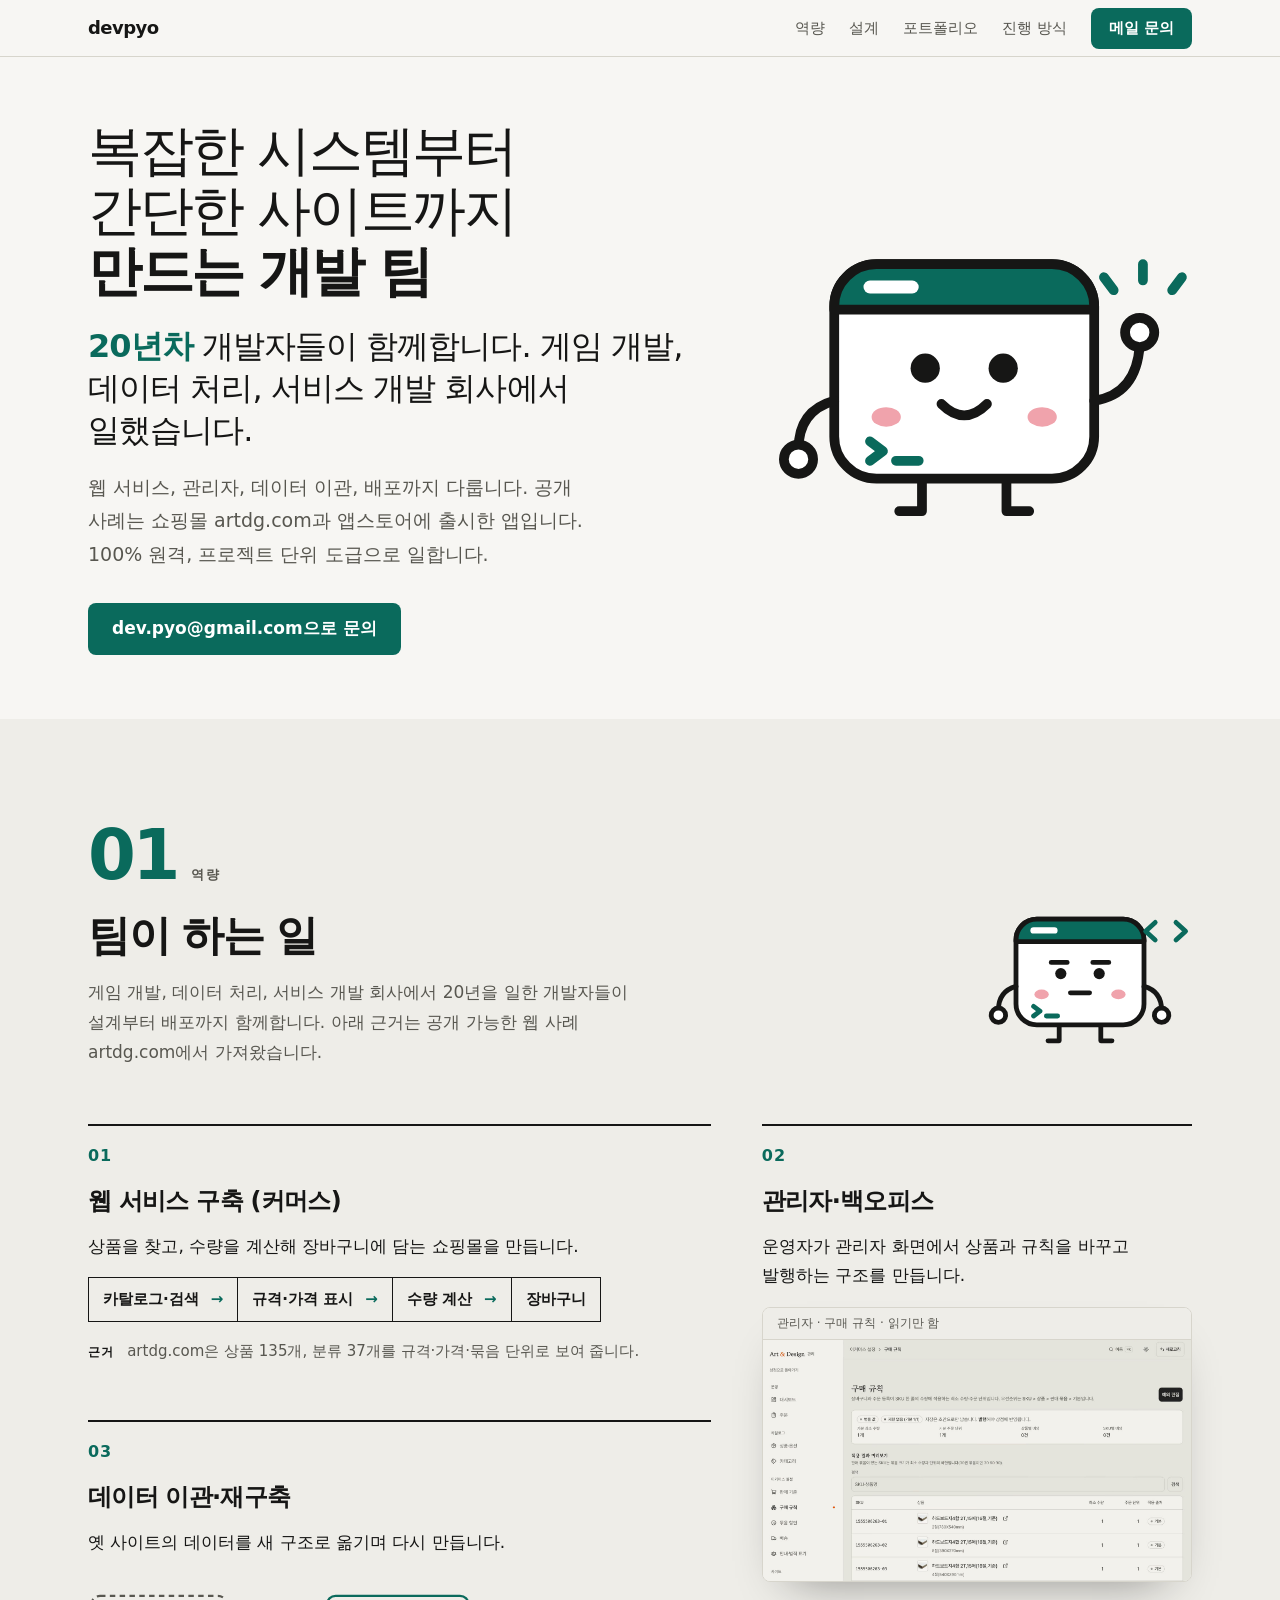
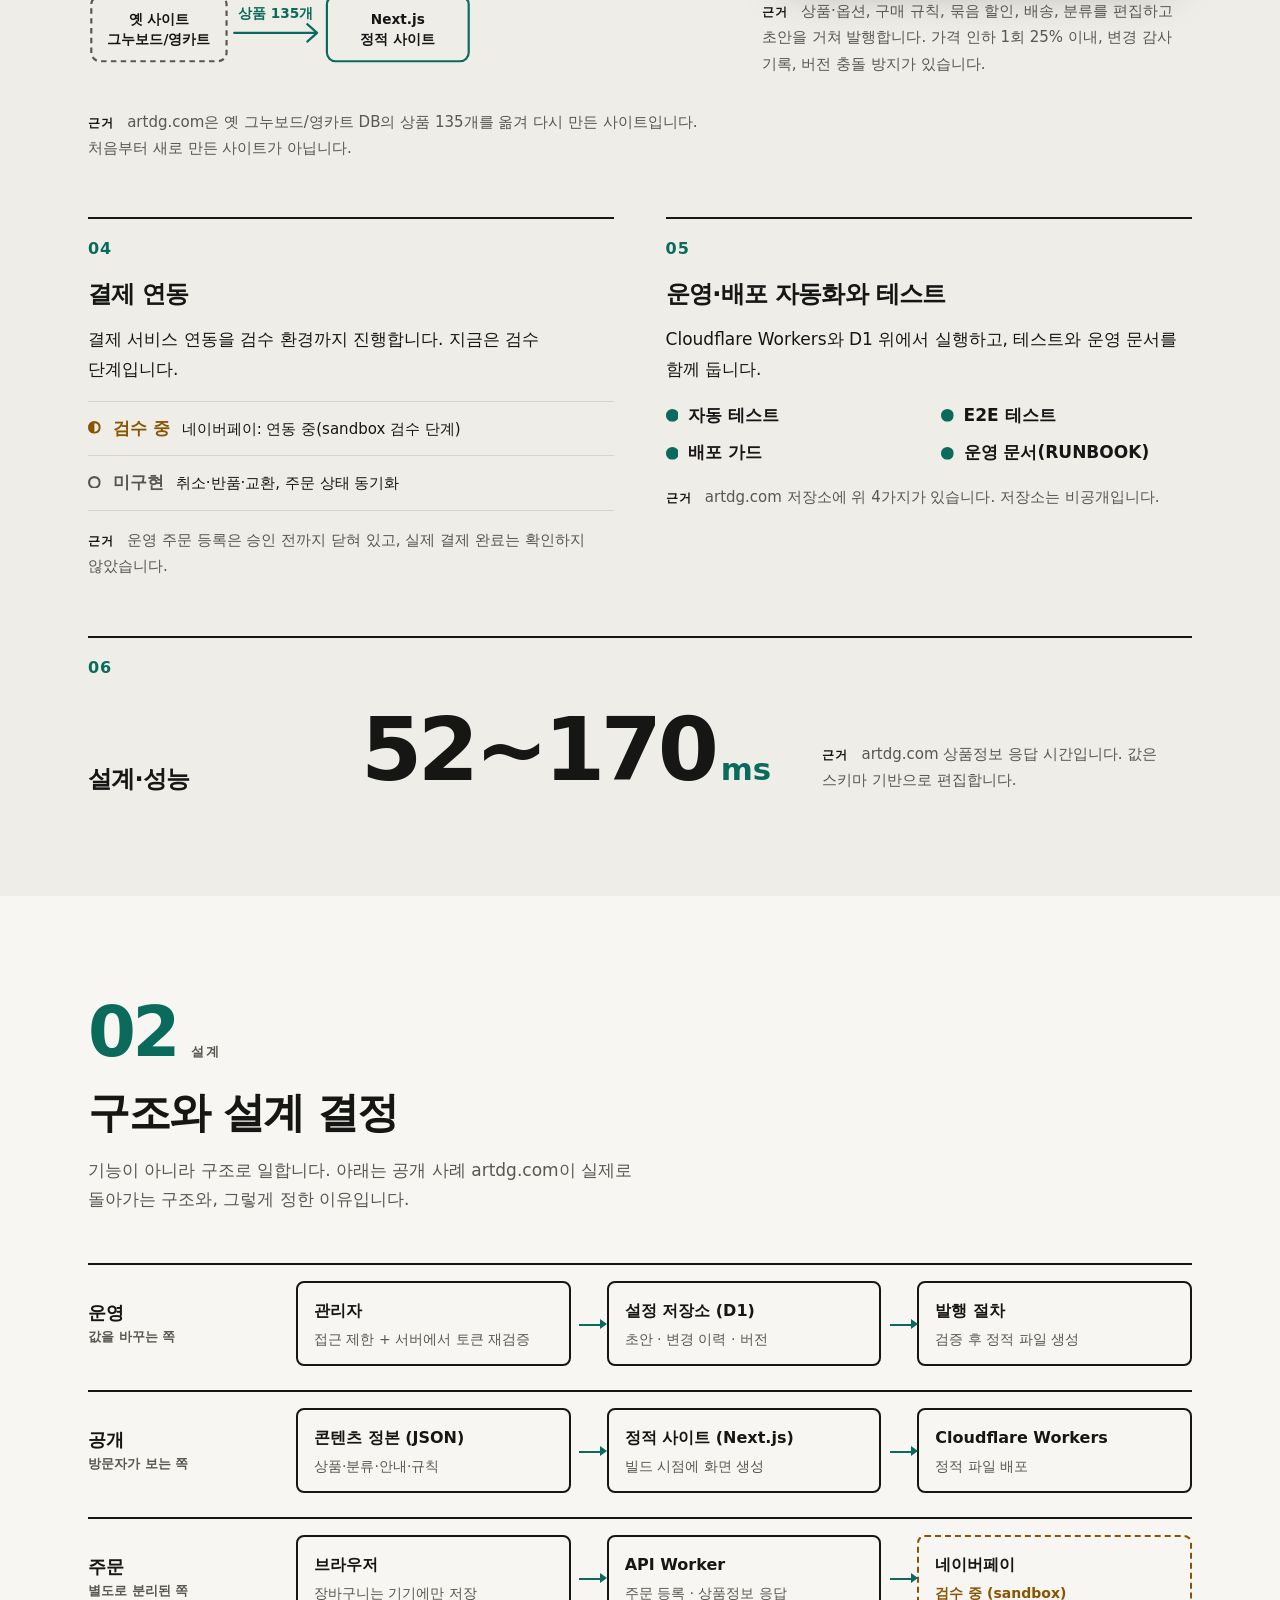
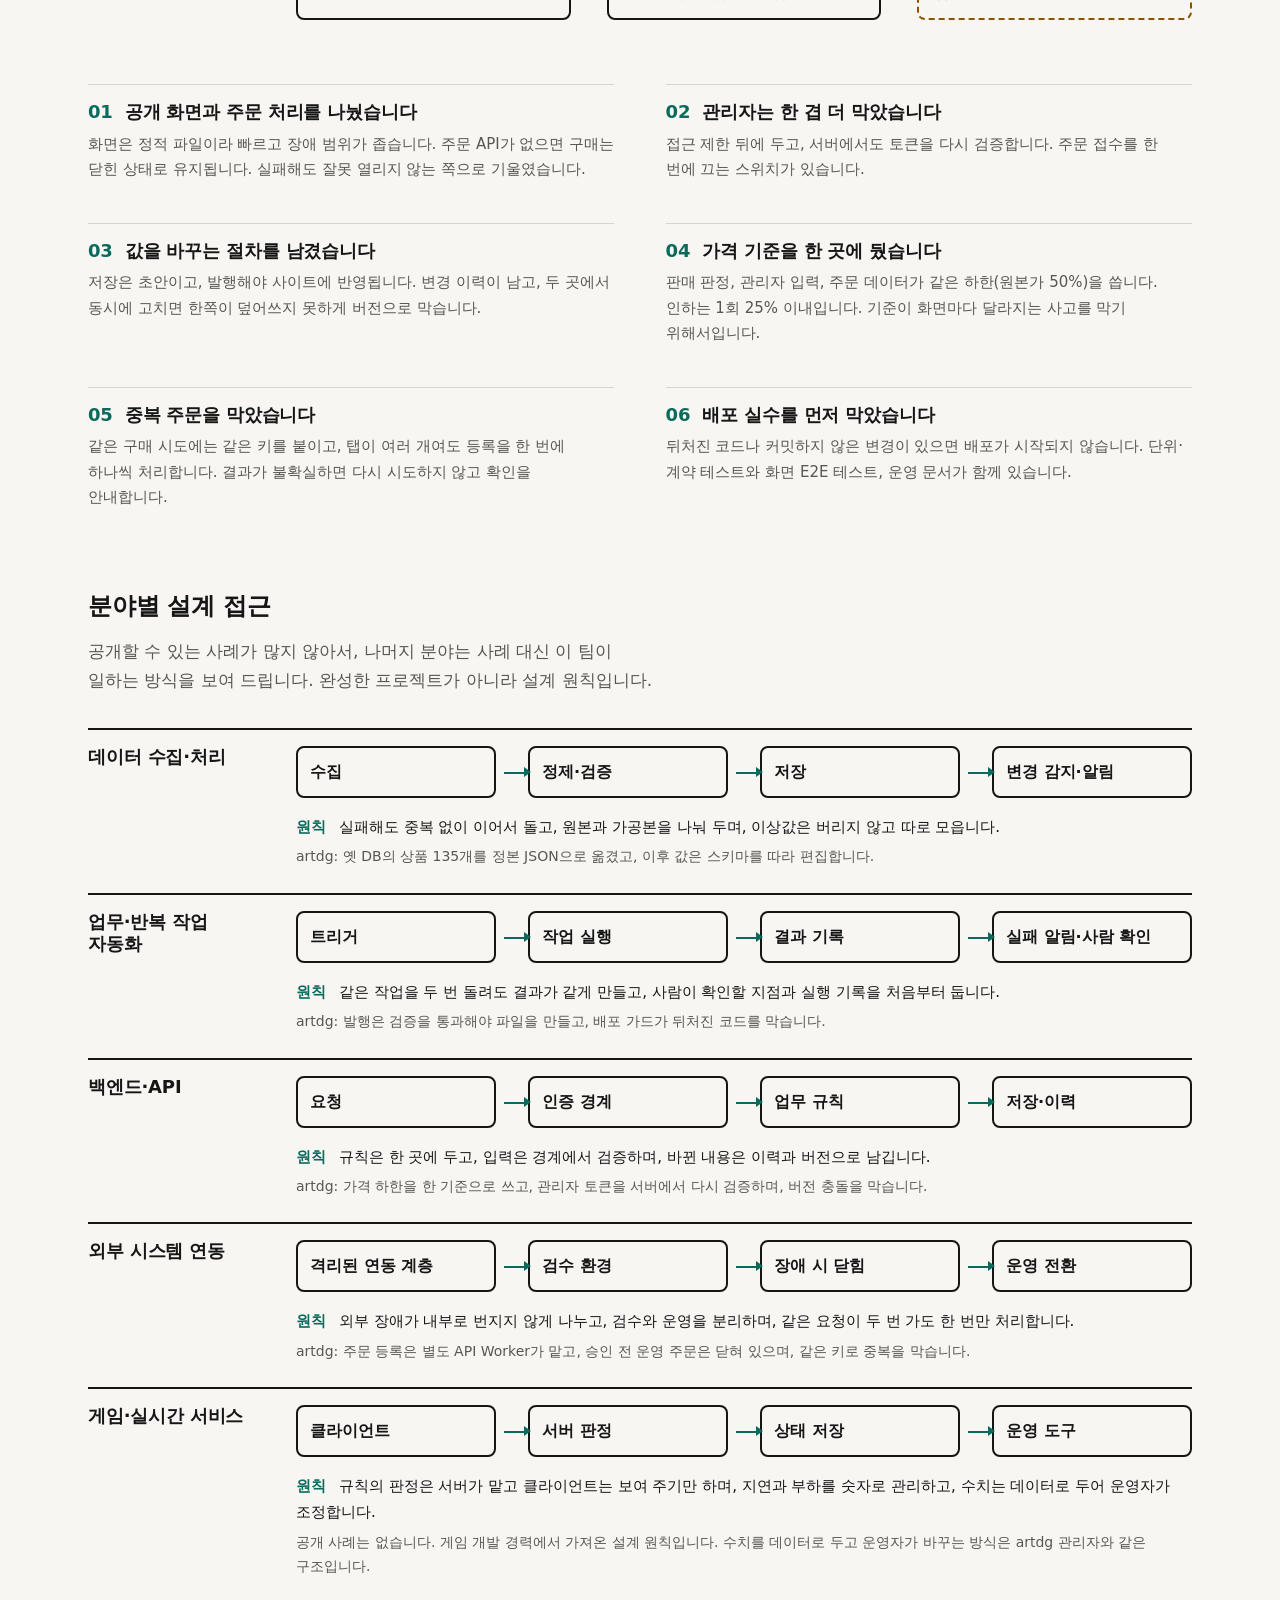
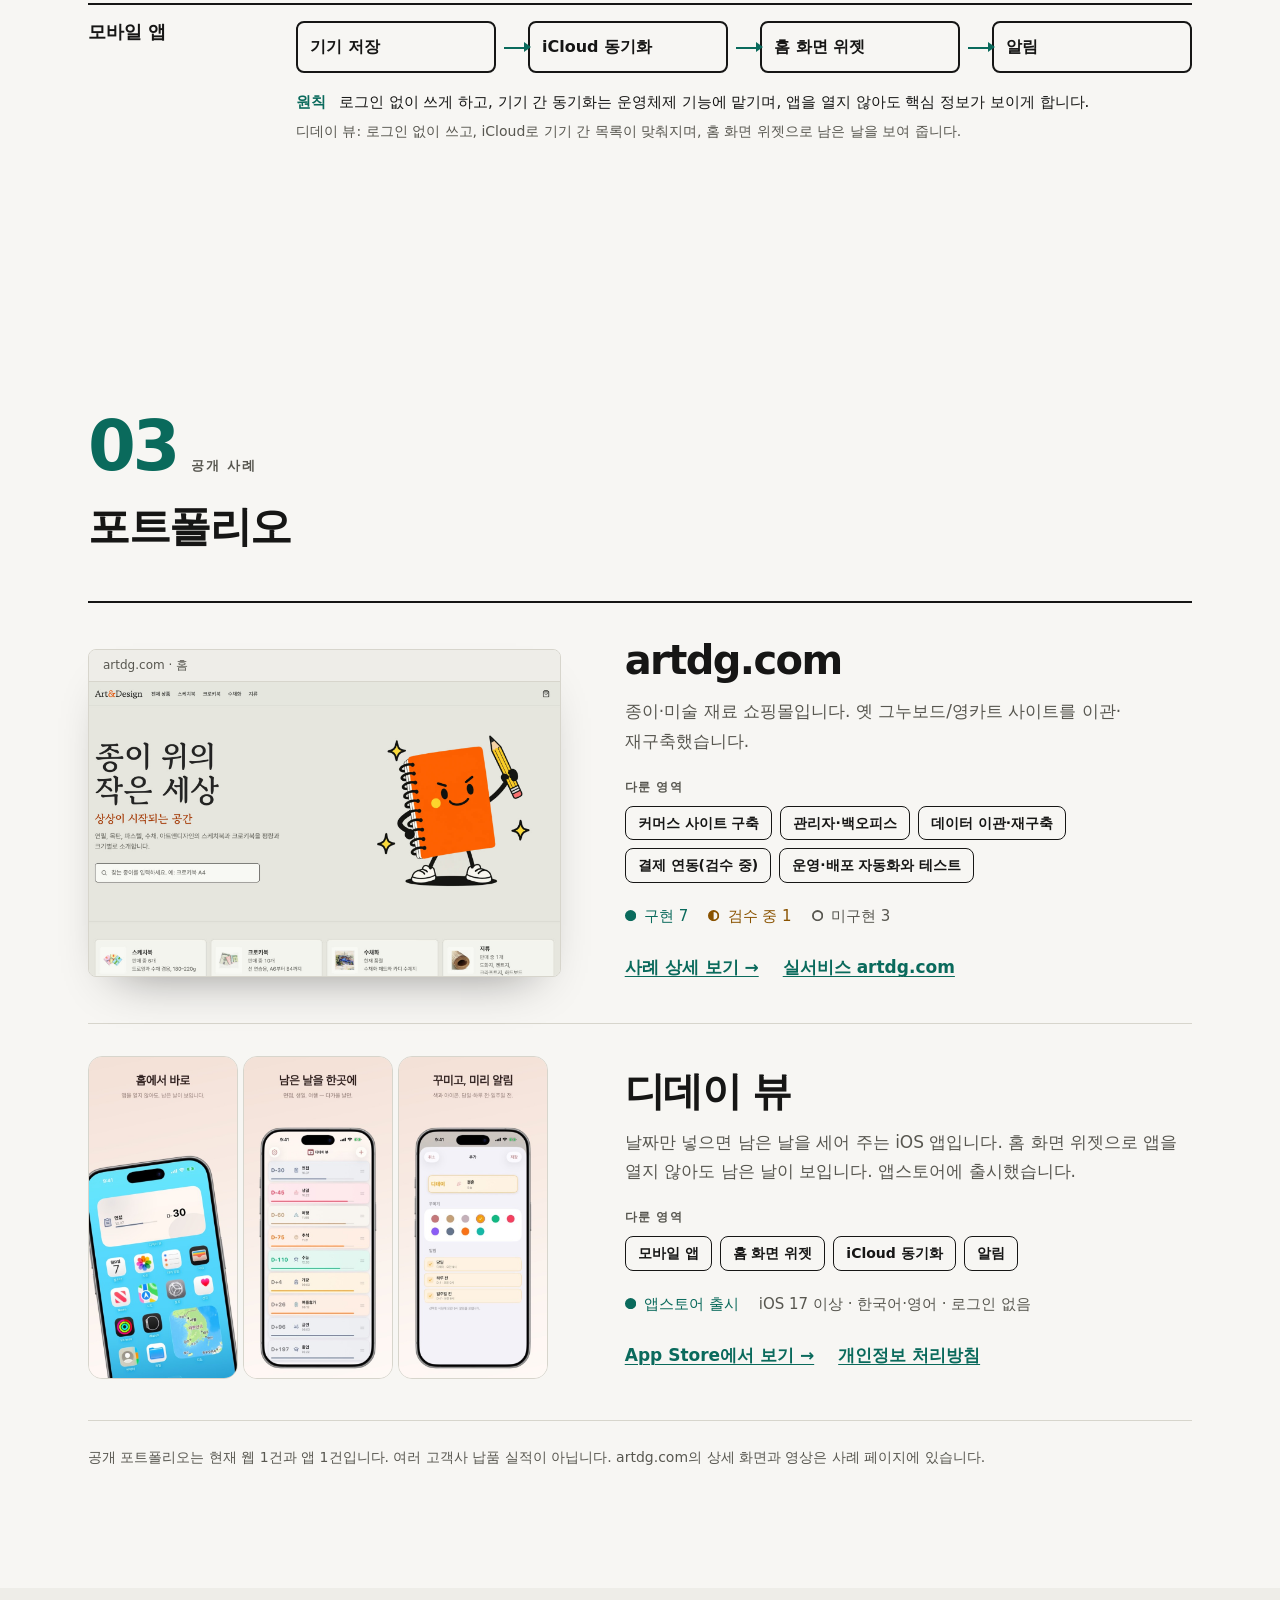
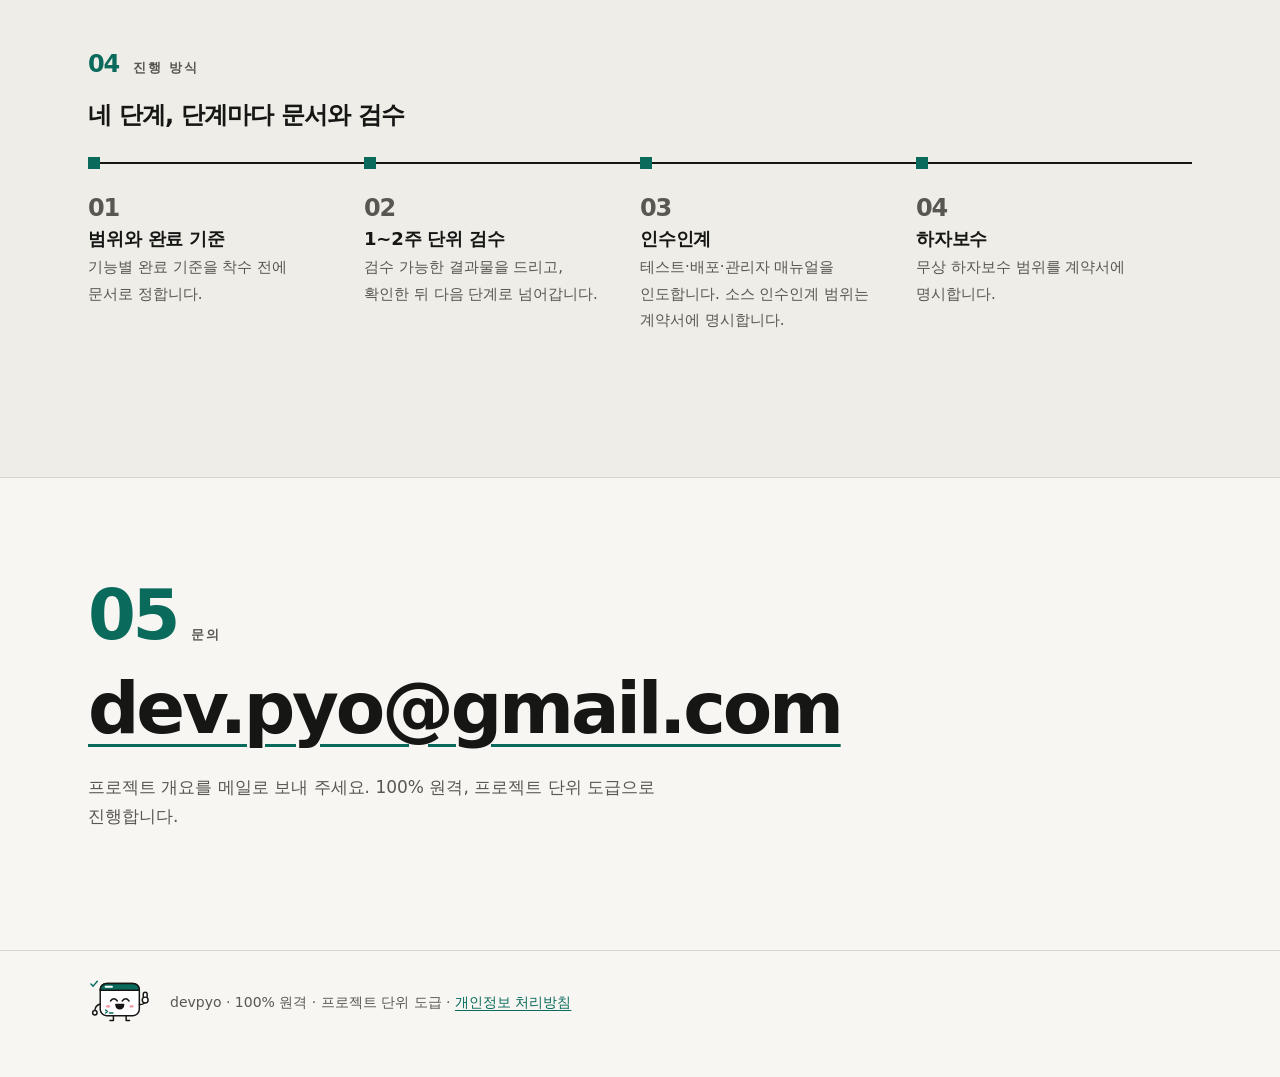
==== commit b229c0dd: "Home: link published app on the Korean App Store" ====
--- a/index.html
+++ b/index.html
@@ -329,7 +329,7 @@
             </ul>
           </div>
           <p class="stat-line"><span class="done"><svg class="ic" aria-hidden="true"><use href="#i-done"/></svg>앱스토어 출시</span> <span>iOS 17 이상 · 한국어·영어 · 로그인 없음</span></p>
-          <p class="links"><a href="privacy/ko.html">개인정보 처리방침</a></p>
+          <p class="links"><a href="https://apps.apple.com/kr/app/%EB%94%94%EB%8D%B0%EC%9D%B4-%EB%B7%B0/id6808847194" rel="noopener">App Store에서 보기 →</a><a href="privacy/ko.html">개인정보 처리방침</a></p>
         </div>
       </li>
     </ol>
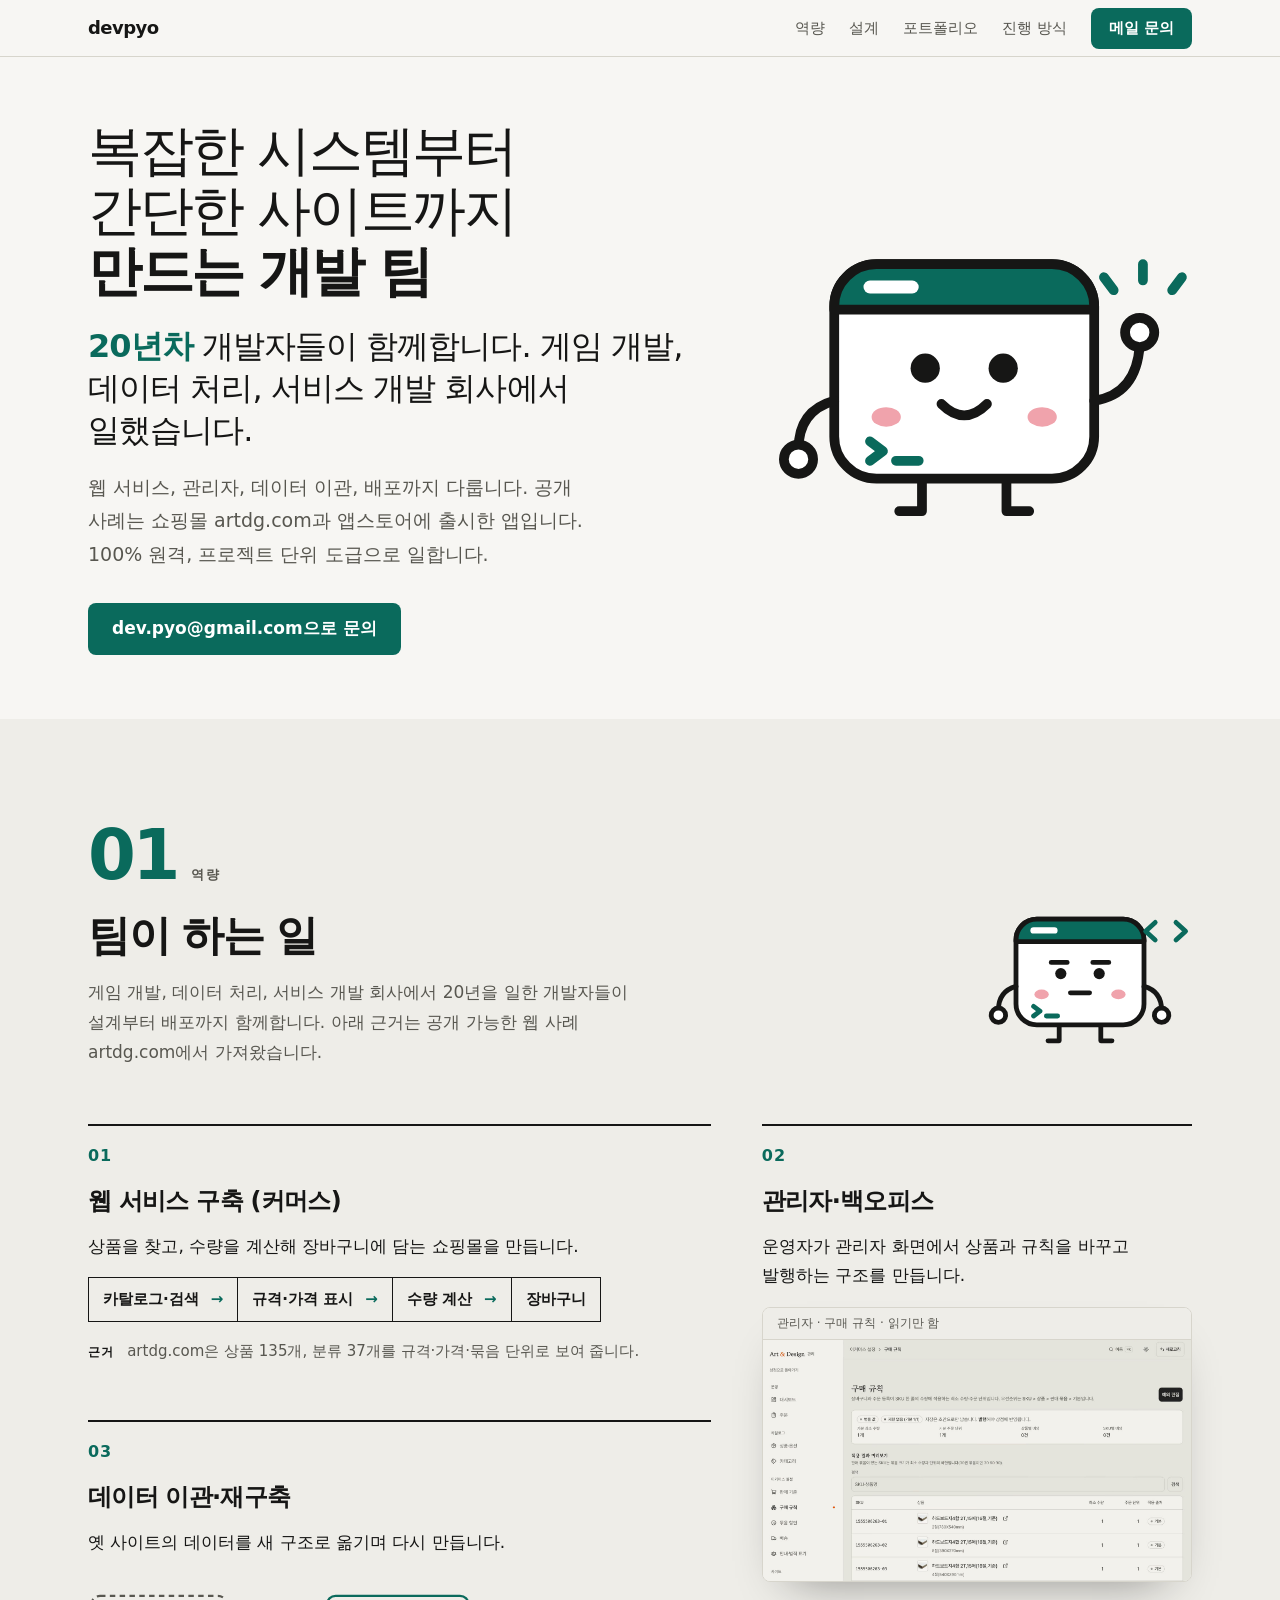
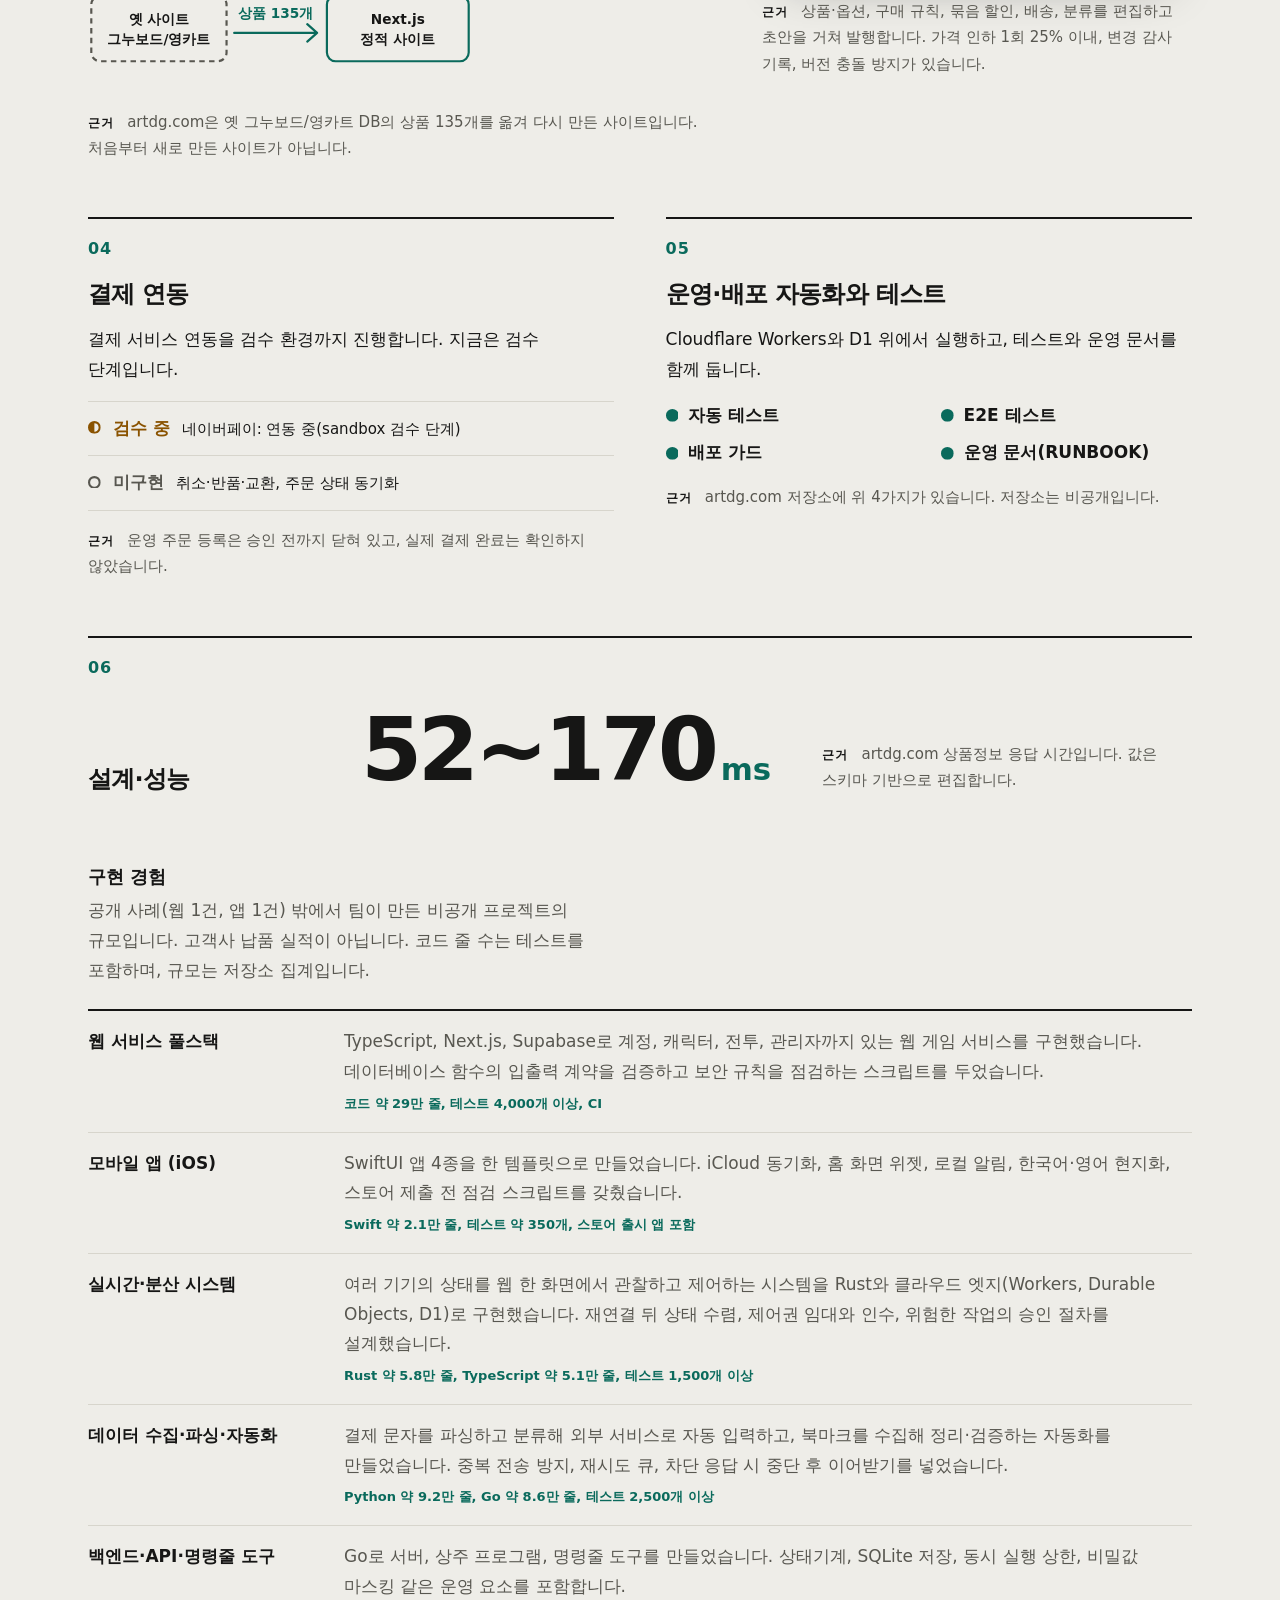
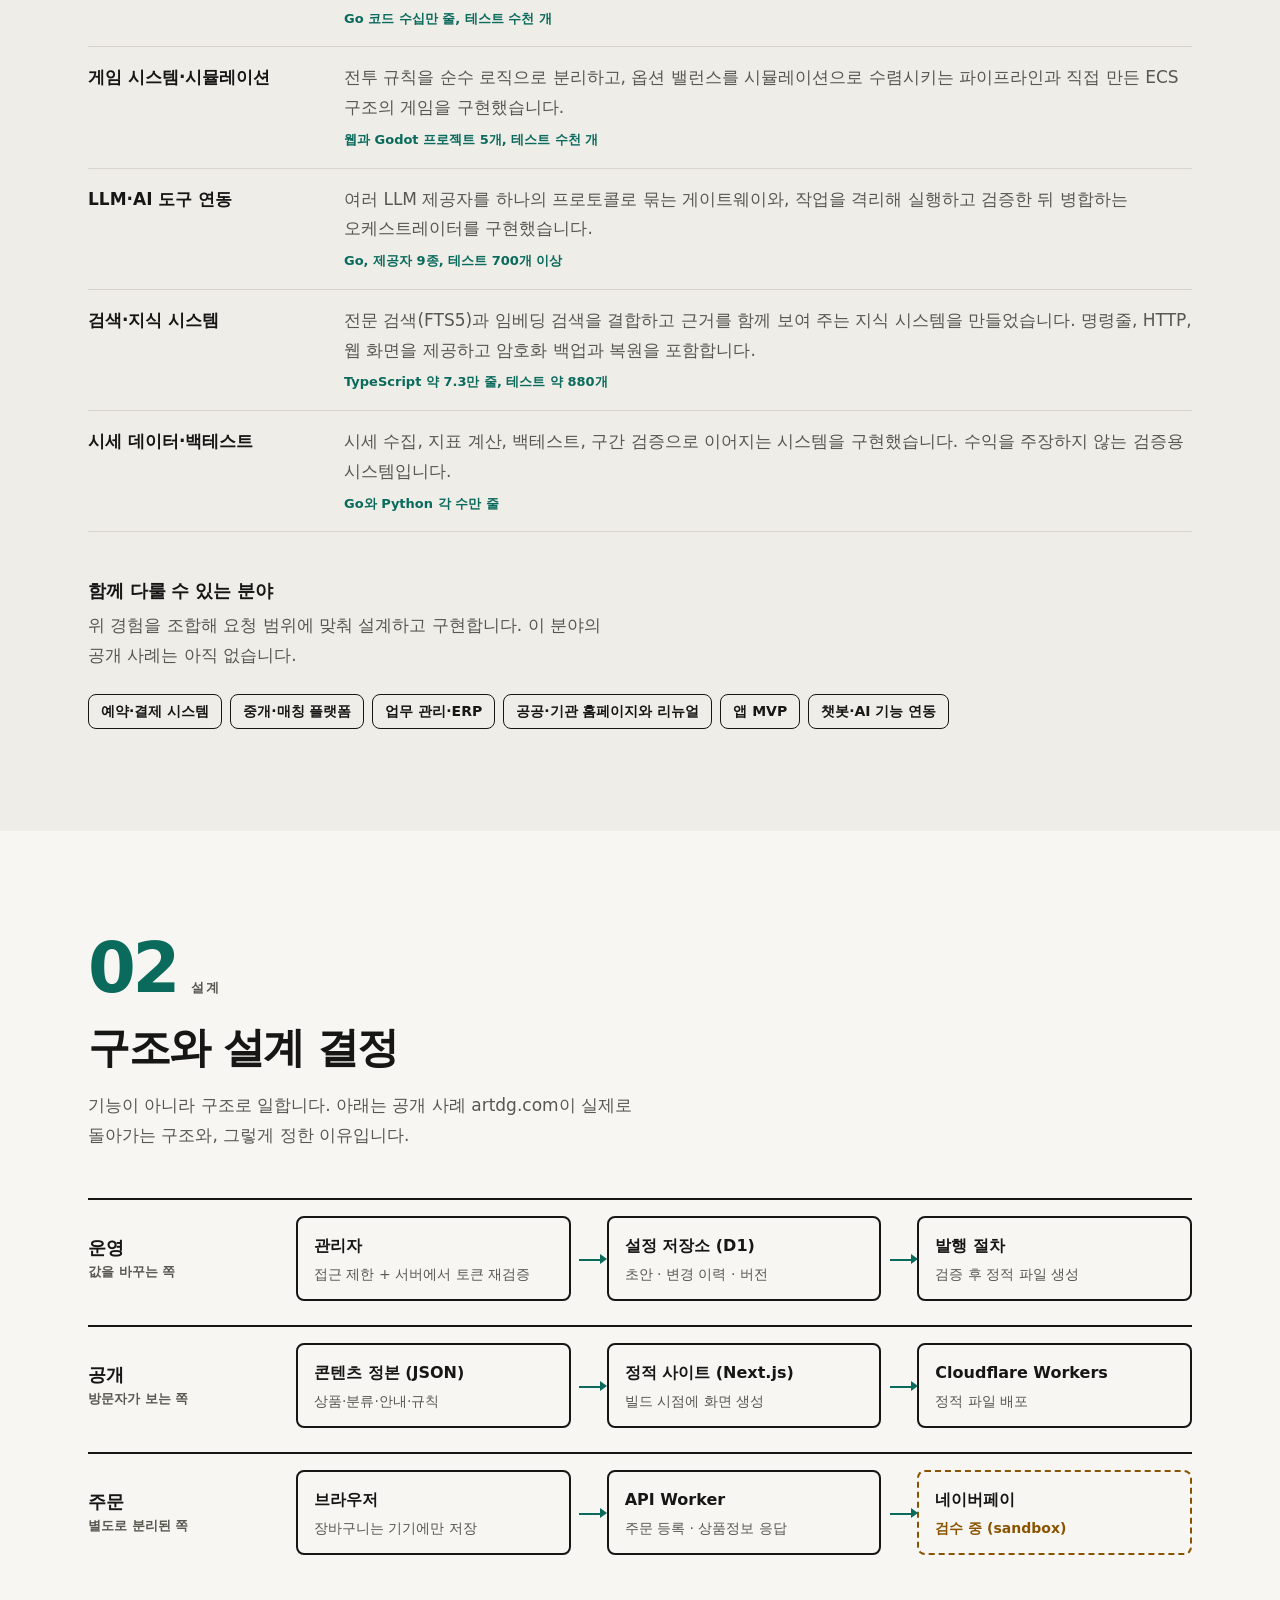
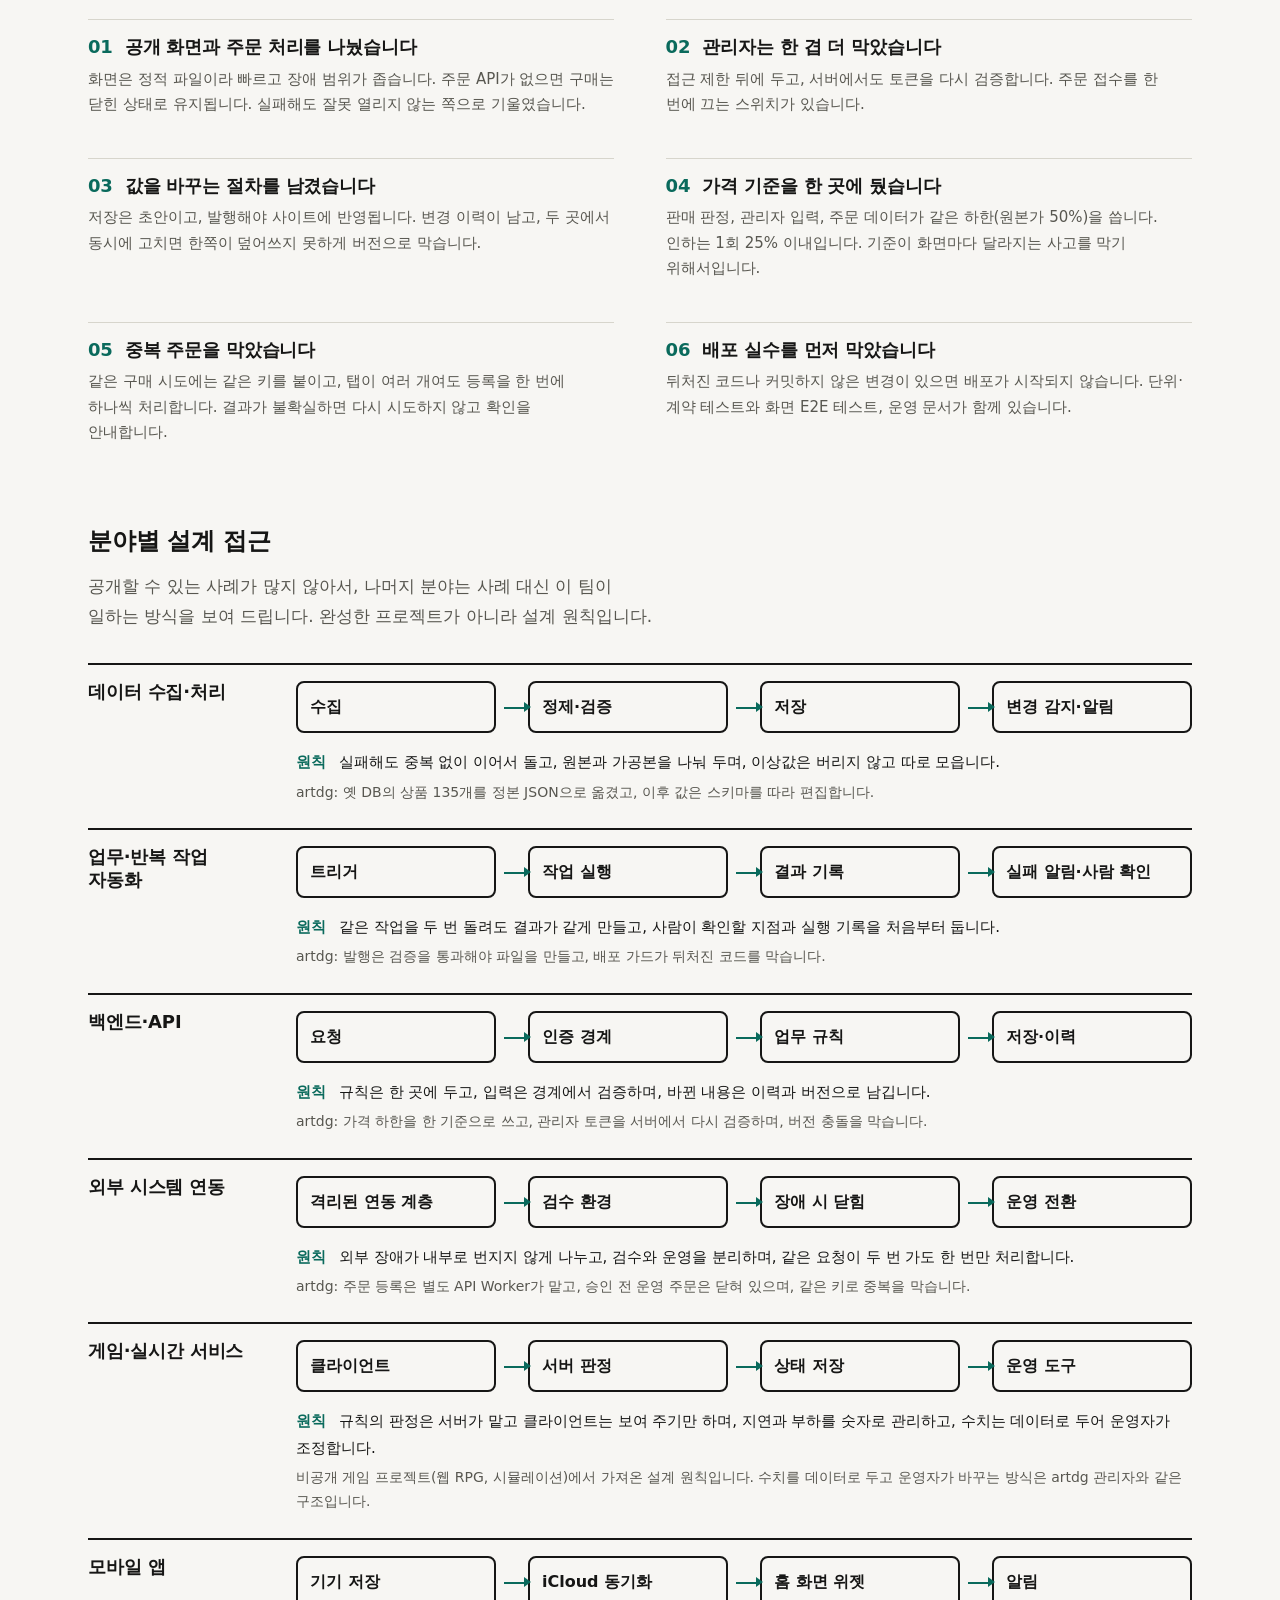
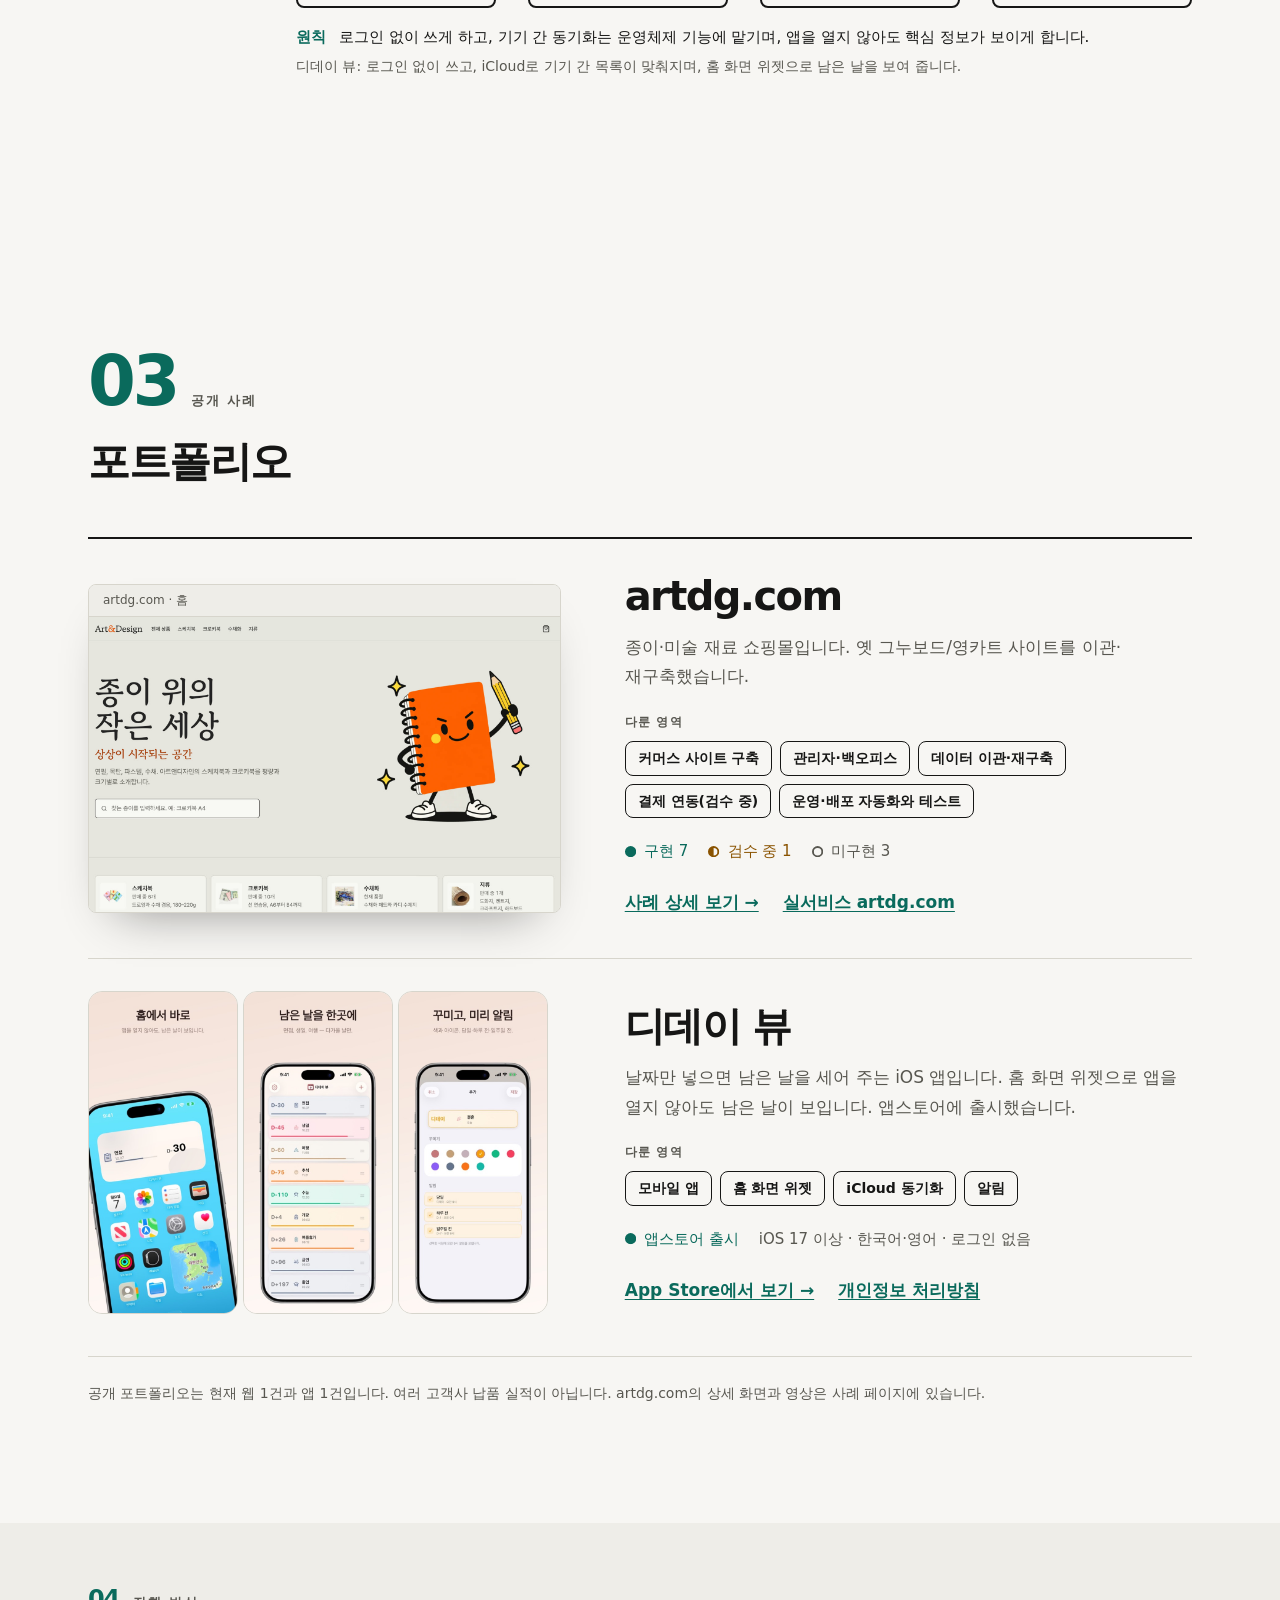
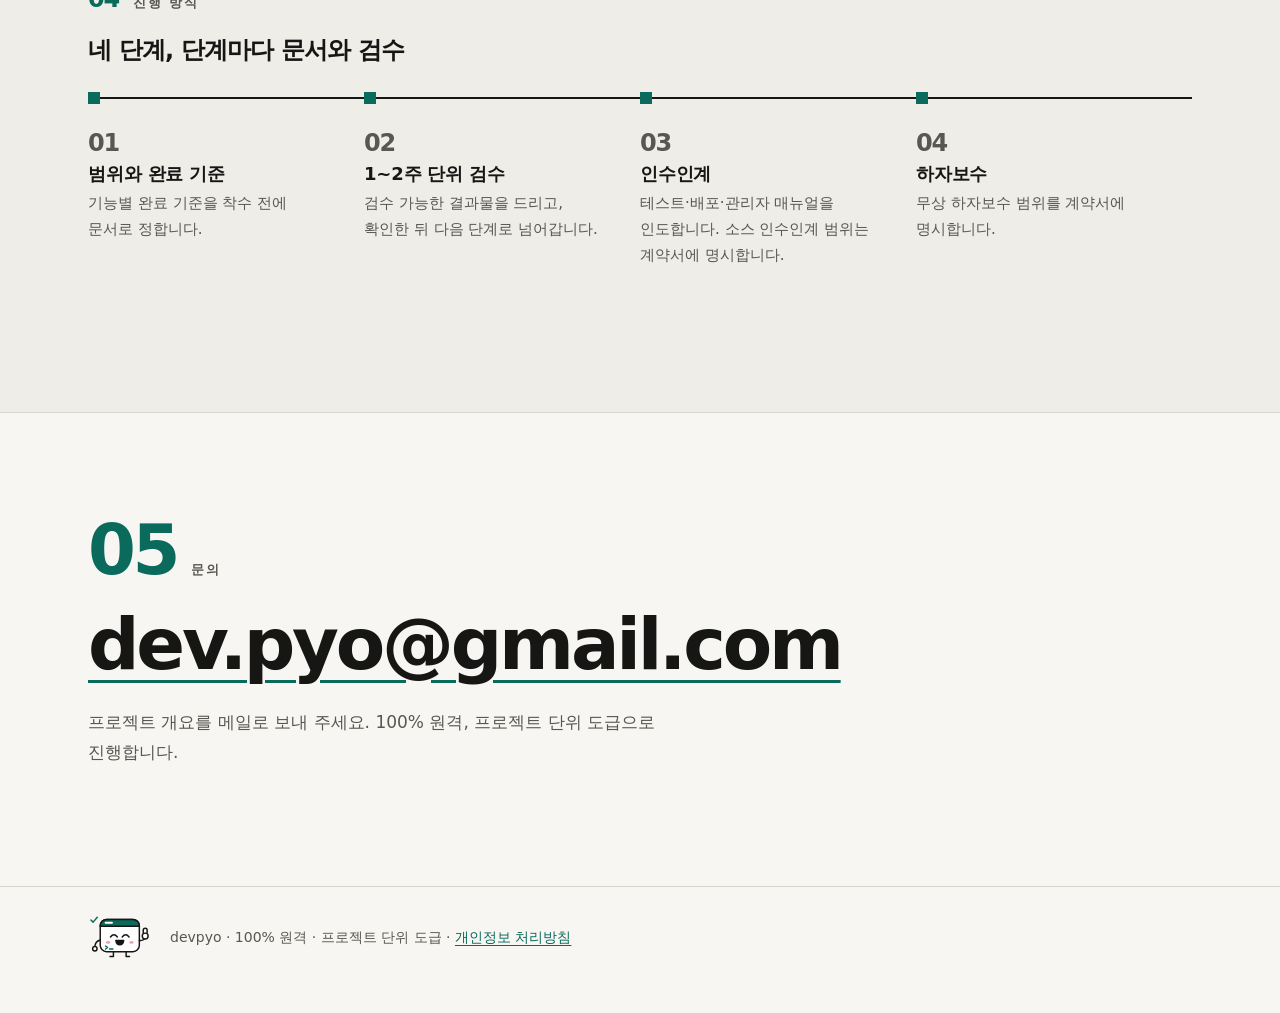
==== commit 0ebdf4ee: "Home: add generalized implementation experience and adjacent fields" ====
--- a/index.html
+++ b/index.html
@@ -166,6 +166,31 @@
       </li>
     </ol>
 
+    <div class="more" aria-labelledby="exp-h">
+      <h3 id="exp-h">구현 경험</h3>
+      <p>공개 사례(웹 1건, 앱 1건) 밖에서 팀이 만든 비공개 프로젝트의 규모입니다. 고객사 납품 실적이 아닙니다. 코드 줄 수는 테스트를 포함하며, 규모는 저장소 집계입니다.</p>
+      <ul class="rows">
+        <li><b>웹 서비스 풀스택</b><span>TypeScript, Next.js, Supabase로 계정, 캐릭터, 전투, 관리자까지 있는 웹 게임 서비스를 구현했습니다. 데이터베이스 함수의 입출력 계약을 검증하고 보안 규칙을 점검하는 스크립트를 두었습니다.<small>코드 약 29만 줄, 테스트 4,000개 이상, CI</small></span></li>
+        <li><b>모바일 앱 (iOS)</b><span>SwiftUI 앱 4종을 한 템플릿으로 만들었습니다. iCloud 동기화, 홈 화면 위젯, 로컬 알림, 한국어·영어 현지화, 스토어 제출 전 점검 스크립트를 갖췄습니다.<small>Swift 약 2.1만 줄, 테스트 약 350개, 스토어 출시 앱 포함</small></span></li>
+        <li><b>실시간·분산 시스템</b><span>여러 기기의 상태를 웹 한 화면에서 관찰하고 제어하는 시스템을 Rust와 클라우드 엣지(Workers, Durable Objects, D1)로 구현했습니다. 재연결 뒤 상태 수렴, 제어권 임대와 인수, 위험한 작업의 승인 절차를 설계했습니다.<small>Rust 약 5.8만 줄, TypeScript 약 5.1만 줄, 테스트 1,500개 이상</small></span></li>
+        <li><b>데이터 수집·파싱·자동화</b><span>결제 문자를 파싱하고 분류해 외부 서비스로 자동 입력하고, 북마크를 수집해 정리·검증하는 자동화를 만들었습니다. 중복 전송 방지, 재시도 큐, 차단 응답 시 중단 후 이어받기를 넣었습니다.<small>Python 약 9.2만 줄, Go 약 8.6만 줄, 테스트 2,500개 이상</small></span></li>
+        <li><b>백엔드·API·명령줄 도구</b><span>Go로 서버, 상주 프로그램, 명령줄 도구를 만들었습니다. 상태기계, SQLite 저장, 동시 실행 상한, 비밀값 마스킹 같은 운영 요소를 포함합니다.<small>Go 코드 수십만 줄, 테스트 수천 개</small></span></li>
+        <li><b>게임 시스템·시뮬레이션</b><span>전투 규칙을 순수 로직으로 분리하고, 옵션 밸런스를 시뮬레이션으로 수렴시키는 파이프라인과 직접 만든 ECS 구조의 게임을 구현했습니다.<small>웹과 Godot 프로젝트 5개, 테스트 수천 개</small></span></li>
+        <li><b>LLM·AI 도구 연동</b><span>여러 LLM 제공자를 하나의 프로토콜로 묶는 게이트웨이와, 작업을 격리해 실행하고 검증한 뒤 병합하는 오케스트레이터를 구현했습니다.<small>Go, 제공자 9종, 테스트 700개 이상</small></span></li>
+        <li><b>검색·지식 시스템</b><span>전문 검색(FTS5)과 임베딩 검색을 결합하고 근거를 함께 보여 주는 지식 시스템을 만들었습니다. 명령줄, HTTP, 웹 화면을 제공하고 암호화 백업과 복원을 포함합니다.<small>TypeScript 약 7.3만 줄, 테스트 약 880개</small></span></li>
+        <li><b>시세 데이터·백테스트</b><span>시세 수집, 지표 계산, 백테스트, 구간 검증으로 이어지는 시스템을 구현했습니다. 수익을 주장하지 않는 검증용 시스템입니다.<small>Go와 Python 각 수만 줄</small></span></li>
+      </ul>
+      <h3 class="exp2" id="exp2-h">함께 다룰 수 있는 분야</h3>
+      <p>위 경험을 조합해 요청 범위에 맞춰 설계하고 구현합니다. 이 분야의 공개 사례는 아직 없습니다.</p>
+      <ul class="chips" aria-labelledby="exp2-h">
+        <li>예약·결제 시스템</li>
+        <li>중개·매칭 플랫폼</li>
+        <li>업무 관리·ERP</li>
+        <li>공공·기관 홈페이지와 리뉴얼</li>
+        <li>앱 MVP</li>
+        <li>챗봇·AI 기능 연동</li>
+      </ul>
+    </div>
   </div>
 </section>
 
@@ -269,7 +294,7 @@
         <div>
           <ol class="chain c4"><li><b>클라이언트</b></li><li><b>서버 판정</b></li><li><b>상태 저장</b></li><li><b>운영 도구</b></li></ol>
           <p class="bp-p"><b>원칙</b> 규칙의 판정은 서버가 맡고 클라이언트는 보여 주기만 하며, 지연과 부하를 숫자로 관리하고, 수치는 데이터로 두어 운영자가 조정합니다.</p>
-          <p class="bp-e">공개 사례는 없습니다. 게임 개발 경력에서 가져온 설계 원칙입니다. 수치를 데이터로 두고 운영자가 바꾸는 방식은 artdg 관리자와 같은 구조입니다.</p>
+          <p class="bp-e">비공개 게임 프로젝트(웹 RPG, 시뮬레이션)에서 가져온 설계 원칙입니다. 수치를 데이터로 두고 운영자가 바꾸는 방식은 artdg 관리자와 같은 구조입니다.</p>
         </div>
       </div>
       <div class="lane">
--- a/style.css
+++ b/style.css
@@ -374,3 +374,6 @@
   .chain.c4 li+li::before{left:50%;top:-1.35rem;width:0;height:1rem;border-top:0;border-left:2px solid var(--accent)}
   .chain.c4 li+li::after{left:calc(50% - 5px);top:-.45rem;border:5px solid transparent;border-top:7px solid var(--accent);border-bottom:0}
 }
+
+.rows small{display:block;margin-top:.375rem;color:var(--accent);font-weight:700;font-size:.8125rem}
+.exp2{margin-top:3rem}
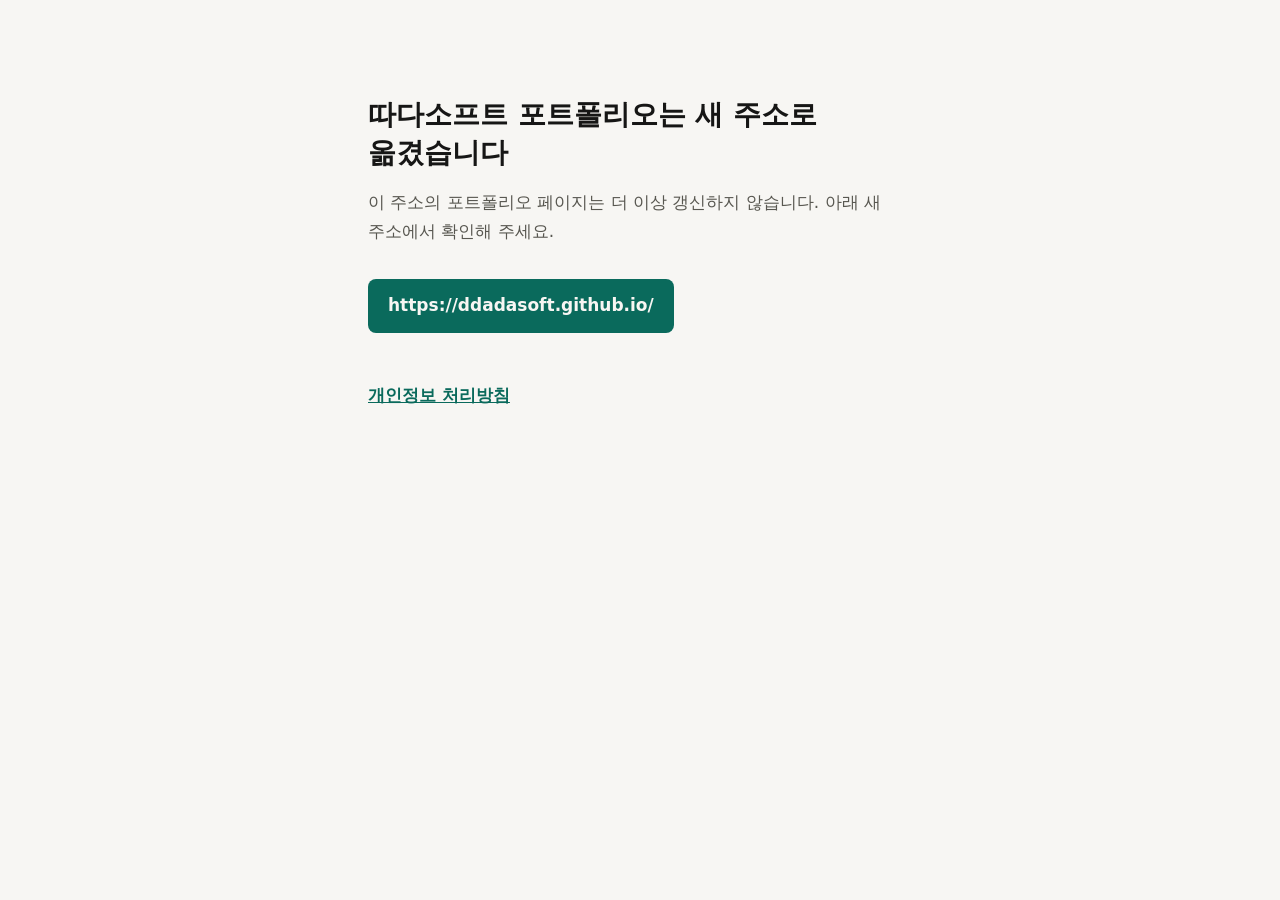
==== commit 1e47d9e9: "Legacy site: replace home and case pages with a notice pointing to the new address (privacy pages un" ====
--- a/index.html
+++ b/index.html
@@ -3,394 +3,28 @@
 <head>
 <meta charset="utf-8">
 <meta name="viewport" content="width=device-width, initial-scale=1">
-<title>devpyo | 복잡한 시스템부터 간단한 사이트까지 만드는 개발 팀</title>
-<meta name="description" content="복잡한 시스템부터 간단한 사이트까지 만드는 개발 팀 devpyo의 포트폴리오. 게임 개발, 데이터 처리, 서비스 개발 회사에서 일한 20년차 개발자들이 있는 팀의 설계 방식과 공개 사례를 소개합니다.">
+<title>새 주소 안내</title>
+<meta name="description" content="따다소프트 포트폴리오는 새 주소로 옮겼습니다.">
 <meta name="color-scheme" content="light dark">
-<link rel="icon" type="image/svg+xml" href="favicon.svg">
-<link rel="stylesheet" href="style.css">
+<link rel="canonical" href="https://ddadasoft.github.io/">
+<style>
+:root{color-scheme:light dark;--bg:#f7f6f3;--fg:#161615;--muted:#585750;--accent:#0a6a5c}
+@media (prefers-color-scheme:dark){:root{--bg:#121211;--fg:#ecebe6;--muted:#a5a49b;--accent:#5fd0ba}}
+body{margin:0;background:var(--bg);color:var(--fg);font:400 1.0625rem/1.75 Pretendard,"Apple SD Gothic Neo","Noto Sans KR",system-ui,sans-serif;word-break:keep-all}
+main{max-width:34rem;margin:0 auto;padding:6rem 1.25rem}
+h1{font-size:1.75rem;line-height:1.35;margin:0 0 1rem}
+p{margin:0 0 1rem;color:var(--muted)}
+a{color:var(--accent);font-weight:600}
+.go{display:inline-block;margin:1rem 0 2rem;padding:.75rem 1.25rem;background:var(--accent);color:var(--bg);border-radius:8px;text-decoration:none}
+:focus-visible{outline:2px solid var(--accent);outline-offset:3px}
+</style>
 </head>
 <body>
-<!--sprite-->
-<svg width="0" height="0" style="position:absolute" aria-hidden="true" focusable="false">
-  <symbol id="i-done" viewBox="0 0 12 12"><circle cx="6" cy="6" r="6" fill="currentColor"/></symbol>
-  <symbol id="i-part" viewBox="0 0 12 12"><circle cx="6" cy="6" r="5" fill="none" stroke="currentColor" stroke-width="2"/><path d="M6 1a5 5 0 0 0 0 10z" fill="currentColor"/></symbol>
-  <symbol id="i-none" viewBox="0 0 12 12"><circle cx="6" cy="6" r="5" fill="none" stroke="currentColor" stroke-width="2"/></symbol>
-  <symbol id="m-hi" viewBox="0 0 270 220">
-    
-<path class="s" d="M104 166v20h-14M156 166v20h14"/>
-<rect class="sb" x="50" y="34" width="160" height="132" rx="26"/>
-<path class="sa" d="M50 62v-2a26 26 0 0 1 26-26h108a26 26 0 0 1 26 26v2z"/>
-<rect class="fo" x="68" y="44" width="34" height="8" rx="4"/>
-<ellipse class="fc" cx="82" cy="128" rx="9" ry="6"/><ellipse class="fc" cx="178" cy="128" rx="9" ry="6"/>
-<path class="sc" d="M72 143l8 6-8 6M88 155h14"/>
-
-    <path class="s" d="M50 118q-22 6-22 30"/><circle class="sb" cx="28" cy="154" r="9"/>
-    <path class="s" d="M210 118q26-4 28-34"/><circle class="sb" cx="238" cy="76" r="9"/>
-    <path class="sc" d="M222 50l-6-8M240 44v-10M258 50l6-8"/>
-    <circle class="fi eye" cx="106" cy="98" r="9"/><circle class="fi eye" cx="154" cy="98" r="9"/>
-    <path class="s" d="M116 120q14 14 28 0"/>
-  </symbol>
-  <symbol id="m-work" viewBox="0 0 270 220">
-    
-<path class="s" d="M104 166v20h-14M156 166v20h14"/>
-<rect class="sb" x="50" y="34" width="160" height="132" rx="26"/>
-<path class="sa" d="M50 62v-2a26 26 0 0 1 26-26h108a26 26 0 0 1 26 26v2z"/>
-<rect class="fo" x="68" y="44" width="34" height="8" rx="4"/>
-<ellipse class="fc" cx="82" cy="128" rx="9" ry="6"/><ellipse class="fc" cx="178" cy="128" rx="9" ry="6"/>
-<path class="sc" d="M72 143l8 6-8 6M88 155h14"/>
-
-    <path class="s" d="M50 118q-22 6-22 30"/><circle class="sb" cx="28" cy="154" r="9"/>
-    <path class="s" d="M210 118q22 6 22 30"/><circle class="sb" cx="232" cy="154" r="9"/>
-    <path class="sc" d="M224 38l-12 11 12 11M250 38l12 11-12 11"/>
-    <circle class="fi eye" cx="106" cy="102" r="7"/><circle class="fi eye" cx="154" cy="102" r="7"/>
-    <path class="s" d="M94 88h20M146 88h20M118 126h24"/>
-  </symbol>
-  <symbol id="m-done" viewBox="0 0 270 220">
-    
-<path class="s" d="M104 166v20h-14M156 166v20h14"/>
-<rect class="sb" x="50" y="34" width="160" height="132" rx="26"/>
-<path class="sa" d="M50 62v-2a26 26 0 0 1 26-26h108a26 26 0 0 1 26 26v2z"/>
-<rect class="fo" x="68" y="44" width="34" height="8" rx="4"/>
-<ellipse class="fc" cx="82" cy="128" rx="9" ry="6"/><ellipse class="fc" cx="178" cy="128" rx="9" ry="6"/>
-<path class="sc" d="M72 143l8 6-8 6M88 155h14"/>
-
-    <path class="s" d="M50 118q-22 6-22 30"/><circle class="sb" cx="28" cy="154" r="9"/>
-    <rect class="sb" x="226" y="70" width="16" height="24" rx="8"/>
-    <path class="s" d="M210 120q22 2 24-14"/><circle class="sb" cx="234" cy="102" r="12"/>
-    <path class="sc" d="M12 36l9 9 17-20"/>
-    <path class="s" d="M92 106q14-18 28 0M140 106q14-18 28 0"/>
-    <path class="sk" d="M114 120h32q-2 18-16 18t-16-18z"/>
-  </symbol>
-</svg>
-<!--/sprite-->
-<a class="skip" href="#main">본문으로 건너뛰기</a>
-<header class="top">
-  <div class="wrap">
-    <a class="brand" href="index.html">devpyo</a>
-    <nav aria-label="페이지 이동">
-      <a href="#skills">역량</a>
-      <a href="#arch">설계</a>
-      <a href="#works">포트폴리오</a>
-      <a href="#process">진행 방식</a>
-    </nav>
-    <a class="btn" href="mailto:dev.pyo@gmail.com">메일 문의</a>
-  </div>
-</header>
-
-<main id="main">
-
-<div class="wrap hero">
-  <div>
-    <h1><span>복잡한 시스템부터 간단한 사이트까지</span> <strong>만드는 개발 팀</strong></h1>
-    <p class="yrs"><b>20년차</b> 개발자들이 함께합니다. 게임 개발, 데이터 처리, 서비스 개발 회사에서 일했습니다.</p>
-    <p class="lead">웹 서비스, 관리자, 데이터 이관, 배포까지 다룹니다. 공개 사례는 쇼핑몰 artdg.com과 앱스토어에 출시한 앱입니다. 100% 원격, 프로젝트 단위 도급으로 일합니다.</p>
-    <p class="cta"><a class="btn lg" href="mailto:dev.pyo@gmail.com">dev.pyo@gmail.com으로 문의</a></p>
-  </div>
-  <svg class="mascot hero-m" role="img" aria-label="devpyo 마스코트. 눈과 웃는 입이 있는 둥근 터미널 창이 한 손을 들어 인사한다." viewBox="0 0 270 220" width="540" height="440"><use href="#m-hi"/></svg>
-</div>
-
-<section class="band alt" id="skills" aria-labelledby="skills-h">
-  <div class="wrap">
-    <div class="cap-head">
-      <div>
-        <div class="label"><b>01</b><span>역량</span></div>
-        <h2 id="skills-h">팀이 하는 일</h2>
-        <p>게임 개발, 데이터 처리, 서비스 개발 회사에서 20년을 일한 개발자들이 설계부터 배포까지 함께합니다. 아래 근거는 공개 가능한 웹 사례 artdg.com에서 가져왔습니다.</p>
-      </div>
-      <svg class="mascot cap-m" aria-hidden="true" focusable="false" viewBox="0 0 270 220" width="216" height="176"><use href="#m-work"/></svg>
-    </div>
-
-    <ol class="caps">
-      <li class="cap c1">
-        <span class="no">01</span>
-        <h3>웹 서비스 구축 (커머스)</h3>
-        <p>상품을 찾고, 수량을 계산해 장바구니에 담는 쇼핑몰을 만듭니다.</p>
-        <ol class="flow" aria-label="구매 흐름">
-          <li>카탈로그·검색</li><li>규격·가격 표시</li><li>수량 계산</li><li>장바구니</li>
-        </ol>
-        <p class="ev"><b>근거</b> artdg.com은 상품 135개, 분류 37개를 규격·가격·묶음 단위로 보여 줍니다.</p>
-      </li>
-      <li class="cap c2">
-        <span class="no">02</span>
-        <h3>관리자·백오피스</h3>
-        <p>운영자가 관리자 화면에서 상품과 규칙을 바꾸고 발행하는 구조를 만듭니다.</p>
-        <div class="frame">
-          <div class="bar">관리자 · 구매 규칙 · 읽기만 함</div>
-          <img src="media/admin-purchase-rules.jpg" width="1600" height="900" alt="관리자 구매 규칙 화면. 기본 최소 수량과 주문 단위, 적용 결과 미리보기 표가 보인다." loading="lazy">
-        </div>
-        <p class="ev"><b>근거</b> 상품·옵션, 구매 규칙, 묶음 할인, 배송, 분류를 편집하고 초안을 거쳐 발행합니다. 가격 인하 1회 25% 이내, 변경 감사 기록, 버전 충돌 방지가 있습니다.</p>
-      </li>
-      <li class="cap c3">
-        <span class="no">03</span>
-        <h3>데이터 이관·재구축</h3>
-        <p>옛 사이트의 데이터를 새 구조로 옮기며 다시 만듭니다.</p>
-        <svg class="dg" role="img" aria-label="옛 그누보드/영카트 사이트에서 새 Next.js 정적 사이트로 상품 135개를 옮기는 도식" viewBox="0 0 352 100" width="352" height="100">
-          <rect class="old" x="3" y="20" width="124" height="60" rx="8"/>
-          <text x="65" y="46" text-anchor="middle">옛 사이트</text>
-          <text x="65" y="64" text-anchor="middle">그누보드/영카트</text>
-          <path class="ar" d="M134 54h76m-9-8 9 8-9 8"/>
-          <text class="lb" x="172" y="40" text-anchor="middle">상품 135개</text>
-          <rect class="new" x="219" y="20" width="130" height="60" rx="8"/>
-          <text x="284" y="46" text-anchor="middle">Next.js</text>
-          <text x="284" y="64" text-anchor="middle">정적 사이트</text>
-        </svg>
-        <p class="ev"><b>근거</b> artdg.com은 옛 그누보드/영카트 DB의 상품 135개를 옮겨 다시 만든 사이트입니다. 처음부터 새로 만든 사이트가 아닙니다.</p>
-      </li>
-      <li class="cap c4">
-        <span class="no">04</span>
-        <h3>결제 연동</h3>
-        <p>결제 서비스 연동을 검수 환경까지 진행합니다. 지금은 검수 단계입니다.</p>
-        <ul class="stl">
-          <li class="part"><svg class="ic" aria-hidden="true"><use href="#i-part"/></svg><strong>검수 중</strong><span>네이버페이: 연동 중(sandbox 검수 단계)</span></li>
-          <li class="none"><svg class="ic" aria-hidden="true"><use href="#i-none"/></svg><strong>미구현</strong><span>취소·반품·교환, 주문 상태 동기화</span></li>
-        </ul>
-        <p class="ev"><b>근거</b> 운영 주문 등록은 승인 전까지 닫혀 있고, 실제 결제 완료는 확인하지 않았습니다.</p>
-      </li>
-      <li class="cap c5">
-        <span class="no">05</span>
-        <h3>운영·배포 자동화와 테스트</h3>
-        <p>Cloudflare Workers와 D1 위에서 실행하고, 테스트와 운영 문서를 함께 둡니다.</p>
-        <ul class="ck">
-          <li><svg class="ic" aria-hidden="true"><use href="#i-done"/></svg>자동 테스트</li>
-          <li><svg class="ic" aria-hidden="true"><use href="#i-done"/></svg>E2E 테스트</li>
-          <li><svg class="ic" aria-hidden="true"><use href="#i-done"/></svg>배포 가드</li>
-          <li><svg class="ic" aria-hidden="true"><use href="#i-done"/></svg>운영 문서(RUNBOOK)</li>
-        </ul>
-        <p class="ev"><b>근거</b> artdg.com 저장소에 위 4가지가 있습니다. 저장소는 비공개입니다.</p>
-      </li>
-      <li class="cap c6">
-        <span class="no">06</span>
-        <h3>설계·성능</h3>
-        <p class="big">52~170<small>ms</small></p>
-        <p class="ev"><b>근거</b> artdg.com 상품정보 응답 시간입니다. 값은 스키마 기반으로 편집합니다.</p>
-      </li>
-    </ol>
-
-    <div class="more" aria-labelledby="exp-h">
-      <h3 id="exp-h">구현 경험</h3>
-      <p>공개 사례(웹 1건, 앱 1건) 밖에서 팀이 만든 비공개 프로젝트의 규모입니다. 고객사 납품 실적이 아닙니다. 코드 줄 수는 테스트를 포함하며, 규모는 저장소 집계입니다.</p>
-      <ul class="rows">
-        <li><b>웹 서비스 풀스택</b><span>TypeScript, Next.js, Supabase로 계정, 캐릭터, 전투, 관리자까지 있는 웹 게임 서비스를 구현했습니다. 데이터베이스 함수의 입출력 계약을 검증하고 보안 규칙을 점검하는 스크립트를 두었습니다.<small>코드 약 29만 줄, 테스트 4,000개 이상, CI</small></span></li>
-        <li><b>모바일 앱 (iOS)</b><span>SwiftUI 앱 4종을 한 템플릿으로 만들었습니다. iCloud 동기화, 홈 화면 위젯, 로컬 알림, 한국어·영어 현지화, 스토어 제출 전 점검 스크립트를 갖췄습니다.<small>Swift 약 2.1만 줄, 테스트 약 350개, 스토어 출시 앱 포함</small></span></li>
-        <li><b>실시간·분산 시스템</b><span>여러 기기의 상태를 웹 한 화면에서 관찰하고 제어하는 시스템을 Rust와 클라우드 엣지(Workers, Durable Objects, D1)로 구현했습니다. 재연결 뒤 상태 수렴, 제어권 임대와 인수, 위험한 작업의 승인 절차를 설계했습니다.<small>Rust 약 5.8만 줄, TypeScript 약 5.1만 줄, 테스트 1,500개 이상</small></span></li>
-        <li><b>데이터 수집·파싱·자동화</b><span>결제 문자를 파싱하고 분류해 외부 서비스로 자동 입력하고, 북마크를 수집해 정리·검증하는 자동화를 만들었습니다. 중복 전송 방지, 재시도 큐, 차단 응답 시 중단 후 이어받기를 넣었습니다.<small>Python 약 9.2만 줄, Go 약 8.6만 줄, 테스트 2,500개 이상</small></span></li>
-        <li><b>백엔드·API·명령줄 도구</b><span>Go로 서버, 상주 프로그램, 명령줄 도구를 만들었습니다. 상태기계, SQLite 저장, 동시 실행 상한, 비밀값 마스킹 같은 운영 요소를 포함합니다.<small>Go 코드 수십만 줄, 테스트 수천 개</small></span></li>
-        <li><b>게임 시스템·시뮬레이션</b><span>전투 규칙을 순수 로직으로 분리하고, 옵션 밸런스를 시뮬레이션으로 수렴시키는 파이프라인과 직접 만든 ECS 구조의 게임을 구현했습니다.<small>웹과 Godot 프로젝트 5개, 테스트 수천 개</small></span></li>
-        <li><b>LLM·AI 도구 연동</b><span>여러 LLM 제공자를 하나의 프로토콜로 묶는 게이트웨이와, 작업을 격리해 실행하고 검증한 뒤 병합하는 오케스트레이터를 구현했습니다.<small>Go, 제공자 9종, 테스트 700개 이상</small></span></li>
-        <li><b>검색·지식 시스템</b><span>전문 검색(FTS5)과 임베딩 검색을 결합하고 근거를 함께 보여 주는 지식 시스템을 만들었습니다. 명령줄, HTTP, 웹 화면을 제공하고 암호화 백업과 복원을 포함합니다.<small>TypeScript 약 7.3만 줄, 테스트 약 880개</small></span></li>
-        <li><b>시세 데이터·백테스트</b><span>시세 수집, 지표 계산, 백테스트, 구간 검증으로 이어지는 시스템을 구현했습니다. 수익을 주장하지 않는 검증용 시스템입니다.<small>Go와 Python 각 수만 줄</small></span></li>
-      </ul>
-      <h3 class="exp2" id="exp2-h">함께 다룰 수 있는 분야</h3>
-      <p>위 경험을 조합해 요청 범위에 맞춰 설계하고 구현합니다. 이 분야의 공개 사례는 아직 없습니다.</p>
-      <ul class="chips" aria-labelledby="exp2-h">
-        <li>예약·결제 시스템</li>
-        <li>중개·매칭 플랫폼</li>
-        <li>업무 관리·ERP</li>
-        <li>공공·기관 홈페이지와 리뉴얼</li>
-        <li>앱 MVP</li>
-        <li>챗봇·AI 기능 연동</li>
-      </ul>
-    </div>
-  </div>
-</section>
-
-<section class="band" id="arch" aria-labelledby="arch-h">
-  <div class="wrap">
-    <div class="label"><b>02</b><span>설계</span></div>
-    <h2 id="arch-h">구조와 설계 결정</h2>
-    <p class="arch-lead">기능이 아니라 구조로 일합니다. 아래는 공개 사례 artdg.com이 실제로 돌아가는 구조와, 그렇게 정한 이유입니다.</p>
-
-    <div class="lanes" role="group" aria-label="artdg.com 시스템 구조">
-      <div class="lane">
-        <h3>운영 <small>값을 바꾸는 쪽</small></h3>
-        <ol class="chain">
-          <li><b>관리자</b><span>접근 제한 + 서버에서 토큰 재검증</span></li>
-          <li><b>설정 저장소 (D1)</b><span>초안 · 변경 이력 · 버전</span></li>
-          <li><b>발행 절차</b><span>검증 후 정적 파일 생성</span></li>
-        </ol>
-      </div>
-      <div class="lane">
-        <h3>공개 <small>방문자가 보는 쪽</small></h3>
-        <ol class="chain">
-          <li><b>콘텐츠 정본 (JSON)</b><span>상품·분류·안내·규칙</span></li>
-          <li><b>정적 사이트 (Next.js)</b><span>빌드 시점에 화면 생성</span></li>
-          <li><b>Cloudflare Workers</b><span>정적 파일 배포</span></li>
-        </ol>
-      </div>
-      <div class="lane">
-        <h3>주문 <small>별도로 분리된 쪽</small></h3>
-        <ol class="chain">
-          <li><b>브라우저</b><span>장바구니는 기기에만 저장</span></li>
-          <li><b>API Worker</b><span>주문 등록 · 상품정보 응답</span></li>
-          <li class="pend"><b>네이버페이</b><span>검수 중 (sandbox)</span></li>
-        </ol>
-      </div>
-    </div>
-
-    <ol class="decisions">
-      <li>
-        <h3>공개 화면과 주문 처리를 나눴습니다</h3>
-        <p>화면은 정적 파일이라 빠르고 장애 범위가 좁습니다. 주문 API가 없으면 구매는 닫힌 상태로 유지됩니다. 실패해도 잘못 열리지 않는 쪽으로 기울였습니다.</p>
-      </li>
-      <li>
-        <h3>관리자는 한 겹 더 막았습니다</h3>
-        <p>접근 제한 뒤에 두고, 서버에서도 토큰을 다시 검증합니다. 주문 접수를 한 번에 끄는 스위치가 있습니다.</p>
-      </li>
-      <li>
-        <h3>값을 바꾸는 절차를 남겼습니다</h3>
-        <p>저장은 초안이고, 발행해야 사이트에 반영됩니다. 변경 이력이 남고, 두 곳에서 동시에 고치면 한쪽이 덮어쓰지 못하게 버전으로 막습니다.</p>
-      </li>
-      <li>
-        <h3>가격 기준을 한 곳에 뒀습니다</h3>
-        <p>판매 판정, 관리자 입력, 주문 데이터가 같은 하한(원본가 50%)을 씁니다. 인하는 1회 25% 이내입니다. 기준이 화면마다 달라지는 사고를 막기 위해서입니다.</p>
-      </li>
-      <li>
-        <h3>중복 주문을 막았습니다</h3>
-        <p>같은 구매 시도에는 같은 키를 붙이고, 탭이 여러 개여도 등록을 한 번에 하나씩 처리합니다. 결과가 불확실하면 다시 시도하지 않고 확인을 안내합니다.</p>
-      </li>
-      <li>
-        <h3>배포 실수를 먼저 막았습니다</h3>
-        <p>뒤처진 코드나 커밋하지 않은 변경이 있으면 배포가 시작되지 않습니다. 단위·계약 테스트와 화면 E2E 테스트, 운영 문서가 함께 있습니다.</p>
-      </li>
-    </ol>
-
-    <h3 class="bp-h" id="bp-h">분야별 설계 접근</h3>
-    <p class="arch-lead">공개할 수 있는 사례가 많지 않아서, 나머지 분야는 사례 대신 이 팀이 일하는 방식을 보여 드립니다. 완성한 프로젝트가 아니라 설계 원칙입니다.</p>
-    <div class="lanes bp" role="group" aria-labelledby="bp-h">
-      <div class="lane">
-        <h3>데이터 수집·처리</h3>
-        <div>
-          <ol class="chain c4"><li><b>수집</b></li><li><b>정제·검증</b></li><li><b>저장</b></li><li><b>변경 감지·알림</b></li></ol>
-          <p class="bp-p"><b>원칙</b> 실패해도 중복 없이 이어서 돌고, 원본과 가공본을 나눠 두며, 이상값은 버리지 않고 따로 모읍니다.</p>
-          <p class="bp-e">artdg: 옛 DB의 상품 135개를 정본 JSON으로 옮겼고, 이후 값은 스키마를 따라 편집합니다.</p>
-        </div>
-      </div>
-      <div class="lane">
-        <h3>업무·반복 작업 자동화</h3>
-        <div>
-          <ol class="chain c4"><li><b>트리거</b></li><li><b>작업 실행</b></li><li><b>결과 기록</b></li><li><b>실패 알림·사람 확인</b></li></ol>
-          <p class="bp-p"><b>원칙</b> 같은 작업을 두 번 돌려도 결과가 같게 만들고, 사람이 확인할 지점과 실행 기록을 처음부터 둡니다.</p>
-          <p class="bp-e">artdg: 발행은 검증을 통과해야 파일을 만들고, 배포 가드가 뒤처진 코드를 막습니다.</p>
-        </div>
-      </div>
-      <div class="lane">
-        <h3>백엔드·API</h3>
-        <div>
-          <ol class="chain c4"><li><b>요청</b></li><li><b>인증 경계</b></li><li><b>업무 규칙</b></li><li><b>저장·이력</b></li></ol>
-          <p class="bp-p"><b>원칙</b> 규칙은 한 곳에 두고, 입력은 경계에서 검증하며, 바뀐 내용은 이력과 버전으로 남깁니다.</p>
-          <p class="bp-e">artdg: 가격 하한을 한 기준으로 쓰고, 관리자 토큰을 서버에서 다시 검증하며, 버전 충돌을 막습니다.</p>
-        </div>
-      </div>
-      <div class="lane">
-        <h3>외부 시스템 연동</h3>
-        <div>
-          <ol class="chain c4"><li><b>격리된 연동 계층</b></li><li><b>검수 환경</b></li><li><b>장애 시 닫힘</b></li><li><b>운영 전환</b></li></ol>
-          <p class="bp-p"><b>원칙</b> 외부 장애가 내부로 번지지 않게 나누고, 검수와 운영을 분리하며, 같은 요청이 두 번 가도 한 번만 처리합니다.</p>
-          <p class="bp-e">artdg: 주문 등록은 별도 API Worker가 맡고, 승인 전 운영 주문은 닫혀 있으며, 같은 키로 중복을 막습니다.</p>
-        </div>
-      </div>
-      <div class="lane">
-        <h3>게임·실시간 서비스</h3>
-        <div>
-          <ol class="chain c4"><li><b>클라이언트</b></li><li><b>서버 판정</b></li><li><b>상태 저장</b></li><li><b>운영 도구</b></li></ol>
-          <p class="bp-p"><b>원칙</b> 규칙의 판정은 서버가 맡고 클라이언트는 보여 주기만 하며, 지연과 부하를 숫자로 관리하고, 수치는 데이터로 두어 운영자가 조정합니다.</p>
-          <p class="bp-e">비공개 게임 프로젝트(웹 RPG, 시뮬레이션)에서 가져온 설계 원칙입니다. 수치를 데이터로 두고 운영자가 바꾸는 방식은 artdg 관리자와 같은 구조입니다.</p>
-        </div>
-      </div>
-      <div class="lane">
-        <h3>모바일 앱</h3>
-        <div>
-          <ol class="chain c4"><li><b>기기 저장</b></li><li><b>iCloud 동기화</b></li><li><b>홈 화면 위젯</b></li><li><b>알림</b></li></ol>
-          <p class="bp-p"><b>원칙</b> 로그인 없이 쓰게 하고, 기기 간 동기화는 운영체제 기능에 맡기며, 앱을 열지 않아도 핵심 정보가 보이게 합니다.</p>
-          <p class="bp-e">디데이 뷰: 로그인 없이 쓰고, iCloud로 기기 간 목록이 맞춰지며, 홈 화면 위젯으로 남은 날을 보여 줍니다.</p>
-        </div>
-      </div>
-    </div>
-  </div>
-</section>
-
-<section class="band" id="works" aria-labelledby="works-h">
-  <div class="wrap">
-    <div class="label"><b>03</b><span>공개 사례</span></div>
-    <h2 class="mb3" id="works-h">포트폴리오</h2>
-    <ol class="works">
-      <li class="work">
-        <a class="thumb" href="case-artdg.html" tabindex="-1" aria-hidden="true">
-          <div class="frame">
-            <div class="bar">artdg.com · 홈</div>
-            <img src="media/artdg-d-home.jpg" width="1600" height="1000" alt="" loading="lazy">
-          </div>
-        </a>
-        <div class="info">
-          <h3><a href="case-artdg.html">artdg.com</a></h3>
-          <p class="one">종이·미술 재료 쇼핑몰입니다. 옛 그누보드/영카트 사이트를 이관·재구축했습니다.</p>
-          <div class="areas">
-            <span class="k">다룬 영역</span>
-            <ul class="chips">
-              <li>커머스 사이트 구축</li><li>관리자·백오피스</li><li>데이터 이관·재구축</li><li>결제 연동(검수 중)</li><li>운영·배포 자동화와 테스트</li>
-            </ul>
-          </div>
-          <p class="stat-line">
-            <span class="done"><svg class="ic" aria-hidden="true"><use href="#i-done"/></svg>구현 7</span>
-            <span class="part"><svg class="ic" aria-hidden="true"><use href="#i-part"/></svg>검수 중 1</span>
-            <span class="none"><svg class="ic" aria-hidden="true"><use href="#i-none"/></svg>미구현 3</span>
-          </p>
-          <p class="links"><a href="case-artdg.html">사례 상세 보기 →</a><a href="https://artdg.com/" rel="noopener">실서비스 artdg.com</a></p>
-        </div>
-      </li>
-      <li class="work">
-        <div class="thumb phones" aria-hidden="true">
-          <img src="media/app-widget.jpg" width="480" height="1043" alt="" loading="lazy">
-          <img src="media/app-list.jpg" width="480" height="1043" alt="" loading="lazy">
-          <img src="media/app-decorate.jpg" width="480" height="1043" alt="" loading="lazy">
-        </div>
-        <div class="info">
-          <h3>디데이 뷰</h3>
-          <p class="one">날짜만 넣으면 남은 날을 세어 주는 iOS 앱입니다. 홈 화면 위젯으로 앱을 열지 않아도 남은 날이 보입니다. 앱스토어에 출시했습니다.</p>
-          <div class="areas">
-            <span class="k">다룬 영역</span>
-            <ul class="chips">
-              <li>모바일 앱</li><li>홈 화면 위젯</li><li>iCloud 동기화</li><li>알림</li>
-            </ul>
-          </div>
-          <p class="stat-line"><span class="done"><svg class="ic" aria-hidden="true"><use href="#i-done"/></svg>앱스토어 출시</span> <span>iOS 17 이상 · 한국어·영어 · 로그인 없음</span></p>
-          <p class="links"><a href="https://apps.apple.com/kr/app/%EB%94%94%EB%8D%B0%EC%9D%B4-%EB%B7%B0/id6808847194" rel="noopener">App Store에서 보기 →</a><a href="privacy/ko.html">개인정보 처리방침</a></p>
-        </div>
-      </li>
-    </ol>
-    <p class="small">공개 포트폴리오는 현재 웹 1건과 앱 1건입니다. 여러 고객사 납품 실적이 아닙니다. artdg.com의 상세 화면과 영상은 사례 페이지에 있습니다.</p>
-  </div>
-</section>
-
-<section class="band alt" id="process" aria-labelledby="process-h">
-  <div class="wrap">
-    <div class="label"><b>04</b><span>진행 방식</span></div>
-    <h2 class="mb3" id="process-h">네 단계, 단계마다 문서와 검수</h2>
-    <ol class="tl">
-      <li><span class="n">01</span><h3>범위와 완료 기준</h3><p>기능별 완료 기준을 착수 전에 문서로 정합니다.</p></li>
-      <li><span class="n">02</span><h3>1~2주 단위 검수</h3><p>검수 가능한 결과물을 드리고, 확인한 뒤 다음 단계로 넘어갑니다.</p></li>
-      <li><span class="n">03</span><h3>인수인계</h3><p>테스트·배포·관리자 매뉴얼을 인도합니다. 소스 인수인계 범위는 계약서에 명시합니다.</p></li>
-      <li><span class="n">04</span><h3>하자보수</h3><p>무상 하자보수 범위를 계약서에 명시합니다.</p></li>
-    </ol>
-  </div>
-</section>
-
-<section class="contact" id="contact" aria-labelledby="contact-h">
-  <div class="wrap">
-    <div class="label"><b>05</b><span>문의</span></div>
-    <h2 class="sr" id="contact-h">문의</h2>
-    <a class="mail-big" href="mailto:dev.pyo@gmail.com">dev.pyo@gmail.com</a>
-    <p class="t muted">프로젝트 개요를 메일로 보내 주세요. 100% 원격, 프로젝트 단위 도급으로 진행합니다.</p>
-  </div>
-</section>
-
+<main>
+<h1>따다소프트 포트폴리오는 새 주소로 옮겼습니다</h1>
+<p>이 주소의 포트폴리오 페이지는 더 이상 갱신하지 않습니다. 아래 새 주소에서 확인해 주세요.</p>
+<p><a class="go" href="https://ddadasoft.github.io/">https://ddadasoft.github.io/</a></p>
+<p><a href="privacy/">개인정보 처리방침</a></p>
 </main>
-
-<footer>
-  <div class="wrap foot">
-    <svg class="mascot foot-m" aria-hidden="true" focusable="false" viewBox="0 0 270 220" width="66" height="54"><use href="#m-done"/></svg>
-    <p>devpyo · 100% 원격 · 프로젝트 단위 도급 · <a href="privacy/">개인정보 처리방침</a></p>
-  </div>
-</footer>
 </body>
 </html>
